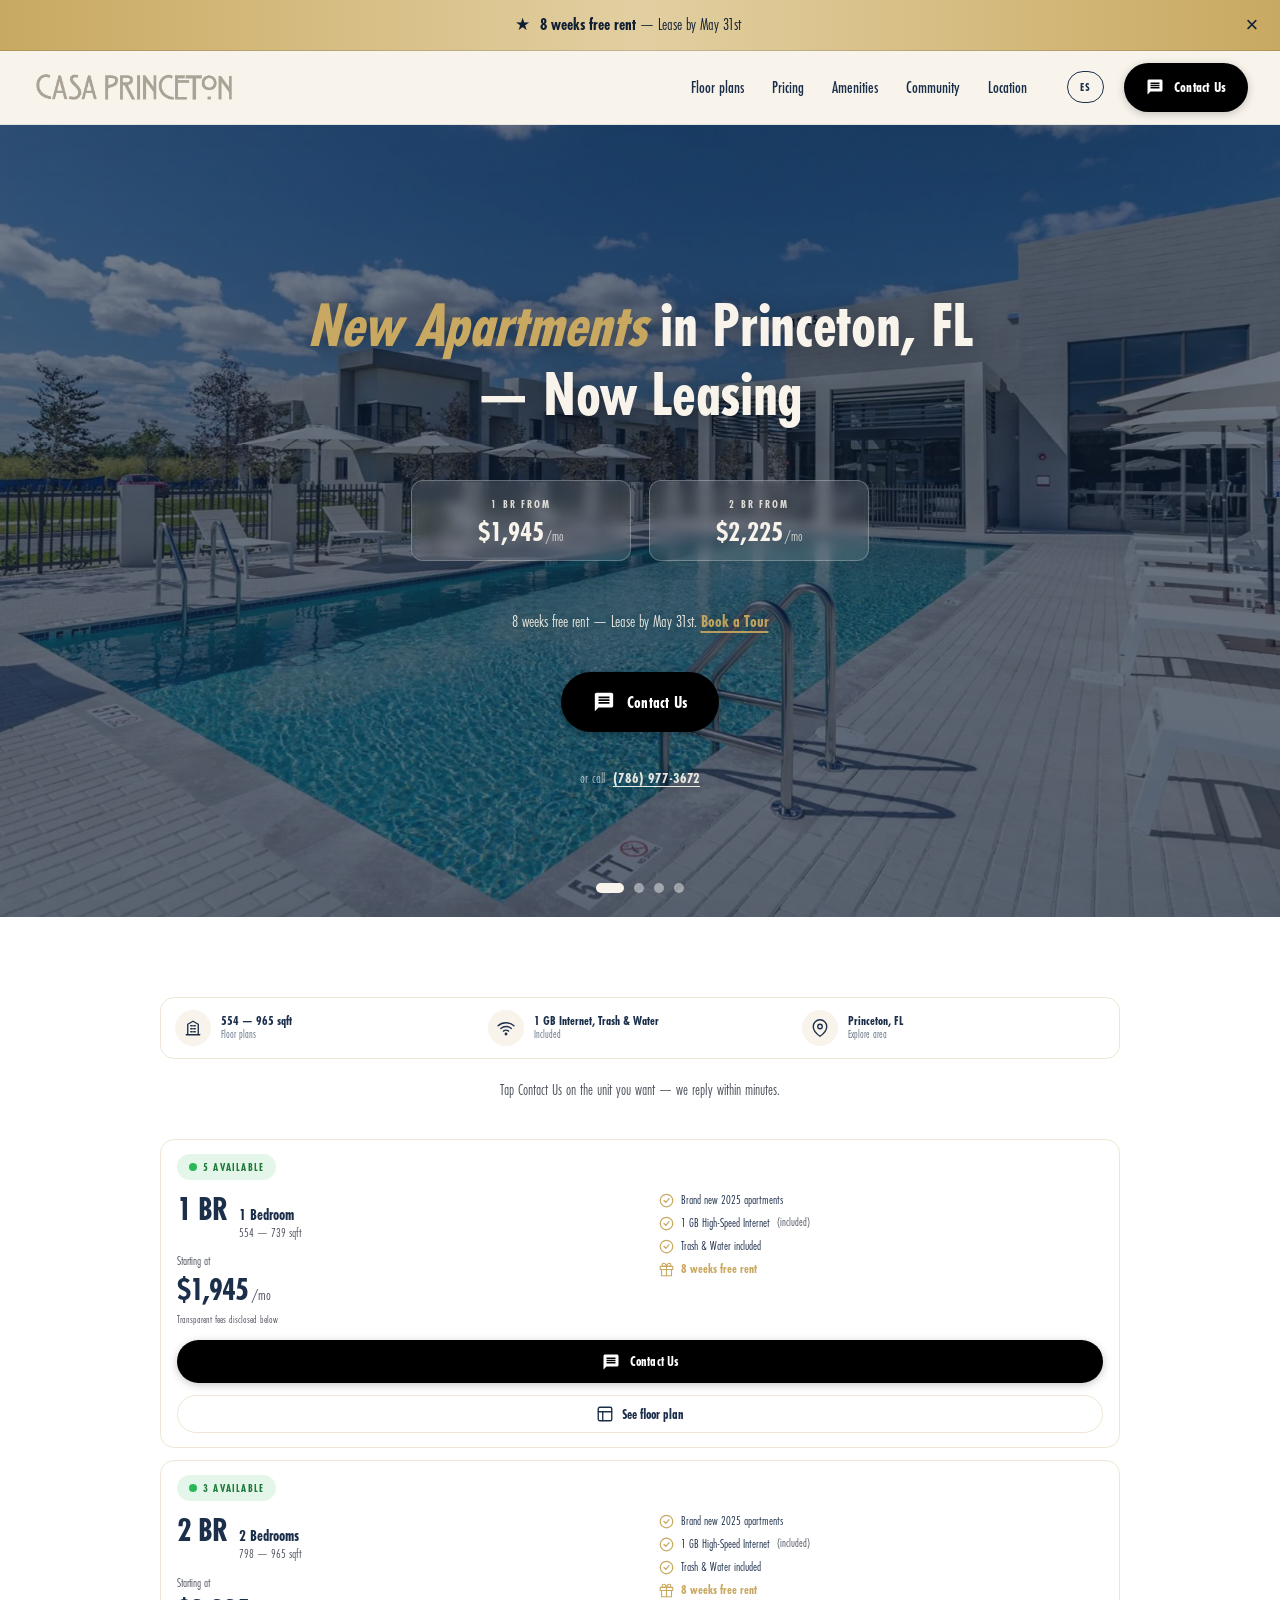
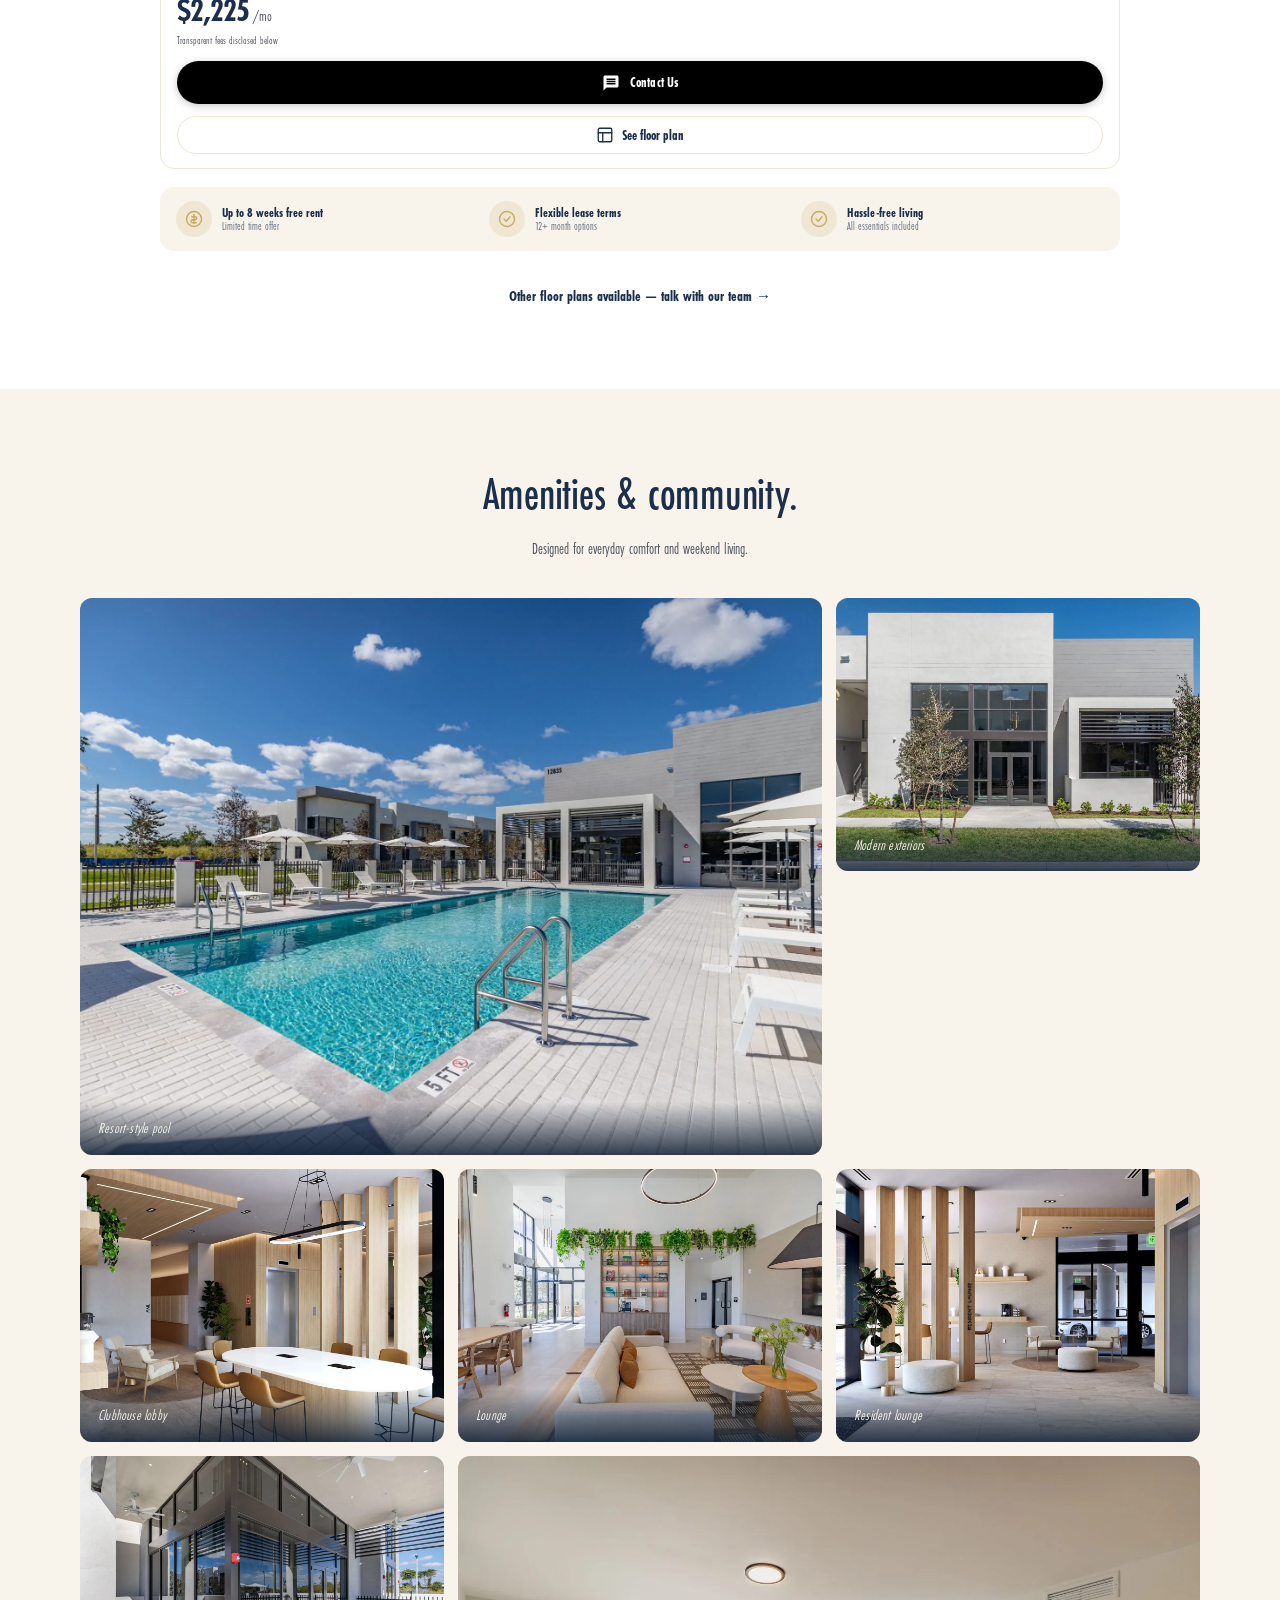
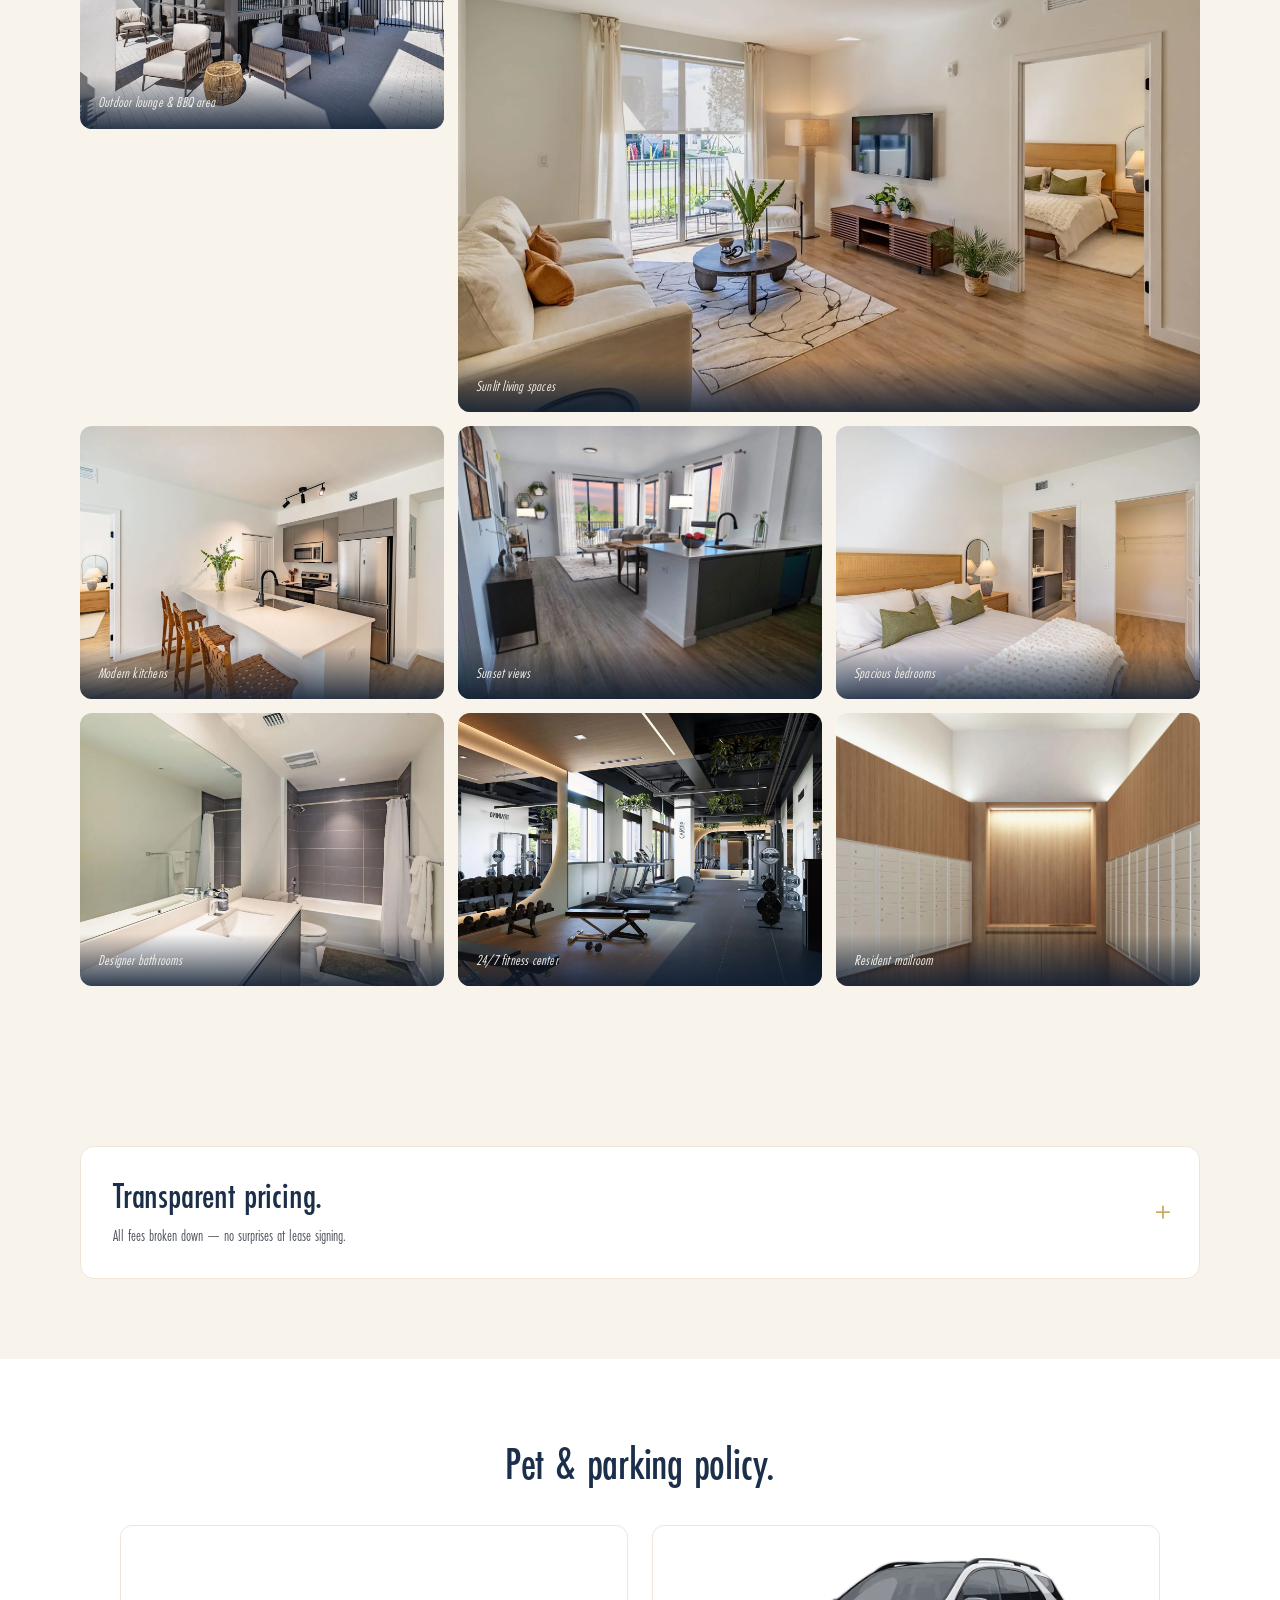
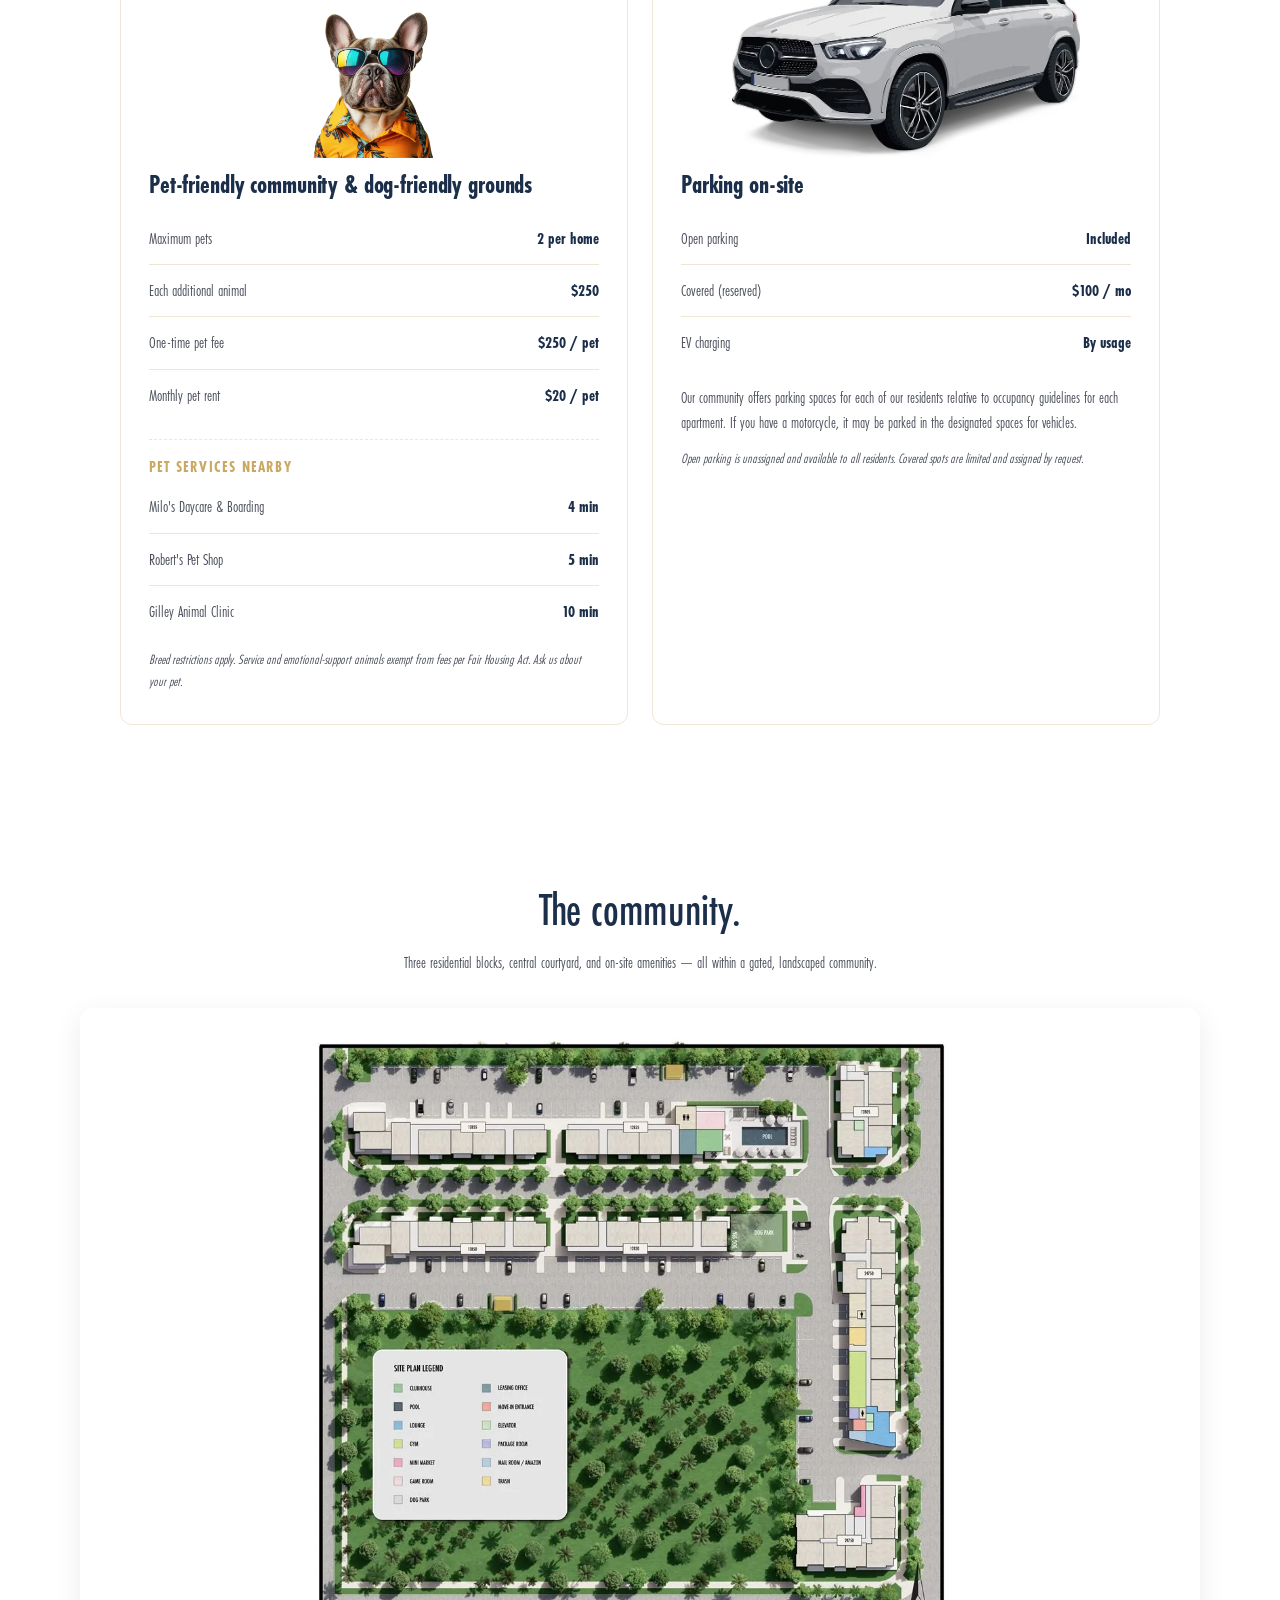
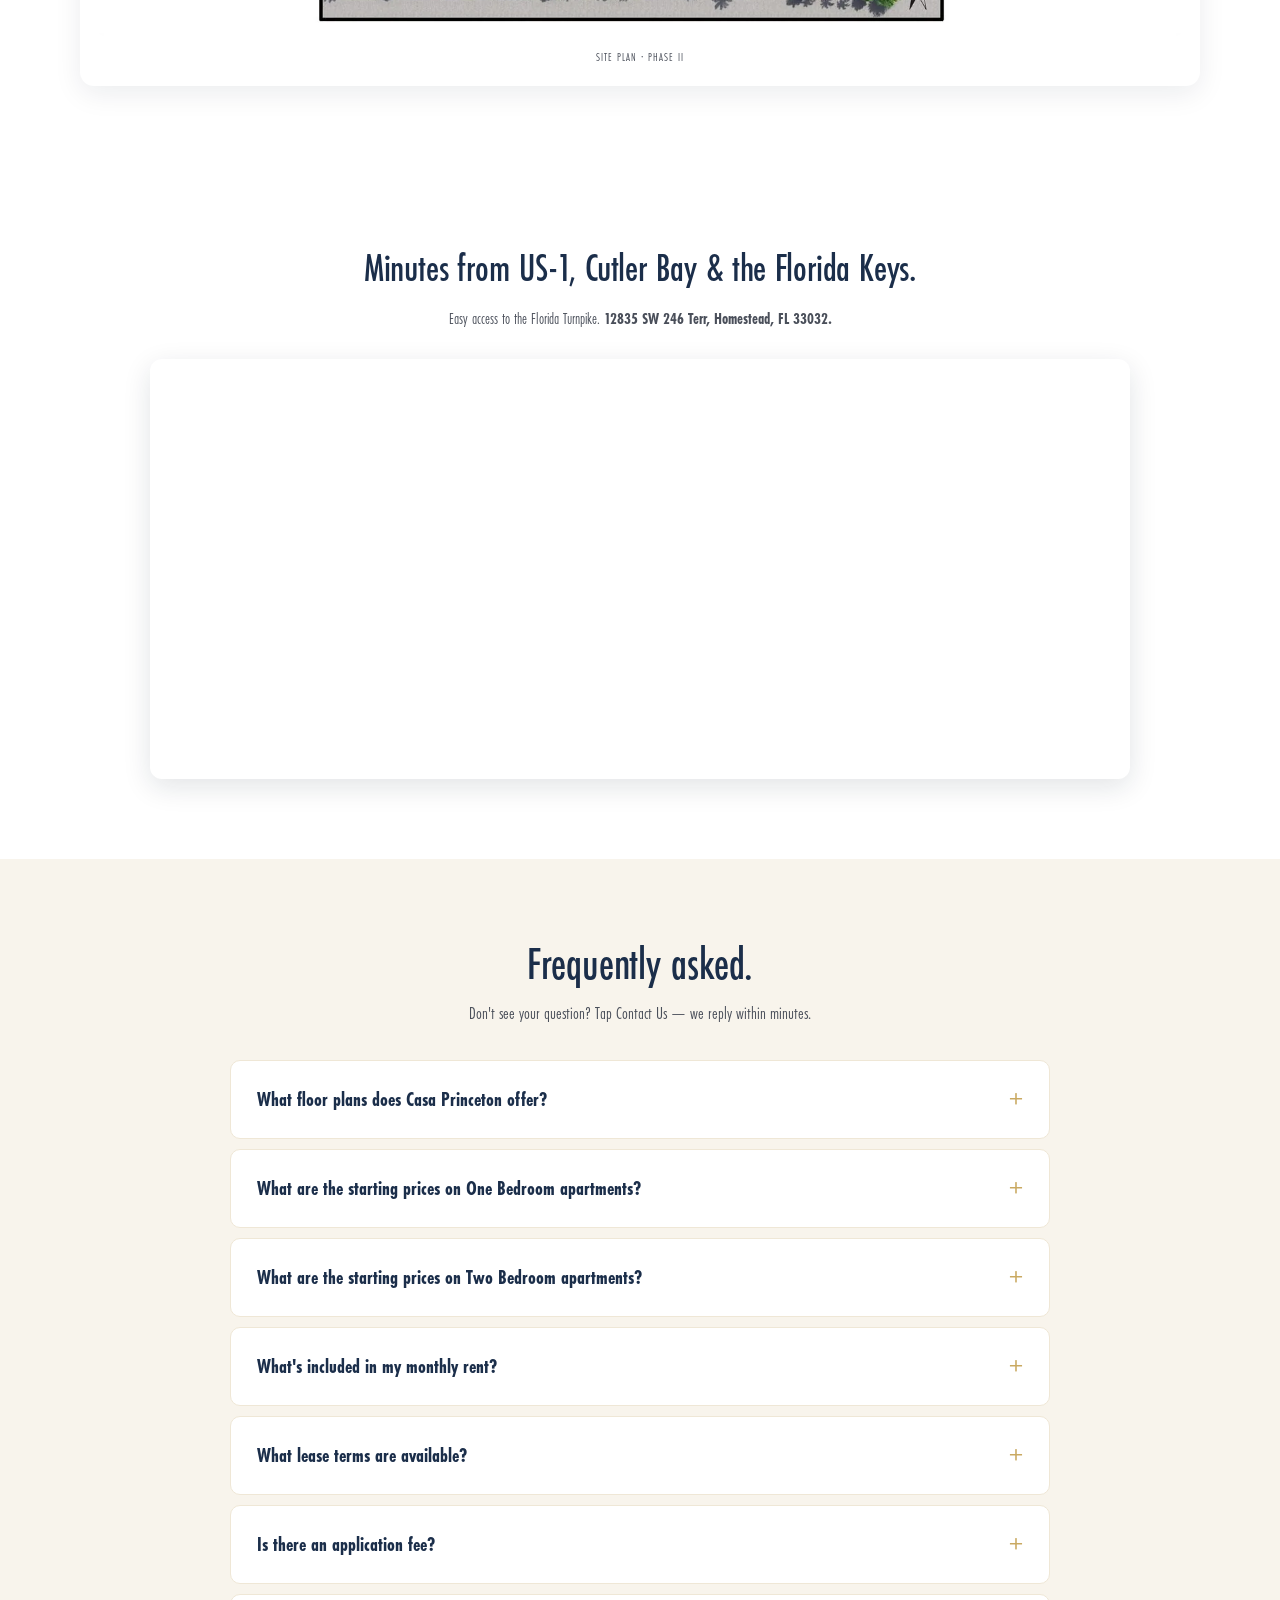
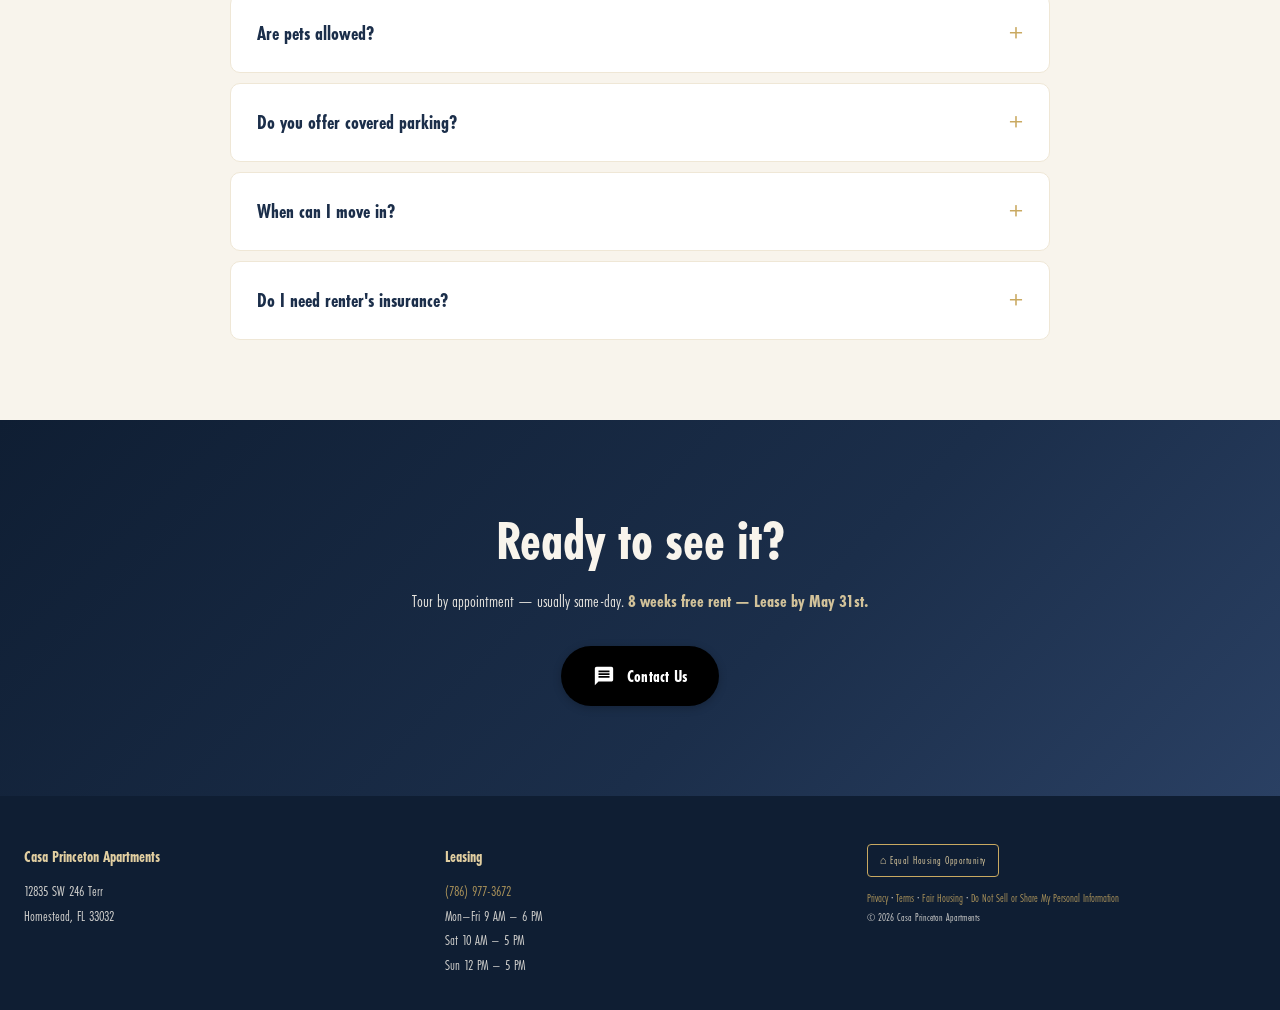
==== index.html @ f2c8d8ce "fix(units): compact layout so both BR cards fit one mobile viewport Goal: trust strip + 1BR card + 2" ====
<!DOCTYPE html>
<html lang="en">
<head>
<meta charset="UTF-8" />
<meta name="viewport" content="width=device-width, initial-scale=1.0" />
<meta name="theme-color" content="#1B2E4A" />

<title>Casa Princeton — New Apartments in Princeton, FL · 8 Weeks Free Rent</title>
<meta name="description" content="Brand-new 1 & 2-bedroom apartments in Princeton, FL. From $1,945/mo — 1 GB internet, trash & water included. 8 weeks free rent — lease by May 31st." />
<meta name="keywords" content="apartments Princeton FL, new apartments Homestead FL, 33032 apartments, 1 bedroom Princeton FL, 2 bedroom Princeton FL, apartments for rent South Miami-Dade, Casa Princeton" />
<meta name="robots" content="index, follow, max-snippet:-1, max-image-preview:large" />
<link rel="canonical" href="https://www.casaprincetonflorida.com/" />

<meta name="geo.region" content="US-FL" />
<meta name="geo.placename" content="Homestead, Florida" />
<meta name="geo.position" content="25.5277;-80.4078" />

<meta property="og:type" content="website" />
<meta property="og:url" content="https://www.casaprincetonflorida.com/" />
<meta property="og:title" content="Casa Princeton — New Apartments · 8 Weeks Free Rent" />
<meta property="og:description" content="1 & 2-bedroom homes from $1,945/mo in Princeton, FL — 1 GB internet, trash & water included. 8 weeks free rent — lease by May 31st." />
<meta property="og:image" content="https://www.casaprincetonflorida.com/assets/img/og/og-default.png" />
<meta property="og:image:width" content="1200" />
<meta property="og:image:height" content="630" />
<meta property="og:image:alt" content="Casa Princeton — New Apartments in Princeton, Florida" />
<meta property="og:locale" content="en_US" />
<meta property="og:site_name" content="Casa Princeton Apartments" />

<meta name="twitter:card" content="summary_large_image" />
<meta name="twitter:title" content="Casa Princeton — New Apartments · 8 Weeks Free Rent" />
<meta name="twitter:description" content="1 & 2-BR from $1,945/mo — internet, trash & water included. 8 weeks free rent — lease by May 31st." />
<meta name="twitter:image" content="https://www.casaprincetonflorida.com/assets/img/og/og-default.png" />

<link rel="icon" type="image/svg+xml" href="favicon.svg" />
<link rel="icon" type="image/png" sizes="32x32" href="favicon-32.png" />
<link rel="apple-touch-icon" href="apple-touch-icon.png" />

<link rel="preload" as="image" href="assets/img/hero.webp" type="image/webp" fetchpriority="high" />
<link rel="preload" as="font" href="assets/fonts/FuturaPTCondBook.otf" type="font/otf" crossorigin="anonymous" />
<link rel="preload" as="font" href="assets/fonts/FuturaPTCondBold.otf" type="font/otf" crossorigin="anonymous" />

<link rel="stylesheet" href="styles.css" />

<!-- TODO[CLIENT]: Replace G-NQ7Q5JWX2P with your Google Analytics 4 Measurement ID -->
<script async src="https://www.googletagmanager.com/gtag/js?id=G-NQ7Q5JWX2P"></script>
<script>
  window.dataLayer = window.dataLayer || [];
  function gtag(){dataLayer.push(arguments);}
  gtag('js', new Date());
  gtag('config', 'G-NQ7Q5JWX2P', { anonymize_ip: true });
</script>

<!-- TODO[CLIENT]: Replace XXXXXXXXXXXXXXX with your Meta Pixel ID -->
<script>
  !function(f,b,e,v,n,t,s){if(f.fbq)return;n=f.fbq=function(){n.callMethod?n.callMethod.apply(n,arguments):n.queue.push(arguments)};if(!f._fbq)f._fbq=n;n.push=n;n.loaded=!0;n.version='2.0';n.queue=[];t=b.createElement(e);t.async=!0;t.src=v;s=b.getElementsByTagName(e)[0];s.parentNode.insertBefore(t,s)}(window,document,'script','https://connect.facebook.net/en_US/fbevents.js');
  fbq('init', 'XXXXXXXXXXXXXXX');
  fbq('track', 'PageView');
</script>
<noscript><img height="1" width="1" style="display:none" alt="" src="https://www.facebook.com/tr?id=XXXXXXXXXXXXXXX&ev=PageView&noscript=1"/></noscript>

<script type="application/ld+json">
{
  "@context": "https://schema.org",
  "@type": "ApartmentComplex",
  "name": "Casa Princeton Apartments",
  "description": "Brand-new 1 & 2-bedroom apartments in Princeton, Florida. From $1,945/month — 1 GB internet, trash and water included. 8 weeks free rent.",
  "url": "https://www.casaprincetonflorida.com/",
  "telephone": "+1-786-977-3672",
  "image": "https://www.casaprincetonflorida.com/assets/img/og/og-default.png",
  "priceRange": "$1,945 - $2,225",
  "address": {
    "@type": "PostalAddress",
    "streetAddress": "12835 SW 246 Terr",
    "addressLocality": "Homestead",
    "addressRegion": "FL",
    "postalCode": "33032",
    "addressCountry": "US"
  },
  "geo": {
    "@type": "GeoCoordinates",
    "latitude": 25.5277,
    "longitude": -80.4078
  },
  "petsAllowed": true
}
</script>

<script type="application/ld+json">
{
  "@context": "https://schema.org",
  "@type": "RealEstateAgent",
  "@id": "https://www.casaprincetonflorida.com/#leasing",
  "name": "Casa Princeton Apartments — Leasing Office",
  "image": "https://www.casaprincetonflorida.com/assets/img/og/og-default.png",
  "url": "https://www.casaprincetonflorida.com/",
  "telephone": "+1-786-977-3672",
  "priceRange": "$1,945 - $2,225",
  "address": {
    "@type": "PostalAddress",
    "streetAddress": "12835 SW 246 Terr",
    "addressLocality": "Homestead",
    "addressRegion": "FL",
    "postalCode": "33032",
    "addressCountry": "US"
  },
  "geo": { "@type": "GeoCoordinates", "latitude": 25.5277, "longitude": -80.4078 },
  "openingHoursSpecification": [
    { "@type": "OpeningHoursSpecification", "dayOfWeek": ["Monday","Tuesday","Wednesday","Thursday","Friday"], "opens": "09:00", "closes": "18:00" },
    { "@type": "OpeningHoursSpecification", "dayOfWeek": "Saturday", "opens": "10:00", "closes": "17:00" },
    { "@type": "OpeningHoursSpecification", "dayOfWeek": "Sunday", "opens": "12:00", "closes": "17:00" }
  ],
  "areaServed": [
    { "@type": "City", "name": "Homestead" },
    { "@type": "City", "name": "Princeton" },
    { "@type": "City", "name": "Cutler Bay" }
  ]
}
</script>

<script type="application/ld+json">
{
  "@context": "https://schema.org",
  "@type": "FAQPage",
  "mainEntity": [
    { "@type": "Question", "name": "What floor plans does Casa Princeton offer?", "acceptedAnswer": { "@type": "Answer", "text": "We currently offer One Bedroom (from $1,945/mo) and Two Bedroom (from $2,225/mo) apartments. Both include 1 GB high-speed internet, trash and water fee." } },
    { "@type": "Question", "name": "What are the starting prices on One Bedroom apartments?", "acceptedAnswer": { "@type": "Answer", "text": "One Bedroom starts at $1,945/month on a 12-month lease, with floor plans from 554 to 739 sqft. Price includes 1 GB high-speed internet, trash and water fee." } },
    { "@type": "Question", "name": "What are the starting prices on Two Bedroom apartments?", "acceptedAnswer": { "@type": "Answer", "text": "Two Bedroom starts at $2,225/month on a 12-month lease, with floor plans from 798 to 965 sqft. Price includes 1 GB high-speed internet, trash and water fee." } },
    { "@type": "Question", "name": "What is included in my monthly rent?", "acceptedAnswer": { "@type": "Answer", "text": "Base rent covers your home. Trash service ($20), water and sewer ($55-$85), and 1 GB fiber internet ($60) are billed monthly in addition. Pet rent applies if you have pets." } },
    { "@type": "Question", "name": "What lease terms are available?", "acceptedAnswer": { "@type": "Answer", "text": "12-month leases qualify for our current 8 weeks free rent promotion (lease by May 31st). Other lease terms may be available." } },
    { "@type": "Question", "name": "Is there an application fee?", "acceptedAnswer": { "@type": "Answer", "text": "$49 per applicant covers credit, background, and identity verification, plus a $275 administrative fee per household." } },
    { "@type": "Question", "name": "Are pets allowed?", "acceptedAnswer": { "@type": "Answer", "text": "Yes — up to 2 pets per home. $250 one-time fee plus $20/mo per pet. Breed restrictions apply. Service and emotional-support animals are exempt from fees." } },
    { "@type": "Question", "name": "Do you offer covered parking?", "acceptedAnswer": { "@type": "Answer", "text": "Open parking is included for all residents. Reserved covered spots are $100/mo (limited availability). EV charging stations are available on-site, billed by usage." } },
    { "@type": "Question", "name": "When can I move in?", "acceptedAnswer": { "@type": "Answer", "text": "Most homes are available within 14-30 days of application approval. Some plans are immediately move-in ready — contact us for current availability." } },
    { "@type": "Question", "name": "Do I need renter's insurance?", "acceptedAnswer": { "@type": "Answer", "text": "Yes. All residents are required to carry minimum liability renter's insurance. Affordable plans are available — we can recommend providers at lease signing." } }
  ]
}
</script>
</head>
<body>

<a href="#hero" class="skip-link">Skip to main content</a>

<!-- ════════ Sticky top: banner + header (wrapped to keep both pinned together on mobile) ════════ -->
<!-- TODO[CLIENT]: Update bundle copy in banner + final CTA + meta descriptions if promotion changes. Current: 8 weeks free rent, deadline May 31st. -->
<div class="sticky-top">
  <div class="concession-banner" id="concessionBanner" role="alert">
    <span class="concession-banner__icon" aria-hidden="true">★</span>
    <span class="concession-banner__text"><strong>8 weeks free rent</strong> — Lease by May 31st</span>
    <button class="concession-banner__close" id="concessionClose" type="button" aria-label="Close offer banner">×</button>
  </div>

  <!-- TODO[CLIENT]: Confirm contact number is +1 786-977-3672 -->
  <header class="landing-header" id="top">
    <a href="#hero" class="landing-header__logo" aria-label="Casa Princeton — top of page">
      <img src="assets/img/logo-casa-princeton.png" alt="Casa Princeton" class="landing-header__logo-img" />
    </a>
    <nav class="landing-header__nav" aria-label="Page sections">
      <a href="#units">Floor plans</a>
      <a href="#fees">Pricing</a>
      <a href="#amenities">Amenities</a>
      <a href="#community">Community</a>
      <a href="#location">Location</a>
    </nav>
    <button class="lang-toggle" id="langToggle" type="button" aria-label="Switch to Spanish">ES</button>
    <a href="sms:+17869773672?body=Hi%2C%20I%27m%20interested%20in%20Casa%20Princeton" class="btn btn--contact" data-wa-source="header">
      <svg viewBox="0 0 24 24" fill="currentColor" aria-hidden="true" class="icon-chat"><path d="M20 2H4c-1.1 0-2 .9-2 2v18l4-4h14c1.1 0 2-.9 2-2V4c0-1.1-.9-2-2-2zm-2 12H6v-2h12v2zm0-3H6V9h12v2zm0-3H6V6h12v2z"/></svg>
      <span>Contact Us</span>
    </a>
  </header>
</div>

<main>

<!-- ════════ 1. Hero ════════ -->
<section class="hero-landing" id="hero">
  <div class="hero-landing__bg" id="heroCarousel" role="region" aria-roledescription="carousel" aria-label="Casa Princeton photo gallery">
    <figure class="hero-landing__slide is-active" aria-roledescription="slide" aria-label="1 of 4">
      <picture>
        <source srcset="assets/img/hero.webp" type="image/webp" />
        <img src="assets/img/hero.jpg" alt="Casa Princeton resort-style pool with the building behind" loading="eager" fetchpriority="high" />
      </picture>
    </figure>
    <figure class="hero-landing__slide" aria-roledescription="slide" aria-label="2 of 4" aria-hidden="true">
      <picture>
        <source srcset="assets/img/gallery/lobby-clubhouse.webp" type="image/webp" />
        <img src="assets/img/gallery/lobby-clubhouse.jpg" alt="Modern clubhouse lobby" loading="lazy" />
      </picture>
    </figure>
    <figure class="hero-landing__slide" aria-roledescription="slide" aria-label="3 of 4" aria-hidden="true">
      <picture>
        <source srcset="assets/img/gallery/apartment-living.webp" type="image/webp" />
        <img src="assets/img/gallery/apartment-living.jpg" alt="Sunlit living area in a Casa Princeton apartment" loading="lazy" />
      </picture>
    </figure>
    <figure class="hero-landing__slide" aria-roledescription="slide" aria-label="4 of 4" aria-hidden="true">
      <picture>
        <source srcset="assets/img/gallery/outdoor-lounge.webp" type="image/webp" />
        <img src="assets/img/gallery/outdoor-lounge.jpg" alt="Outdoor covered lounge with seating" loading="lazy" />
      </picture>
    </figure>
  </div>

  <div class="hero-landing__overlay"></div>

  <div class="hero-landing__inner">
    <h1><em>New Apartments</em><br class="br--mobile"/> in Princeton, FL<br/>— Now Leasing</h1>
    <div class="hero__prices">
      <a href="sms:+17869773672?body=Hi%2C%20I%27m%20interested%20in%20a%201BR%20at%20Casa%20Princeton" class="hero__price-chip" data-wa-source="hero-price-1br" aria-label="Text us about the 1 Bedroom from $1,945 per month">
        <span class="hero__price-label">1 BR from</span>
        <span class="hero__price-value">$1,945<small>/mo</small></span>
      </a>
      <a href="sms:+17869773672?body=Hi%2C%20I%27m%20interested%20in%20a%202BR%20at%20Casa%20Princeton" class="hero__price-chip" data-wa-source="hero-price-2br" aria-label="Text us about the 2 Bedrooms from $2,225 per month">
        <span class="hero__price-label">2 BR from</span>
        <span class="hero__price-value">$2,225<small>/mo</small></span>
      </a>
    </div>
    <p class="hero__sub">8 weeks free rent — Lease by May 31st. <a href="sms:+17869773672?body=Hi%2C%20I%27d%20like%20to%20book%20a%20tour%20at%20Casa%20Princeton" class="hero__sub-link" data-wa-source="hero-sub-tour">Book a Tour</a></p>
    <a href="sms:+17869773672?body=Hi%2C%20I%27m%20interested%20in%20Casa%20Princeton" class="btn btn--contact btn--lg" data-wa-source="hero">
      <svg viewBox="0 0 24 24" fill="currentColor" aria-hidden="true" class="icon-chat"><path d="M20 2H4c-1.1 0-2 .9-2 2v18l4-4h14c1.1 0 2-.9 2-2V4c0-1.1-.9-2-2-2zm-2 12H6v-2h12v2zm0-3H6V9h12v2zm0-3H6V6h12v2z"/></svg>
      <span>Contact Us</span>
    </a>
    <p class="hero__phone-fallback"><span class="hero__phone-or">or call</span> <a href="tel:+17869773672" data-wa-source="hero-tel">(786) 977-3672</a></p>
  </div>

  <div class="hero-landing__dots" role="tablist" aria-label="Choose slide">
    <button type="button" class="hero-landing__dot is-active" data-slide="0" aria-label="Show slide 1" aria-selected="true"></button>
    <button type="button" class="hero-landing__dot" data-slide="1" aria-label="Show slide 2" aria-selected="false"></button>
    <button type="button" class="hero-landing__dot" data-slide="2" aria-label="Show slide 3" aria-selected="false"></button>
    <button type="button" class="hero-landing__dot" data-slide="3" aria-label="Show slide 4" aria-selected="false"></button>
  </div>
</section>

<!-- ════════ 2. Units price ladder ════════ -->
<section class="units-section" id="units">
  <div class="units-section__inner">
    <h2 class="visually-hidden">Find your home.</h2>

    <!-- Top trust strip -->
    <div class="units-trust-strip">
      <div class="units-trust-strip__item">
        <span class="units-trust-strip__icon" aria-hidden="true">
          <svg viewBox="0 0 24 24" fill="none" stroke="currentColor" stroke-width="1.8" stroke-linecap="round" stroke-linejoin="round"><path d="M3 21h18M5 21V7l7-4 7 4v14M9 9h2M13 9h2M9 13h2M13 13h2M9 17h2M13 17h2"/></svg>
        </span>
        <div class="units-trust-strip__text">
          <strong>554 — 965 sqft</strong>
          <span>Floor plans</span>
        </div>
      </div>
      <div class="units-trust-strip__item">
        <span class="units-trust-strip__icon" aria-hidden="true">
          <svg viewBox="0 0 24 24" fill="none" stroke="currentColor" stroke-width="1.8" stroke-linecap="round" stroke-linejoin="round"><path d="M5 12.55a11 11 0 0 1 14.08 0M1.42 9a16 16 0 0 1 21.16 0M8.53 16.11a6 6 0 0 1 6.95 0"/><circle cx="12" cy="20" r="1" fill="currentColor"/></svg>
        </span>
        <div class="units-trust-strip__text">
          <strong>1 GB Internet, Trash &amp; Water</strong>
          <span>Included</span>
        </div>
      </div>
      <div class="units-trust-strip__item">
        <span class="units-trust-strip__icon" aria-hidden="true">
          <svg viewBox="0 0 24 24" fill="none" stroke="currentColor" stroke-width="1.8" stroke-linecap="round" stroke-linejoin="round"><path d="M21 10c0 7-9 13-9 13S3 17 3 10a9 9 0 0 1 18 0z"/><circle cx="12" cy="10" r="3"/></svg>
        </span>
        <div class="units-trust-strip__text">
          <strong>Princeton, FL</strong>
          <span>Explore area</span>
        </div>
      </div>
    </div>

    <p class="units-section__sub">Tap Contact Us on the unit you want — we reply within minutes.</p>

    <!-- TODO[LEASING]: refresh data-updated + count weekly -->
    <ul class="unit-cards">

      <li class="unit-card">
        <div class="unit-card__top">
          <span class="unit-card__avail" data-updated="2026-05-09"><span class="unit-card__avail-dot" aria-hidden="true"></span>5 available</span>
        </div>
        <div class="unit-card__body">
          <div class="unit-card__left">
            <div class="unit-card__head">
              <span class="unit-card__br">1 BR</span>
              <div class="unit-card__name">
                <strong>1 Bedroom</strong>
                <span>554 — 739 sqft</span>
              </div>
            </div>
            <div class="unit-card__price-block">
              <span class="unit-card__price-label">Starting at</span>
              <span class="unit-card__price"><strong>$1,945</strong><small>/mo</small></span>
              <span class="unit-card__price-note">Transparent fees disclosed below</span>
            </div>
          </div>
          <ul class="unit-card__perks">
            <li><svg viewBox="0 0 24 24" fill="none" stroke="currentColor" stroke-width="2" stroke-linecap="round" stroke-linejoin="round" aria-hidden="true"><circle cx="12" cy="12" r="10"/><polyline points="8 12 11 15 16 9"/></svg>Brand new 2025 apartments</li>
            <li><svg viewBox="0 0 24 24" fill="none" stroke="currentColor" stroke-width="2" stroke-linecap="round" stroke-linejoin="round" aria-hidden="true"><circle cx="12" cy="12" r="10"/><polyline points="8 12 11 15 16 9"/></svg>1 GB High-Speed Internet <span class="unit-card__perks-note">(included)</span></li>
            <li><svg viewBox="0 0 24 24" fill="none" stroke="currentColor" stroke-width="2" stroke-linecap="round" stroke-linejoin="round" aria-hidden="true"><circle cx="12" cy="12" r="10"/><polyline points="8 12 11 15 16 9"/></svg>Trash &amp; Water included</li>
            <li class="is-highlight"><svg viewBox="0 0 24 24" fill="none" stroke="currentColor" stroke-width="1.8" stroke-linecap="round" stroke-linejoin="round" aria-hidden="true"><polyline points="20 12 20 22 4 22 4 12"/><rect x="2" y="7" width="20" height="5"/><line x1="12" y1="22" x2="12" y2="7"/><path d="M12 7H7.5a2.5 2.5 0 0 1 0-5C11 2 12 7 12 7zM12 7h4.5a2.5 2.5 0 0 0 0-5C13 2 12 7 12 7z"/></svg>8 weeks free rent</li>
          </ul>
        </div>
        <a href="sms:+17869773672?body=Hi%2C%20I%27m%20interested%20in%20a%201BR%20at%20Casa%20Princeton" class="btn btn--contact unit-card__cta" data-wa-source="unit-1br">
          <svg viewBox="0 0 24 24" fill="currentColor" aria-hidden="true" class="icon-chat"><path d="M20 2H4c-1.1 0-2 .9-2 2v18l4-4h14c1.1 0 2-.9 2-2V4c0-1.1-.9-2-2-2zm-2 12H6v-2h12v2zm0-3H6V9h12v2zm0-3H6V6h12v2z"/></svg>
          Contact Us
        </a>
        <button type="button" class="unit-card__plan-btn" data-floorplan="cypress-1br" data-unit-name="1 Bedroom — Floor plan" aria-label="See 1 Bedroom floor plan">
          <svg viewBox="0 0 24 24" fill="none" stroke="currentColor" stroke-width="1.8" stroke-linecap="round" stroke-linejoin="round" aria-hidden="true"><rect x="3" y="3" width="18" height="18" rx="2"/><line x1="3" y1="9" x2="21" y2="9"/><line x1="9" y1="21" x2="9" y2="9"/></svg>
          See floor plan
        </button>
      </li>

      <li class="unit-card">
        <div class="unit-card__top">
          <span class="unit-card__avail" data-updated="2026-05-09"><span class="unit-card__avail-dot" aria-hidden="true"></span>3 available</span>
        </div>
        <div class="unit-card__body">
          <div class="unit-card__left">
            <div class="unit-card__head">
              <span class="unit-card__br">2 BR</span>
              <div class="unit-card__name">
                <strong>2 Bedrooms</strong>
                <span>798 — 965 sqft</span>
              </div>
            </div>
            <div class="unit-card__price-block">
              <span class="unit-card__price-label">Starting at</span>
              <span class="unit-card__price"><strong>$2,225</strong><small>/mo</small></span>
              <span class="unit-card__price-note">Transparent fees disclosed below</span>
            </div>
          </div>
          <ul class="unit-card__perks">
            <li><svg viewBox="0 0 24 24" fill="none" stroke="currentColor" stroke-width="2" stroke-linecap="round" stroke-linejoin="round" aria-hidden="true"><circle cx="12" cy="12" r="10"/><polyline points="8 12 11 15 16 9"/></svg>Brand new 2025 apartments</li>
            <li><svg viewBox="0 0 24 24" fill="none" stroke="currentColor" stroke-width="2" stroke-linecap="round" stroke-linejoin="round" aria-hidden="true"><circle cx="12" cy="12" r="10"/><polyline points="8 12 11 15 16 9"/></svg>1 GB High-Speed Internet <span class="unit-card__perks-note">(included)</span></li>
            <li><svg viewBox="0 0 24 24" fill="none" stroke="currentColor" stroke-width="2" stroke-linecap="round" stroke-linejoin="round" aria-hidden="true"><circle cx="12" cy="12" r="10"/><polyline points="8 12 11 15 16 9"/></svg>Trash &amp; Water included</li>
            <li class="is-highlight"><svg viewBox="0 0 24 24" fill="none" stroke="currentColor" stroke-width="1.8" stroke-linecap="round" stroke-linejoin="round" aria-hidden="true"><polyline points="20 12 20 22 4 22 4 12"/><rect x="2" y="7" width="20" height="5"/><line x1="12" y1="22" x2="12" y2="7"/><path d="M12 7H7.5a2.5 2.5 0 0 1 0-5C11 2 12 7 12 7zM12 7h4.5a2.5 2.5 0 0 0 0-5C13 2 12 7 12 7z"/></svg>8 weeks free rent</li>
          </ul>
        </div>
        <a href="sms:+17869773672?body=Hi%2C%20I%27m%20interested%20in%20a%202BR%20at%20Casa%20Princeton" class="btn btn--contact unit-card__cta" data-wa-source="unit-2br">
          <svg viewBox="0 0 24 24" fill="currentColor" aria-hidden="true" class="icon-chat"><path d="M20 2H4c-1.1 0-2 .9-2 2v18l4-4h14c1.1 0 2-.9 2-2V4c0-1.1-.9-2-2-2zm-2 12H6v-2h12v2zm0-3H6V9h12v2zm0-3H6V6h12v2z"/></svg>
          Contact Us
        </a>
        <button type="button" class="unit-card__plan-btn" data-floorplan="magnolia-2br" data-unit-name="2 Bedrooms — Floor plan" aria-label="See 2 Bedroom floor plan">
          <svg viewBox="0 0 24 24" fill="none" stroke="currentColor" stroke-width="1.8" stroke-linecap="round" stroke-linejoin="round" aria-hidden="true"><rect x="3" y="3" width="18" height="18" rx="2"/><line x1="3" y1="9" x2="21" y2="9"/><line x1="9" y1="21" x2="9" y2="9"/></svg>
          See floor plan
        </button>
      </li>

    </ul>

    <!-- Bottom perks strip -->
    <div class="units-perks-strip">
      <div class="units-perks-strip__item">
        <span class="units-perks-strip__icon" aria-hidden="true">
          <svg viewBox="0 0 24 24" fill="none" stroke="currentColor" stroke-width="1.8" stroke-linecap="round" stroke-linejoin="round"><circle cx="12" cy="12" r="10"/><path d="M12 6v12M9 9h4.5a2 2 0 0 1 0 4H10a2 2 0 0 0 0 4h5"/></svg>
        </span>
        <div class="units-perks-strip__text">
          <strong>Up to 8 weeks free rent</strong>
          <span>Limited time offer</span>
        </div>
      </div>
      <div class="units-perks-strip__item">
        <span class="units-perks-strip__icon" aria-hidden="true">
          <svg viewBox="0 0 24 24" fill="none" stroke="currentColor" stroke-width="1.8" stroke-linecap="round" stroke-linejoin="round"><circle cx="12" cy="12" r="10"/><polyline points="8 12 11 15 16 9"/></svg>
        </span>
        <div class="units-perks-strip__text">
          <strong>Flexible lease terms</strong>
          <span>12+ month options</span>
        </div>
      </div>
      <div class="units-perks-strip__item">
        <span class="units-perks-strip__icon" aria-hidden="true">
          <svg viewBox="0 0 24 24" fill="none" stroke="currentColor" stroke-width="1.8" stroke-linecap="round" stroke-linejoin="round"><circle cx="12" cy="12" r="10"/><polyline points="8 12 11 15 16 9"/></svg>
        </span>
        <div class="units-perks-strip__text">
          <strong>Hassle-free living</strong>
          <span>All essentials included</span>
        </div>
      </div>
    </div>

    <p class="units-section__more">
      <a href="sms:+17869773672?body=Hi%2C%20I%27d%20like%20to%20see%20other%20floor%20plans%20at%20Casa%20Princeton" class="units-section__more-link" data-wa-source="other-plans">
        Other floor plans available — talk with our team →
      </a>
    </p>
  </div>
</section>

<!-- ════════ 3. Amenities & community — real photo gallery ════════ -->
<section class="amenities-landing" id="amenities">
  <div class="amenities-landing__inner">
    <h2>Amenities &amp; community.</h2>
    <p class="amenities-landing__sub">Designed for everyday comfort and weekend living.</p>
    <div class="gallery-grid">
      <figure class="gallery-item gallery-item--wide">
        <picture>
          <source srcset="assets/img/hero.webp" type="image/webp" />
          <img src="assets/img/hero.jpg" alt="Resort-style pool with cabanas" loading="lazy" />
        </picture>
        <figcaption>Resort-style pool</figcaption>
      </figure>
      <figure class="gallery-item">
        <picture>
          <source srcset="assets/img/gallery/exterior-day.webp" type="image/webp" />
          <img src="assets/img/gallery/exterior-day.jpg" alt="Casa Princeton building exterior" loading="lazy" />
        </picture>
        <figcaption>Modern exteriors</figcaption>
      </figure>
      <figure class="gallery-item">
        <picture>
          <source srcset="assets/img/gallery/lobby-clubhouse.webp" type="image/webp" />
          <img src="assets/img/gallery/lobby-clubhouse.jpg" alt="Lobby clubhouse" loading="lazy" />
        </picture>
        <figcaption>Clubhouse lobby</figcaption>
      </figure>
      <figure class="gallery-item">
        <picture>
          <source srcset="assets/img/gallery/lobby-lounge.webp" type="image/webp" />
          <img src="assets/img/gallery/lobby-lounge.jpg" alt="Lounge area" loading="lazy" />
        </picture>
        <figcaption>Lounge</figcaption>
      </figure>
      <figure class="gallery-item">
        <picture>
          <source srcset="assets/img/gallery/resident-lounge.webp" type="image/webp" />
          <img src="assets/img/gallery/resident-lounge.jpg" alt="Resident lounge" loading="lazy" />
        </picture>
        <figcaption>Resident lounge</figcaption>
      </figure>
      <figure class="gallery-item">
        <picture>
          <source srcset="assets/img/gallery/outdoor-lounge.webp" type="image/webp" />
          <img src="assets/img/gallery/outdoor-lounge.jpg" alt="Outdoor covered lounge" loading="lazy" />
        </picture>
        <figcaption>Outdoor lounge & BBQ area</figcaption>
      </figure>
      <figure class="gallery-item gallery-item--wide">
        <picture>
          <source srcset="assets/img/gallery/apartment-living.webp" type="image/webp" />
          <img src="assets/img/gallery/apartment-living.jpg" alt="Apartment living area" loading="lazy" />
        </picture>
        <figcaption>Sunlit living spaces</figcaption>
      </figure>
      <figure class="gallery-item">
        <picture>
          <source srcset="assets/img/gallery/kitchen-modern.webp" type="image/webp" />
          <img src="assets/img/gallery/kitchen-modern.jpg" alt="Modern kitchen" loading="lazy" />
        </picture>
        <figcaption>Modern kitchens</figcaption>
      </figure>
      <figure class="gallery-item">
        <picture>
          <source srcset="assets/img/gallery/kitchen-sunset.webp" type="image/webp" />
          <img src="assets/img/gallery/kitchen-sunset.jpg" alt="Kitchen with sunset view" loading="lazy" />
        </picture>
        <figcaption>Sunset views</figcaption>
      </figure>
      <figure class="gallery-item">
        <picture>
          <source srcset="assets/img/gallery/bedroom-master.webp" type="image/webp" />
          <img src="assets/img/gallery/bedroom-master.jpg" alt="Master bedroom" loading="lazy" />
        </picture>
        <figcaption>Spacious bedrooms</figcaption>
      </figure>
      <figure class="gallery-item">
        <picture>
          <source srcset="assets/img/gallery/bathroom.webp" type="image/webp" />
          <img src="assets/img/gallery/bathroom.jpg" alt="Modern bathroom" loading="lazy" />
        </picture>
        <figcaption>Designer bathrooms</figcaption>
      </figure>
      <figure class="gallery-item">
        <picture>
          <source srcset="assets/img/gallery/gym-training.webp" type="image/webp" />
          <img src="assets/img/gallery/gym-training.jpg" alt="24/7 fitness center" loading="lazy" />
        </picture>
        <figcaption>24/7 fitness center</figcaption>
      </figure>
      <figure class="gallery-item">
        <picture>
          <source srcset="assets/img/gallery/mailroom.webp" type="image/webp" />
          <img src="assets/img/gallery/mailroom.jpg" alt="Resident mailroom" loading="lazy" />
        </picture>
        <figcaption>Resident mailroom</figcaption>
      </figure>
    </div>
  </div>
</section>

<!-- ════════ 4. Fees & Pricing — collapsed accordion ════════ -->
<section class="fees-section" id="fees">
  <div class="fees-section__inner">
    <details class="fees-accordion">
      <summary>
        <h2>Transparent pricing.</h2>
        <span class="fees-accordion__sub">All fees broken down — no surprises at lease signing.</span>
      </summary>

      <div class="fees-accordion__body">
        <div class="fees-grid">

          <div class="fees-card">
            <h3>Move-In Basics</h3>
            <p class="fees-card__sub">One-time · Mandatory</p>
            <ul class="fees-list">
              <li><span>Application fee</span><strong>$49 / applicant</strong></li>
              <li><span>Administrative fee</span><strong>$275</strong></li>
              <li><span>Security deposit</span><strong>$800 or higher</strong></li>
            </ul>
          </div>

          <div class="fees-card">
            <h3>Essentials</h3>
            <p class="fees-card__sub">Monthly · Mandatory</p>
            <ul class="fees-list">
              <li><span>Trash fee</span><strong>$20</strong></li>
              <li><span>Water &amp; sewer</span><strong>$55–$85</strong></li>
              <li><span>1 GB high-speed internet</span><strong>$60</strong></li>
            </ul>
            <p class="fees-card__note">Water/sewer: $55 (1/1) · $65 (2/2) · $85 (3/2)</p>
          </div>

          <div class="fees-card">
            <h3>Personalized Add-Ons</h3>
            <p class="fees-card__sub">Optional</p>
            <ul class="fees-list">
              <li><span>Parking (2nd vehicle)</span><strong>$50 / mo</strong></li>
              <li><span>Pet fee (one-time, max 2 pets)</span><strong>$250 / pet</strong></li>
              <li><span>Pet rent</span><strong>$20 / pet</strong></li>
              <li><span>Covered parking</span><strong>$100 / mo</strong></li>
              <li><span>Rent Plus (enrolled residents)</span><strong>$8.95–$14.95 / mo</strong></li>
              <li><span>Security deposit waiver</span><strong>$22 / mo</strong></li>
            </ul>
          </div>

        </div>

        <details class="fees-extra">
          <summary>View situational fees</summary>
          <ul class="fees-list fees-list--situational">
            <li><span>Late fee</span><strong>$200 / occurrence</strong></li>
            <li><span>Returned payment / bank fee</span><strong>$150 / occurrence</strong></li>
            <li><span>Transfer fee</span><strong>$1,000 / occurrence</strong></li>
            <li><span>Early lease agreement</span><strong>Varies (may be $0 based on option)</strong></li>
            <li><span>Legal / eviction fee</span><strong>Varies</strong></li>
          </ul>
        </details>

        <p class="fees-section__note">Please note that fees may change at any time and may not be applicable to all residents.</p>
      </div>
    </details>
  </div>
</section>

<!-- ════════ 3.6. Pet & Parking policy ════════ -->
<section class="policies-section" id="policies">
  <div class="policies-section__inner">
    <h2>Pet &amp; parking policy.</h2>

    <div class="policies-grid">

      <!-- Pet card -->
      <article class="policy-card policy-card--pet">
        <img src="assets/img/dog-mascot.png" alt="Casa Princeton mascot — French Bulldog with sunglasses" class="policy-card__mascot" loading="lazy" />
        <h3>Pet-friendly community & dog-friendly grounds</h3>
        <ul class="policy-card__list">
          <li><span>Maximum pets</span><strong>2 per home</strong></li>
          <li><span>Each additional animal</span><strong>$250</strong></li>
          <li><span>One-time pet fee</span><strong>$250 / pet</strong></li>
          <li><span>Monthly pet rent</span><strong>$20 / pet</strong></li>
        </ul>

        <div class="policy-card__nearby">
          <h4>Pet services nearby</h4>
          <ul class="policy-card__list policy-card__list--nearby">
            <li><span>Milo's Daycare &amp; Boarding</span><strong>4 min</strong></li>
            <li><span>Robert's Pet Shop</span><strong>5 min</strong></li>
            <li><span>Gilley Animal Clinic</span><strong>10 min</strong></li>
          </ul>
        </div>

        <p class="policy-card__note">Breed restrictions apply. Service and emotional-support animals exempt from fees per Fair Housing Act. Ask us about your pet.</p>
      </article>

      <!-- Parking card -->
      <article class="policy-card policy-card--parking">
        <img src="assets/img/car-mascot.png" alt="White SUV illustration" class="policy-card__mascot policy-card__mascot--vehicle" loading="lazy" />
        <h3>Parking on-site</h3>
        <ul class="policy-card__list">
          <li><span>Open parking</span><strong>Included</strong></li>
          <li><span>Covered (reserved)</span><strong>$100 / mo</strong></li>
          <li><span>EV charging</span><strong>By usage</strong></li>
        </ul>
        <p class="policy-card__intro">Our community offers parking spaces for each of our residents relative to occupancy guidelines for each apartment. If you have a motorcycle, it may be parked in the designated spaces for vehicles.</p>
        <p class="policy-card__note">Open parking is unassigned and available to all residents. Covered spots are limited and assigned by request.</p>
      </article>

    </div>
  </div>
</section>

<!-- ════════ 5.5. The community (site plan) ════════ -->
<section class="community-section" id="community">
  <div class="community-section__inner">
    <h2>The community.</h2>
    <p class="community-section__sub">Three residential blocks, central courtyard, and on-site amenities — all within a gated, landscaped community.</p>
    <figure class="community-section__figure">
      <picture>
        <source srcset="assets/img/site-plan.webp" type="image/webp" />
        <img src="assets/img/site-plan.jpg" alt="Casa Princeton site plan — Phase II layout showing residential blocks, courtyard, parking, and amenities" loading="lazy" />
      </picture>
      <figcaption>Site plan · Phase II</figcaption>
    </figure>
  </div>
</section>

<!-- ════════ 5. Location ════════ -->
<section class="location-landing" id="location">
  <div class="location-landing__inner">
    <h2>Minutes from US-1, Cutler Bay &amp; the Florida Keys.</h2>
    <p>Easy access to the Florida Turnpike. <strong>12835 SW 246 Terr, Homestead, FL 33032.</strong></p>
    <iframe
      src="https://www.google.com/maps/embed?pb=!1m18!1m12!1m3!1d3599.9843991211005!2d-80.38750652482462!3d25.538896577492654!2m3!1f0!2f0!3f0!3m2!1i1024!2i768!4f13.1!3m3!1m2!1s0x88d9c34bae94134f%3A0x6eb9f6a93d2fc4d2!2s12835%20SW%20246%20Terrace%2C%20Homestead%2C%20FL%2033032%2C%20EE.%20UU.!5e0!3m2!1ses!2ses!4v1777834802974!5m2!1ses!2ses"
      title="Casa Princeton — 12835 SW 246 Terr, Homestead, FL 33032"
      width="100%"
      height="420"
      style="aspect-ratio:16/10;border:0;display:block;"
      allowfullscreen=""
      loading="lazy"
      referrerpolicy="no-referrer-when-downgrade"></iframe>
  </div>
</section>

<!-- ════════ 5.5. FAQs ════════ -->
<section class="faqs-section" id="faqs">
  <div class="faqs-section__inner">
    <h2>Frequently asked.</h2>
    <p class="faqs-section__sub">Don't see your question? Tap Contact Us — we reply within minutes.</p>

    <div class="faqs-list">
      <details class="faq">
        <summary>What floor plans does Casa Princeton offer?</summary>
        <p>We currently offer One Bedroom (from $1,945/mo) and Two Bedroom (from $2,225/mo) apartments. Both include 1 GB high-speed internet, trash and water fee. Click <a href="#units">here</a> to view floor plans.</p>
      </details>

      <details class="faq">
        <summary>What are the starting prices on One Bedroom apartments?</summary>
        <p>Our One Bedroom starts at <strong>$1,945</strong>/month on a 12-month lease, with floor plans from 554 to 739 sqft. Price includes 1 GB high-speed internet, trash and water fee.</p>
      </details>

      <details class="faq">
        <summary>What are the starting prices on Two Bedroom apartments?</summary>
        <p>Our Two Bedroom starts at <strong>$2,225</strong>/month on a 12-month lease, with floor plans from 798 to 965 sqft. Price includes 1 GB high-speed internet, trash and water fee.</p>
      </details>

      <details class="faq">
        <summary>What's included in my monthly rent?</summary>
        <p>Your monthly rent includes 1 GB high-speed internet, trash service and water &amp; sewer fee. Pet rent applies if you have pets and is billed separately.</p>
      </details>

      <details class="faq">
        <summary>What lease terms are available?</summary>
        <p>12-month leases qualify for our current <strong>8 weeks free rent</strong> promotion (lease by May 31st). Other lease terms may be available — ask our leasing team.</p>
      </details>

      <details class="faq">
        <summary>Is there an application fee?</summary>
        <p>$49 per applicant covers credit, background, and identity verification, plus a $275 administrative fee per household.</p>
      </details>

      <details class="faq">
        <summary>Are pets allowed?</summary>
        <p>Yes — up to 2 pets per home. $250 one-time fee plus $20/mo per pet. Breed restrictions apply. Service and emotional-support animals are exempt from fees.</p>
      </details>

      <details class="faq">
        <summary>Do you offer covered parking?</summary>
        <p>Open parking is included for all residents. Reserved covered spots are $100/mo (limited availability). EV charging stations are available on-site, billed by usage.</p>
      </details>

      <details class="faq">
        <summary>When can I move in?</summary>
        <p>Most homes are available within 14–30 days of application approval. Some plans are immediately move-in ready — contact us for current availability.</p>
      </details>

      <details class="faq">
        <summary>Do I need renter's insurance?</summary>
        <p>Yes. All residents are required to carry minimum liability renter's insurance. Affordable plans are available — we can recommend providers at lease signing.</p>
      </details>
    </div>
  </div>
</section>

<!-- ════════ 9. Final CTA ════════ -->
<section class="final-cta">
  <div class="final-cta__inner">
    <h2>Ready to see it?</h2>
    <p>Tour by appointment — usually same-day. <strong>8 weeks free rent — Lease by May 31st.</strong></p>
    <a href="sms:+17869773672?body=Hi%2C%20I%27d%20like%20to%20schedule%20a%20tour%20at%20Casa%20Princeton" class="btn btn--contact btn--lg" data-wa-source="final-cta">
      <svg viewBox="0 0 24 24" fill="currentColor" aria-hidden="true" class="icon-chat"><path d="M20 2H4c-1.1 0-2 .9-2 2v18l4-4h14c1.1 0 2-.9 2-2V4c0-1.1-.9-2-2-2zm-2 12H6v-2h12v2zm0-3H6V9h12v2zm0-3H6V6h12v2z"/></svg>
      <span>Contact Us</span>
    </a>
  </div>
</section>

</main>

<!-- ════════ Footer ════════ -->
<footer class="landing-footer">
  <div class="landing-footer__col">
    <strong>Casa Princeton Apartments</strong>
    <p>12835 SW 246 Terr<br/>Homestead, FL 33032</p>
  </div>
  <div class="landing-footer__col">
    <strong>Leasing</strong>
    <p><a href="tel:+17869773672">(786) 977-3672</a><br/>Mon–Fri 9 AM – 6 PM<br/>Sat 10 AM – 5 PM<br/>Sun 12 PM – 5 PM</p>
  </div>
  <div class="landing-footer__col">
    <span class="eho-badge" aria-label="Equal Housing Opportunity">⌂ Equal Housing Opportunity</span>
    <p class="landing-footer__legal">
      <a href="privacy.html">Privacy</a> · <a href="terms.html">Terms</a> · <a href="fair-housing.html">Fair Housing</a> · <a href="do-not-sell.html">Do Not Sell or Share My Personal Information</a>
    </p>
    <p class="landing-footer__copy">© <span id="year"></span> Casa Princeton Apartments</p>
  </div>
</footer>

<!-- ════════ Floating Contact FAB ════════ -->
<a href="sms:+17869773672?body=Hi%2C%20I%27m%20interested%20in%20Casa%20Princeton" class="fab-contact" aria-label="Contact Us" data-wa-source="fab">
  <svg viewBox="0 0 24 24" fill="currentColor" aria-hidden="true" class="fab-contact__icon"><path d="M20 2H4c-1.1 0-2 .9-2 2v18l4-4h14c1.1 0 2-.9 2-2V4c0-1.1-.9-2-2-2zm-2 12H6v-2h12v2zm0-3H6V9h12v2zm0-3H6V6h12v2z"/></svg>
  <span class="fab-contact__text">Contact Us</span>
</a>

<!-- ════════ Floor plan modal (shared) ════════ -->
<div class="floorplan-modal" id="floorplanModal" role="dialog" aria-modal="true" aria-labelledby="floorplanTitle" hidden>
  <div class="floorplan-modal__backdrop" data-close></div>
  <div class="floorplan-modal__panel">
    <button type="button" class="floorplan-modal__close" data-close aria-label="Close floor plan">×</button>
    <h3 id="floorplanTitle" class="floorplan-modal__title">Floor plan</h3>
    <img id="floorplanImage" src="" alt="" />
    <p class="floorplan-modal__note">Renderings — actual finishes and dimensions may vary.</p>
  </div>
</div>

<script src="script.js"></script>
</body>
</html>
---- styles.css ----
/* ─────────────────────────────────────────
   Casa Princeton — Luxury Apartments FL
   Palette: navy + sand + cream · Type: Futura PT Cond (brand)
   ───────────────────────────────────────── */

@font-face {
  font-family: 'Futura PT Cond';
  src: url('assets/fonts/FuturaPTCondBook.otf') format('opentype');
  font-weight: 400;
  font-style: normal;
  font-display: swap;
}
@font-face {
  font-family: 'Futura PT Cond';
  src: url('assets/fonts/FuturaPTCondMedium.otf') format('opentype');
  font-weight: 500;
  font-style: normal;
  font-display: swap;
}
@font-face {
  font-family: 'Futura PT Cond';
  src: url('assets/fonts/FuturaPTCondBold.otf') format('opentype');
  font-weight: 700;
  font-style: normal;
  font-display: swap;
}
@font-face {
  font-family: 'Futura PT Cond';
  src: url('assets/fonts/FuturaPTCondExtraBold.otf') format('opentype');
  font-weight: 800;
  font-style: normal;
  font-display: swap;
}

:root {
  --navy:       #1B2E4A;
  --navy-deep:  #0F1E33;
  --navy-soft:  #2A4063;
  --sand:       #C9A961;
  --sand-soft:  #E2CFA1;
  --cream:      #F8F4EC;
  --cream-deep: #EFE7D6;
  --paper:      #FFFFFF;
  --ink:        #14141A;
  --ink-soft:   #4A4F5A;
  --line:       rgba(20, 20, 26, 0.10);
  --shadow-sm:  0 2px 12px rgba(15, 30, 51, 0.06);
  --shadow-md:  0 16px 40px rgba(15, 30, 51, 0.10);
  --shadow-lg:  0 28px 70px rgba(15, 30, 51, 0.16);
  --serif:      'Futura PT Cond', 'Helvetica Neue', Arial, sans-serif;
  --sans:       'Futura PT Cond', 'Helvetica Neue', Arial, sans-serif;
  --container:  1280px;
  --r:          6px;
}

* { box-sizing: border-box; margin: 0; padding: 0; }
picture { display: contents; }
html { scroll-behavior: smooth; }
body {
  font-family: var(--sans);
  color: var(--ink);
  background: var(--paper);
  font-size: 17px;
  line-height: 1.65;
  -webkit-font-smoothing: antialiased;
  font-weight: 400;
  overflow-x: hidden;
}
img { max-width: 100%; display: block; }
a { color: inherit; text-decoration: none; }

.container { max-width: var(--container); margin: 0 auto; padding: 0 32px; }

.eyebrow {
  display: inline-block;
  font-size: 12px;
  letter-spacing: 0.32em;
  text-transform: uppercase;
  color: var(--sand);
  font-weight: 600;
  margin-bottom: 18px;
}

h1, h2, h3, h4 { font-family: var(--serif); font-weight: 500; line-height: 1.1; letter-spacing: -0.005em; color: var(--navy); }
h1 em, h2 em, h3 em { font-style: italic; color: var(--sand); }

/* ───── Skip link (accessibility) ───── */
.skip-link {
  position: absolute;
  top: -100px;
  left: 0;
  background: var(--navy);
  color: var(--cream);
  padding: 12px 20px;
  z-index: 200;
  font-weight: 600;
  border-radius: 0 0 6px 0;
  transition: top 0.2s;
}
.skip-link:focus { top: 0; outline: 2px solid var(--sand); }

/* ───── CRO: Urgency bar ───── */
.urgency-bar {
  background: linear-gradient(90deg, #8B1A26 0%, #6B0F1A 50%, #8B1A26 100%);
  background-size: 200% 100%;
  animation: urgencyShine 6s linear infinite;
  color: #FCE5C9;
  font-size: 14px;
  font-weight: 500;
  position: relative;
  z-index: 60;
}
@keyframes urgencyShine {
  0% { background-position: 0% 50%; }
  100% { background-position: 200% 50%; }
}
.urgency-bar__inner {
  display: flex;
  align-items: center;
  justify-content: center;
  gap: 14px;
  padding: 11px 32px;
  flex-wrap: wrap;
  text-align: center;
}
.urgency-bar strong { color: #FFE9A8; font-weight: 700; letter-spacing: 0.02em; }
.urgency-bar em { color: #FFE9A8; font-style: normal; font-weight: 700; padding: 1px 6px; background: rgba(255,255,255,0.12); border-radius: 3px; }
.urgency-bar a {
  color: #FCE5C9;
  text-decoration: underline;
  text-underline-offset: 3px;
  font-weight: 600;
  transition: color 0.3s;
}
.urgency-bar a:hover { color: #FFFFFF; }
.urgency-bar__pulse {
  width: 9px;
  height: 9px;
  background: #FFE9A8;
  border-radius: 50%;
  animation: pulseDot 1.4s ease-in-out infinite;
  flex-shrink: 0;
}
@keyframes pulseDot {
  0%, 100% { transform: scale(1); box-shadow: 0 0 0 0 rgba(255,233,168,0.7); }
  50% { transform: scale(1.2); box-shadow: 0 0 0 8px rgba(255,233,168,0); }
}

/* ───── Top utility bar ───── */
.topbar {
  background: var(--navy-deep);
  color: rgba(255,255,255,0.78);
  font-size: 12.5px;
  letter-spacing: 0.02em;
}
.topbar__inner {
  display: flex;
  justify-content: space-between;
  align-items: center;
  padding: 10px 32px;
}
.topbar a {
  color: rgba(255,255,255,0.78);
  display: inline-flex;
  align-items: center;
  gap: 8px;
  transition: color 0.3s;
}
.topbar a:hover { color: var(--sand-soft); }
.topbar svg { width: 14px; height: 14px; }
.topbar__sep { margin: 0 14px; opacity: 0.3; }
.topbar__lang { background: none; border: 1px solid rgba(255,255,255,0.20); color: inherit; padding: 4px 10px; border-radius: 3px; font-size: 11px; cursor: pointer; letter-spacing: 0.1em; font-family: inherit; transition: background 0.2s; }
.topbar__lang:hover { background: rgba(255,255,255,0.10); }
.topbar__lang:focus-visible { outline: 1px solid var(--sand); outline-offset: 2px; }

/* ───── Navigation ───── */
.nav {
  position: sticky;
  top: 0;
  z-index: 50;
  background: rgba(255, 255, 255, 0.94);
  backdrop-filter: blur(14px);
  border-bottom: 1px solid var(--line);
}
.nav__inner {
  display: flex;
  align-items: center;
  justify-content: space-between;
  padding: 18px 32px;
  gap: 32px;
}
.nav__logo {
  display: flex;
  align-items: center;
  gap: 12px;
}
.nav__logo-mark {
  width: 44px;
  height: 44px;
  border-radius: 50%;
  background: var(--navy);
  color: var(--cream);
  display: flex;
  align-items: center;
  justify-content: center;
  font-family: var(--serif);
  font-size: 17px;
  font-weight: 600;
  letter-spacing: 0.04em;
  border: 2px solid var(--sand);
}
.nav__logo-text { display: flex; flex-direction: column; line-height: 1.1; }
.nav__logo-text strong {
  font-family: var(--serif);
  font-size: 22px;
  font-weight: 600;
  color: var(--navy);
}
.nav__logo-text small {
  font-size: 10px;
  letter-spacing: 0.22em;
  text-transform: uppercase;
  color: var(--sand);
  font-weight: 600;
}
.nav__logo--light .nav__logo-text strong { color: var(--cream); }
.nav__logo--light .nav__logo-mark { background: var(--cream); color: var(--navy); }

.nav__links {
  display: flex;
  gap: 32px;
  font-size: 14.5px;
  font-weight: 500;
}
.nav__links a {
  color: var(--ink);
  position: relative;
  padding: 6px 0;
  transition: color 0.3s;
}
.nav__links a::after {
  content: '';
  position: absolute;
  left: 0; bottom: 0;
  width: 0;
  height: 2px;
  background: var(--sand);
  transition: width 0.3s;
}
.nav__links a:hover { color: var(--navy); }
.nav__links a:hover::after { width: 100%; }
.nav__cta {
  background: var(--navy);
  color: var(--cream);
  padding: 12px 24px;
  border-radius: var(--r);
  font-size: 14px;
  font-weight: 600;
  letter-spacing: 0.04em;
  transition: all 0.3s;
}
.nav__cta:hover { background: var(--navy-deep); transform: translateY(-1px); box-shadow: var(--shadow-md); }
.nav__toggle { display: none; background: none; border: none; flex-direction: column; gap: 5px; cursor: pointer; padding: 8px; }
.nav__toggle span { width: 22px; height: 2px; background: var(--navy); border-radius: 2px; }

/* ───── Buttons ───── */
.btn {
  display: inline-flex;
  align-items: center;
  justify-content: center;
  gap: 10px;
  padding: 16px 30px;
  font-size: 14.5px;
  font-weight: 600;
  letter-spacing: 0.04em;
  border-radius: var(--r);
  cursor: pointer;
  border: 1.5px solid transparent;
  transition: all 0.3s ease;
  font-family: inherit;
}
.btn--primary { background: var(--navy); color: var(--cream); }
.btn--primary:hover { background: var(--navy-deep); transform: translateY(-2px); box-shadow: var(--shadow-md); }
.btn--ghost { background: transparent; color: var(--cream); border-color: rgba(255,255,255,0.5); }
.btn--ghost:hover { background: rgba(255,255,255,0.1); border-color: var(--cream); }
.btn--outline { background: transparent; color: var(--navy); border-color: var(--navy); }
.btn--outline:hover { background: var(--navy); color: var(--cream); }
.btn--sm { padding: 10px 20px; font-size: 12px; }
.btn--block { width: 100%; padding: 18px; }

.link-arrow {
  display: inline-flex;
  align-items: center;
  gap: 8px;
  color: var(--navy);
  font-weight: 600;
  font-size: 15px;
  border-bottom: 1px solid var(--sand);
  padding-bottom: 4px;
  transition: gap 0.3s;
}
.link-arrow:hover { gap: 14px; }
.link-arrow span { color: var(--sand); }

/* ───── Hero ───── */
.hero {
  position: relative;
  min-height: 92vh;
  display: flex;
  align-items: center;
  color: var(--cream);
  overflow: hidden;
  padding: 100px 0 80px;
}
.hero__media {
  position: absolute;
  inset: 0;
  background: linear-gradient(180deg, #4A6B8A 0%, #2A4063 60%, #1B2E4A 100%);
}
.hero__sky {
  position: absolute;
  inset: 0;
  background:
    radial-gradient(ellipse at 70% 0%, rgba(226, 207, 161, 0.35), transparent 50%),
    radial-gradient(ellipse at 20% 30%, rgba(120, 165, 200, 0.4), transparent 50%);
}
.hero__building {
  position: absolute;
  bottom: 0;
  right: 5%;
  width: 45%;
  height: 70%;
  background:
    linear-gradient(180deg, transparent 0%, rgba(15, 30, 51, 0.5) 100%),
    repeating-linear-gradient(90deg, var(--navy-deep) 0 60px, var(--navy-soft) 60px 62px),
    repeating-linear-gradient(0deg, var(--navy-deep) 0 50px, var(--navy-soft) 50px 52px);
  clip-path: polygon(0 30%, 30% 30%, 30% 0, 70% 0, 70% 15%, 100% 15%, 100% 100%, 0 100%);
  opacity: 0.55;
}
.hero__pool {
  position: absolute;
  bottom: 0;
  left: 0;
  width: 100%;
  height: 35%;
  background:
    linear-gradient(180deg, rgba(80, 130, 170, 0.6) 0%, rgba(40, 80, 120, 0.85) 100%);
}
.hero__pool::before {
  content: '';
  position: absolute;
  top: -2px;
  left: 0; right: 0;
  height: 4px;
  background: var(--sand-soft);
  opacity: 0.4;
}
.hero__palms {
  position: absolute;
  bottom: 25%;
  left: 5%;
  width: 240px;
  height: 280px;
  background:
    radial-gradient(ellipse at 50% 20%, var(--navy-deep) 0%, transparent 35%),
    radial-gradient(ellipse at 30% 30%, var(--navy-deep) 0%, transparent 25%),
    radial-gradient(ellipse at 70% 35%, var(--navy-deep) 0%, transparent 25%);
  opacity: 0.6;
}
.hero__overlay {
  position: absolute;
  inset: 0;
  z-index: 1;
  background:
    linear-gradient(180deg, rgba(15, 30, 51, 0.55) 0%, rgba(15, 30, 51, 0.55) 55%, rgba(15, 30, 51, 0.35) 100%),
    linear-gradient(105deg, rgba(15, 30, 51, 0.45) 0%, rgba(15, 30, 51, 0.20) 100%);
}
.hero__content {
  position: relative;
  z-index: 2;
  max-width: 760px;
}
.hero__eyebrow {
  display: inline-block;
  background: rgba(201, 169, 97, 0.20);
  border: 1px solid rgba(226, 207, 161, 0.45);
  color: var(--sand-soft);
  padding: 8px 18px;
  border-radius: 100px;
  font-size: 11px;
  letter-spacing: 0.22em;
  text-transform: uppercase;
  font-weight: 600;
  margin-bottom: 28px;
}
.hero h1 {
  font-size: clamp(48px, 7vw, 92px);
  line-height: 1.0;
  color: var(--cream);
  margin-bottom: 28px;
  letter-spacing: -0.015em;
}
.hero h1 em { color: var(--sand-soft); font-style: italic; }
.hero__sub {
  font-size: clamp(16px, 1.4vw, 19px);
  color: rgba(248, 244, 236, 0.85);
  max-width: 560px;
  margin-bottom: 40px;
  line-height: 1.65;
}
.hero__cta {
  display: flex;
  gap: 14px;
  flex-wrap: wrap;
  margin-bottom: 60px;
}
.hero__stats {
  display: grid;
  grid-template-columns: repeat(4, 1fr);
  gap: 24px;
  max-width: 700px;
  padding-top: 32px;
  border-top: 1px solid rgba(226, 207, 161, 0.30);
}
.hero__stats div { display: flex; flex-direction: column; }
.hero__stats strong {
  font-family: var(--serif);
  font-size: clamp(28px, 3vw, 38px);
  font-weight: 600;
  color: var(--sand-soft);
  line-height: 1;
  margin-bottom: 6px;
}
.hero__stats span {
  font-size: 11px;
  letter-spacing: 0.22em;
  text-transform: uppercase;
  color: rgba(248, 244, 236, 0.65);
  font-weight: 600;
}

/* ───── CRO: Social Proof bar ───── */
.social-proof {
  background: var(--cream);
  padding: 36px 0;
  border-bottom: 1px solid var(--line);
}
.social-proof__grid {
  display: grid;
  grid-template-columns: repeat(4, 1fr);
  gap: 24px;
  text-align: center;
}
.social-proof__item {
  display: flex;
  flex-direction: column;
  gap: 4px;
  position: relative;
}
.social-proof__item + .social-proof__item::before {
  content: '';
  position: absolute;
  left: 0; top: 20%;
  width: 1px; height: 60%;
  background: rgba(27, 46, 74, 0.18);
}
.social-proof__item strong {
  font-family: var(--serif);
  font-size: clamp(28px, 3vw, 34px);
  color: var(--navy);
  font-weight: 600;
  letter-spacing: -0.01em;
  line-height: 1;
}
.social-proof__item span {
  font-size: 12.5px;
  color: var(--ink-soft);
  font-weight: 500;
}

/* ───── CRO: Testimonials ───── */
.testimonials { background: var(--paper); }
.testimonials__grid {
  display: grid;
  grid-template-columns: repeat(3, 1fr);
  gap: 28px;
  margin-bottom: 48px;
}
.testimonial {
  background: var(--cream);
  padding: 36px 32px;
  border-radius: var(--r);
  border: 1px solid var(--line);
  display: flex;
  flex-direction: column;
  gap: 20px;
  transition: all 0.4s cubic-bezier(0.2, 0.8, 0.2, 1);
}
.testimonial:hover {
  transform: translateY(-6px);
  border-color: var(--sand);
  box-shadow: var(--shadow-md);
}
.testimonial__stars {
  color: var(--sand);
  font-size: 18px;
  letter-spacing: 0.08em;
}
.testimonial blockquote {
  font-family: var(--serif);
  font-size: 19px;
  line-height: 1.5;
  color: var(--navy);
  font-weight: 500;
  font-style: italic;
  flex: 1;
}
.testimonial footer {
  display: flex;
  align-items: center;
  gap: 14px;
  padding-top: 18px;
  border-top: 1px solid var(--line);
}
.testimonial__avatar {
  width: 44px;
  height: 44px;
  background: var(--navy);
  color: var(--cream);
  border-radius: 50%;
  display: flex;
  align-items: center;
  justify-content: center;
  font-family: var(--serif);
  font-weight: 600;
  font-size: 15px;
  border: 2px solid var(--sand);
}
.testimonial footer strong {
  display: block;
  font-family: var(--sans);
  font-size: 15px;
  color: var(--navy);
  font-weight: 600;
}
.testimonial footer span {
  font-size: 12px;
  color: var(--ink-soft);
  letter-spacing: 0.02em;
}
.testimonials__cta { text-align: center; }

/* ───── Sections ───── */
.section { padding: 130px 0; position: relative; }
.section--cream { background: var(--cream); }
.section__head {
  max-width: 760px;
  margin: 0 auto 72px;
  text-align: center;
}
.section__head h2 {
  font-size: clamp(38px, 5vw, 60px);
  margin-bottom: 18px;
}
.section__head p {
  font-size: 17px;
  color: var(--ink-soft);
  line-height: 1.7;
}

/* ───── Intro ───── */
.intro { padding: 130px 0; background: var(--paper); }
.intro__grid {
  display: grid;
  grid-template-columns: 1fr 1fr;
  gap: 80px;
  align-items: center;
}
.intro__copy h2 {
  font-size: clamp(36px, 4.5vw, 56px);
  margin: 18px 0 24px;
  line-height: 1.05;
}
.intro__copy p {
  font-size: 16.5px;
  color: var(--ink-soft);
  margin-bottom: 18px;
  line-height: 1.75;
  max-width: 480px;
}
.intro__visuals {
  display: grid;
  grid-template-columns: repeat(2, 1fr);
  gap: 20px;
}
.intro__card {
  padding: 32px 28px;
  border-radius: var(--r);
  background: var(--cream);
  border: 1px solid var(--line);
  transition: all 0.4s;
}
.intro__card:hover { transform: translateY(-4px); box-shadow: var(--shadow-md); border-color: var(--sand); }
.intro__card--a { grid-column: span 2; background: var(--navy); color: var(--cream); border-color: var(--navy); }
.intro__card--a h4 { color: var(--cream); }
.intro__card--a p { color: rgba(248,244,236,0.72); }
.intro__card--a .intro__num { color: var(--sand-soft); }
.intro__num {
  display: block;
  font-family: var(--serif);
  font-size: 28px;
  font-style: italic;
  color: var(--sand);
  margin-bottom: 12px;
}
.intro__card h4 {
  font-size: 21px;
  margin-bottom: 10px;
}
.intro__card p {
  font-size: 15px;
  color: var(--ink-soft);
  line-height: 1.6;
}

/* ───── Plan tabs ───── */
.plan-tabs {
  display: flex;
  justify-content: center;
  gap: 8px;
  margin-bottom: 56px;
  flex-wrap: wrap;
}
.plan-tab {
  background: var(--paper);
  border: 1px solid var(--line);
  color: var(--ink-soft);
  padding: 10px 22px;
  border-radius: 100px;
  font-size: 14px;
  font-weight: 500;
  letter-spacing: 0.02em;
  cursor: pointer;
  transition: all 0.3s;
  font-family: inherit;
}
.plan-tab:hover { color: var(--navy); border-color: var(--navy); }
.plan-tab.is-active { background: var(--navy); color: var(--cream); border-color: var(--navy); }

/* ───── Plans grid ───── */
.plans {
  display: grid;
  grid-template-columns: repeat(4, 1fr);
  gap: 24px;
}
.plan {
  background: var(--paper);
  border: 1px solid var(--line);
  border-radius: var(--r);
  overflow: hidden;
  transition: all 0.5s cubic-bezier(0.2, 0.8, 0.2, 1);
  display: flex;
  flex-direction: column;
}
.plan:hover { transform: translateY(-6px); box-shadow: var(--shadow-lg); border-color: var(--sand); }
.plan.is-hidden { display: none; }
.plan__visual {
  background: linear-gradient(135deg, var(--cream-deep) 0%, var(--cream) 100%);
  aspect-ratio: 4/3;
  display: flex;
  align-items: center;
  justify-content: center;
  position: relative;
  color: var(--navy);
  padding: 24px;
}
.plan__svg { width: 80%; height: 80%; }
.plan__badge {
  position: absolute;
  top: 16px;
  left: 16px;
  background: var(--navy);
  color: var(--cream);
  font-size: 10px;
  letter-spacing: 0.16em;
  text-transform: uppercase;
  font-weight: 600;
  padding: 6px 12px;
  border-radius: 3px;
}
.plan__badge--gold { background: var(--sand); color: var(--navy-deep); }
.plan__body { padding: 24px 24px 28px; flex: 1; display: flex; flex-direction: column; }
.plan__body h3 {
  font-size: 26px;
  margin-bottom: 14px;
}
.plan__specs {
  list-style: none;
  display: flex;
  gap: 18px;
  margin-bottom: 20px;
  padding-bottom: 18px;
  border-bottom: 1px solid var(--line);
}
.plan__specs li {
  font-size: 12px;
  color: var(--ink-soft);
  text-transform: uppercase;
  letter-spacing: 0.06em;
  font-weight: 500;
}
.plan__specs strong {
  display: block;
  font-family: var(--serif);
  font-size: 22px;
  color: var(--navy);
  font-weight: 600;
  margin-bottom: 2px;
  letter-spacing: 0;
  text-transform: none;
}
.plan__price {
  font-family: var(--serif);
  font-size: 30px;
  color: var(--navy);
  font-weight: 600;
  margin-bottom: 20px;
}
.plan__price span {
  font-family: var(--sans);
  font-size: 12px;
  color: var(--ink-soft);
  letter-spacing: 0.16em;
  text-transform: uppercase;
  font-weight: 500;
  margin-right: 8px;
}
.plan__price small {
  font-family: var(--sans);
  font-size: 14px;
  color: var(--ink-soft);
  font-weight: 400;
}
.plan--feature .plan__visual { background: linear-gradient(135deg, var(--navy) 0%, var(--navy-soft) 100%); color: var(--sand-soft); }

/* ───── Amenities ───── */
.amenities__grid {
  display: grid;
  grid-template-columns: 1fr 1fr;
  gap: 32px;
  margin-bottom: 60px;
}
.amenities__col {
  background: var(--paper);
  padding: 56px 48px;
  border-radius: var(--r);
  border: 1px solid var(--line);
}
.amenities__col--accent { background: var(--navy); color: var(--cream); border-color: var(--navy); }
.amenities__col--accent h3 { color: var(--cream); }
.amenities__col--accent .amenities__list li { border-color: rgba(248,244,236,0.12); color: rgba(248,244,236,0.85); }
.amenities__col--accent .amenities__list span { color: var(--sand-soft); }
.amenities__col h3 {
  font-size: 30px;
  margin-bottom: 32px;
  padding-bottom: 18px;
  border-bottom: 2px solid var(--sand);
  display: inline-block;
}
.amenities__list { list-style: none; }
.amenities__list li {
  display: flex;
  gap: 16px;
  padding: 16px 0;
  font-size: 16px;
  color: var(--ink);
  border-bottom: 1px solid var(--line);
}
.amenities__list li:last-child { border-bottom: none; }
.amenities__list span {
  font-family: var(--serif);
  font-size: 15px;
  color: var(--sand);
  font-weight: 600;
  font-style: italic;
  min-width: 24px;
}
.amenities__cta {
  text-align: center;
  padding: 40px;
  background: var(--cream);
  border-radius: var(--r);
}
.amenities__cta p {
  font-family: var(--serif);
  font-size: 22px;
  font-style: italic;
  color: var(--navy);
  margin-bottom: 20px;
}

/* ───── Gallery ───── */
.gallery {
  display: grid;
  grid-template-columns: repeat(3, 1fr);
  grid-auto-rows: 240px;
  gap: 16px;
}
.gallery__item {
  position: relative;
  border-radius: var(--r);
  overflow: hidden;
  cursor: pointer;
}
.gallery__item--a { grid-row: span 2; }
.gallery__item--c { grid-column: span 2; }
.gallery__placeholder {
  width: 100%;
  height: 100%;
  background: var(--navy);
  position: relative;
  transition: transform 0.6s;
}
.gallery__item:hover .gallery__placeholder { transform: scale(1.05); }
.gallery__placeholder[data-art="kitchen"] { background: linear-gradient(135deg, #B5A88E 0%, #8B7B5E 100%); }
.gallery__placeholder[data-art="kitchen"]::after { content: ''; position: absolute; inset: 20% 30%; background: linear-gradient(180deg, rgba(255,255,255,0.4) 0%, transparent 60%); border-radius: 4px; }
.gallery__placeholder[data-art="pool"] { background: linear-gradient(180deg, #6FA0C8 0%, #2D5980 100%); }
.gallery__placeholder[data-art="pool"]::after { content: ''; position: absolute; inset: 60% 0 0 0; background: repeating-linear-gradient(45deg, rgba(255,255,255,0.1) 0 10px, transparent 10px 20px); }
.gallery__placeholder[data-art="bedroom"] { background: linear-gradient(135deg, #D8C9AC 0%, #A38B68 100%); }
.gallery__placeholder[data-art="bedroom"]::after { content: ''; position: absolute; inset: 40% 25% 10% 25%; background: rgba(255,255,255,0.3); border-radius: 4px; }
.gallery__placeholder[data-art="lounge"] { background: linear-gradient(135deg, #2A4063 0%, #1B2E4A 100%); }
.gallery__placeholder[data-art="lounge"]::after { content: ''; position: absolute; inset: 30% 20%; border: 1px solid rgba(226,207,161,0.4); border-radius: 4px; }
.gallery__placeholder[data-art="exterior"] { background: linear-gradient(180deg, #8AABC8 0%, #2A4063 100%); }
.gallery__placeholder[data-art="exterior"]::after { content: ''; position: absolute; inset: 30% 0 0 0; background: linear-gradient(90deg, rgba(15,30,51,0.6) 0%, rgba(15,30,51,0.4) 100%); }
.gallery__placeholder[data-art="gym"] { background: linear-gradient(135deg, #3A3A42 0%, #1A1A20 100%); }
.gallery__item figcaption {
  position: absolute;
  bottom: 0;
  left: 0;
  right: 0;
  padding: 24px;
  background: linear-gradient(180deg, transparent 0%, rgba(15, 30, 51, 0.85) 100%);
  color: var(--cream);
  font-family: var(--serif);
  font-size: 22px;
  font-weight: 500;
  font-style: italic;
}

/* ───── Neighborhood ───── */
.neighborhood__grid {
  display: grid;
  grid-template-columns: 1fr 1fr;
  gap: 80px;
  align-items: center;
}
.neighborhood__copy h2 {
  font-size: clamp(36px, 4.5vw, 56px);
  margin: 18px 0 24px;
}
.neighborhood__copy > p {
  font-size: 16.5px;
  color: var(--ink-soft);
  margin-bottom: 36px;
  max-width: 500px;
  line-height: 1.75;
}
.neighborhood__perks {
  list-style: none;
  display: grid;
  grid-template-columns: 1fr 1fr;
  gap: 28px 24px;
}
.neighborhood__perks li {
  border-left: 2px solid var(--sand);
  padding-left: 18px;
}
.neighborhood__perks h4 {
  font-size: 19px;
  margin-bottom: 6px;
}
.neighborhood__perks p {
  font-size: 15px;
  color: var(--ink-soft);
  line-height: 1.6;
}
.neighborhood__map { position: relative; }
.map {
  position: relative;
  aspect-ratio: 1;
  background: linear-gradient(135deg, var(--cream) 0%, var(--cream-deep) 100%);
  border-radius: 50%;
  overflow: hidden;
  border: 1px solid var(--line);
  box-shadow: var(--shadow-lg);
}
.map__roads { position: absolute; inset: 0; width: 100%; height: 100%; }
.map__pin--home {
  position: absolute;
  top: 50%; left: 50%;
  transform: translate(-50%, -50%);
  display: flex;
  flex-direction: column;
  align-items: center;
  z-index: 3;
}
.map__pin--home span {
  width: 60px; height: 60px;
  background: var(--navy);
  color: var(--cream);
  border-radius: 50%;
  display: flex;
  align-items: center;
  justify-content: center;
  font-family: var(--serif);
  font-weight: 600;
  font-size: 18px;
  border: 3px solid var(--sand);
  box-shadow: 0 8px 20px rgba(15, 30, 51, 0.30);
}
.map__pin--home small {
  margin-top: 8px;
  font-size: 11px;
  letter-spacing: 0.18em;
  text-transform: uppercase;
  color: var(--navy);
  font-weight: 600;
  background: var(--cream);
  padding: 4px 10px;
  border-radius: 3px;
  white-space: nowrap;
}
.map__poi {
  position: absolute;
  display: flex;
  flex-direction: column;
  align-items: center;
  gap: 4px;
}
.map__poi i {
  width: 14px; height: 14px;
  background: var(--sand);
  border-radius: 50%;
  border: 2px solid var(--paper);
  box-shadow: var(--shadow-sm);
  animation: ping 3s ease-out infinite;
}
.map__poi span {
  font-size: 10px;
  letter-spacing: 0.14em;
  text-transform: uppercase;
  color: var(--ink-soft);
  font-weight: 600;
}
@keyframes ping {
  0%, 100% { transform: scale(1); box-shadow: 0 0 0 0 rgba(201, 169, 97, 0.5); }
  50% { transform: scale(1.15); box-shadow: 0 0 0 8px rgba(201, 169, 97, 0); }
}

/* ───── Pet ───── */
.pet { padding: 100px 0; background: var(--navy); color: var(--cream); }
.pet__grid {
  display: grid;
  grid-template-columns: auto 1fr auto;
  gap: 56px;
  align-items: center;
}
.pet__icon { color: var(--sand); width: 100px; height: 100px; }
.pet__icon svg { width: 100%; height: 100%; }
.pet__copy h3 { color: var(--cream); font-size: 32px; margin: 12px 0 14px; }
.pet__copy p { color: rgba(248,244,236,0.78); font-size: 16px; max-width: 540px; margin-bottom: 16px; }
.pet__copy .link-arrow { color: var(--sand-soft); border-color: var(--sand); }
.pet__copy .eyebrow { color: var(--sand-soft); }

/* ───── FAQ ───── */
.faq__layout {
  display: grid;
  grid-template-columns: 1fr 1.4fr;
  gap: 80px;
  align-items: start;
}
.faq__head { position: sticky; top: 100px; }
.faq__head h2 {
  font-size: clamp(36px, 4.5vw, 52px);
  margin: 18px 0 16px;
}
.faq__head p { color: var(--ink-soft); }
.faq__head a { color: var(--navy); border-bottom: 1px solid var(--sand); }
.faq__list details {
  border-bottom: 1px solid var(--line);
  padding: 24px 0;
}
.faq__list summary {
  cursor: pointer;
  font-family: var(--serif);
  font-size: 22px;
  color: var(--navy);
  font-weight: 500;
  list-style: none;
  display: flex;
  justify-content: space-between;
  align-items: center;
  gap: 16px;
}
.faq__list summary::-webkit-details-marker { display: none; }
.faq__list summary::after {
  content: '+';
  font-family: var(--sans);
  font-size: 24px;
  color: var(--sand);
  font-weight: 300;
  transition: transform 0.3s;
}
.faq__list details[open] summary::after { content: '–'; transform: rotate(180deg); }
.faq__list details p {
  margin-top: 14px;
  font-size: 16px;
  color: var(--ink-soft);
  line-height: 1.7;
  max-width: 580px;
}

/* ───── Contact ───── */
.contact { background: var(--navy-deep); color: var(--cream); }
.contact__grid {
  display: grid;
  grid-template-columns: 1fr 1fr;
  gap: 80px;
  align-items: start;
}
.contact__copy h2 { color: var(--cream); font-size: clamp(36px, 4.5vw, 52px); margin: 18px 0 18px; }
.contact__copy > p { color: rgba(248,244,236,0.78); font-size: 16px; margin-bottom: 36px; max-width: 480px; }
.contact__copy .eyebrow { color: var(--sand-soft); }
.contact__info { list-style: none; display: grid; gap: 24px; }
.contact__info li {
  display: flex;
  flex-direction: column;
  gap: 4px;
  padding-left: 20px;
  border-left: 2px solid var(--sand);
  font-size: 14.5px;
  color: rgba(248,244,236,0.88);
  line-height: 1.6;
}
.contact__info strong {
  font-family: var(--serif);
  font-size: 14px;
  letter-spacing: 0.18em;
  text-transform: uppercase;
  color: var(--sand-soft);
  font-weight: 600;
  margin-bottom: 4px;
}
.contact__info a { color: var(--cream); transition: color 0.3s; }
.contact__info a:hover { color: var(--sand-soft); }

.contact__form {
  background: var(--cream);
  color: var(--ink);
  padding: 48px 44px;
  border-radius: var(--r);
  display: grid;
  grid-template-columns: 1fr 1fr;
  gap: 18px;
  box-shadow: var(--shadow-lg);
}
.contact__form h3 {
  grid-column: span 2;
  font-size: 28px;
  color: var(--navy);
  margin-bottom: 8px;
}
.field { display: flex; flex-direction: column; gap: 6px; }
.field--full { grid-column: span 2; }
.field label {
  font-size: 11.5px;
  letter-spacing: 0.16em;
  text-transform: uppercase;
  color: var(--ink-soft);
  font-weight: 600;
}
.field input, .field select, .field textarea {
  background: var(--paper);
  border: 1px solid var(--line);
  border-radius: var(--r);
  padding: 12px 14px;
  font-size: 15px;
  color: var(--ink);
  font-family: inherit;
  transition: border-color 0.3s, box-shadow 0.3s;
}
.field input:focus, .field select:focus, .field textarea:focus {
  outline: none;
  border-color: var(--navy);
  box-shadow: 0 0 0 3px rgba(27, 46, 74, 0.10);
}
.field textarea { resize: vertical; min-height: 80px; }
.contact__form .btn { grid-column: span 2; }
.contact__small {
  grid-column: span 2;
  font-size: 11.5px;
  color: var(--ink-soft);
  text-align: center;
  line-height: 1.5;
}

/* ───── Footer ───── */
.footer {
  background: var(--navy-deep);
  color: rgba(248,244,236,0.7);
  padding: 80px 0 0;
  border-top: 1px solid rgba(248,244,236,0.08);
}
.footer__top {
  display: grid;
  grid-template-columns: 2fr 1fr 1fr 1fr;
  gap: 56px;
  padding-bottom: 56px;
  border-bottom: 1px solid rgba(248,244,236,0.10);
}
.footer__brand p {
  margin-top: 24px;
  font-size: 15px;
  max-width: 360px;
  line-height: 1.7;
  color: rgba(248,244,236,0.65);
}
.footer__col h5 {
  color: var(--sand-soft);
  font-family: var(--sans);
  font-size: 11.5px;
  letter-spacing: 0.22em;
  text-transform: uppercase;
  font-weight: 600;
  margin-bottom: 24px;
}
.footer__col a, .footer__col p {
  display: block;
  font-size: 15px;
  color: rgba(248,244,236,0.72);
  margin-bottom: 10px;
  transition: color 0.3s;
}
.footer__col a:hover { color: var(--sand-soft); }
.footer__bottom {
  display: flex;
  justify-content: space-between;
  align-items: center;
  padding: 28px 0;
  font-size: 12.5px;
  color: rgba(248,244,236,0.50);
}
.footer__legal { display: flex; gap: 20px; }
.footer__legal a { color: rgba(248,244,236,0.50); transition: color 0.3s; }
.footer__legal a:hover { color: var(--sand-soft); }

/* ───── Floating CTA ───── */
.float-cta {
  position: fixed;
  bottom: 28px;
  right: 28px;
  background: var(--navy);
  color: var(--cream);
  padding: 14px 22px;
  border-radius: 100px;
  display: inline-flex;
  align-items: center;
  gap: 10px;
  font-size: 14.5px;
  font-weight: 600;
  box-shadow: 0 12px 30px rgba(15, 30, 51, 0.30);
  z-index: 100;
  transition: all 0.3s;
  border: 2px solid var(--sand);
}
.float-cta:hover { transform: translateY(-3px); box-shadow: 0 16px 40px rgba(15, 30, 51, 0.40); background: var(--navy-deep); }
.float-cta svg { width: 18px; height: 18px; color: var(--sand-soft); }

/* ───── CRO: Mobile sticky CTA bar ───── */
.mobile-cta {
  display: none;
  position: fixed;
  bottom: 0; left: 0; right: 0;
  background: var(--paper);
  border-top: 1px solid var(--line);
  padding: 10px 14px;
  gap: 10px;
  z-index: 90;
  box-shadow: 0 -8px 24px rgba(15,30,51,0.10);
}
.mobile-cta__btn {
  flex: 1;
  display: inline-flex;
  align-items: center;
  justify-content: center;
  gap: 8px;
  padding: 14px 16px;
  border-radius: var(--r);
  font-size: 15px;
  font-weight: 600;
  letter-spacing: 0.02em;
  transition: all 0.3s;
}
.mobile-cta__btn svg { width: 16px; height: 16px; }
.mobile-cta__btn--primary { background: var(--navy); color: var(--cream); flex: 1.5; border: 2px solid var(--sand); }
.mobile-cta__btn--primary:hover { background: var(--navy-deep); }
.mobile-cta__btn--alt { background: var(--cream); color: var(--navy); border: 1px solid var(--line); }
.mobile-cta__btn--alt:hover { background: var(--cream-deep); }

/* ───── CRO: Exit-intent modal ───── */
.exit-modal {
  position: fixed;
  inset: 0;
  z-index: 200;
  display: flex;
  align-items: center;
  justify-content: center;
  padding: 24px;
  animation: fadeIn 0.3s ease;
}
@keyframes fadeIn { from { opacity: 0; } to { opacity: 1; } }
.exit-modal[hidden] { display: none; }
.exit-modal__backdrop {
  position: absolute;
  inset: 0;
  background: rgba(15, 30, 51, 0.78);
  backdrop-filter: blur(6px);
}
.exit-modal__panel {
  position: relative;
  background: var(--paper);
  max-width: 460px;
  width: 100%;
  padding: 48px 40px 36px;
  border-radius: 8px;
  border: 1px solid var(--sand);
  box-shadow: var(--shadow-lg);
  text-align: center;
  animation: modalIn 0.4s cubic-bezier(0.2, 0.8, 0.2, 1);
}
@keyframes modalIn {
  from { transform: translateY(20px) scale(0.96); opacity: 0; }
  to { transform: translateY(0) scale(1); opacity: 1; }
}
.exit-modal__close {
  position: absolute;
  top: 12px; right: 16px;
  width: 36px; height: 36px;
  border-radius: 50%;
  background: var(--cream);
  border: none;
  font-size: 22px;
  color: var(--navy);
  cursor: pointer;
  display: flex;
  align-items: center;
  justify-content: center;
  transition: all 0.3s;
}
.exit-modal__close:hover { background: var(--cream-deep); transform: rotate(90deg); }
.exit-modal__eyebrow {
  display: inline-block;
  font-size: 11px;
  letter-spacing: 0.32em;
  text-transform: uppercase;
  color: var(--sand);
  font-weight: 600;
  margin-bottom: 14px;
}
.exit-modal__panel h3 {
  font-family: var(--serif);
  font-size: 32px;
  color: var(--navy);
  margin-bottom: 14px;
}
.exit-modal__panel p {
  font-size: 16px;
  color: var(--ink-soft);
  line-height: 1.6;
  margin-bottom: 24px;
}
.exit-modal__panel strong { color: var(--navy); }
.exit-modal__form {
  display: flex;
  flex-direction: column;
  gap: 10px;
  margin-bottom: 14px;
}
.exit-modal__form input {
  padding: 14px 16px;
  border: 1px solid var(--line);
  border-radius: var(--r);
  font-size: 15px;
  font-family: inherit;
  transition: border-color 0.3s;
}
.exit-modal__form input:focus {
  outline: none;
  border-color: var(--navy);
  box-shadow: 0 0 0 3px rgba(27, 46, 74, 0.1);
}
.exit-modal__panel small {
  font-size: 11.5px;
  color: var(--ink-soft);
}

/* ───── Reveal ───── */
.reveal { opacity: 0; transform: translateY(28px); transition: opacity 0.9s ease, transform 0.9s cubic-bezier(0.2,0.8,0.2,1); }
.reveal.is-visible { opacity: 1; transform: translateY(0); }

/* ───── Responsive ───── */
@media (max-width: 1100px) {
  .plans { grid-template-columns: repeat(2, 1fr); }
  .footer__top { grid-template-columns: 1fr 1fr; gap: 40px; }
}
@media (max-width: 900px) {
  .urgency-bar__inner { font-size: 12px; padding: 9px 20px; gap: 8px; }
  .urgency-bar a { display: block; width: 100%; }
  .social-proof__grid { grid-template-columns: repeat(2, 1fr); gap: 24px; }
  .social-proof__item:nth-child(3)::before, .social-proof__item:nth-child(2)::before { display: none; }
  .testimonials__grid { grid-template-columns: 1fr; gap: 20px; }
  .float-cta { display: none; }
  .mobile-cta { display: flex; }
  body { padding-bottom: 80px; }
  .topbar__inner { flex-direction: column; gap: 6px; padding: 8px 20px; font-size: 11.5px; }
  .nav__links, .nav__cta { display: none; }
  .nav__toggle { display: flex; }
  .nav__links.is-open {
    display: flex;
    position: absolute;
    top: 100%;
    left: 0; right: 0;
    flex-direction: column;
    background: var(--paper);
    padding: 24px;
    gap: 18px;
    border-bottom: 1px solid var(--line);
    box-shadow: var(--shadow-md);
  }
  .intro__grid, .neighborhood__grid, .faq__layout, .contact__grid, .amenities__grid {
    grid-template-columns: 1fr;
    gap: 40px;
  }
  .neighborhood__perks { grid-template-columns: 1fr; }
  .gallery { grid-template-columns: repeat(2, 1fr); grid-auto-rows: 200px; }
  .gallery__item--c { grid-column: span 2; }
  .pet__grid { grid-template-columns: 1fr; gap: 24px; text-align: center; }
  .pet__icon { margin: 0 auto; }
  .container { padding: 0 20px; }
}
@media (max-width: 640px) {
  .exit-modal__panel { padding: 36px 24px 28px; }
  .exit-modal__panel h3 { font-size: 26px; }
  .nav__links a { font-size: 16px; }
  .section { padding: 80px 0; }
  .intro { padding: 80px 0; }
  .hero { padding: 80px 0 60px; min-height: auto; }
  .hero__cta { flex-direction: column; align-items: stretch; }
  .hero__stats { grid-template-columns: repeat(2, 1fr); gap: 20px; }
  .plans { grid-template-columns: 1fr; }
  .footer__top { grid-template-columns: 1fr; gap: 36px; }
  .footer__bottom { flex-direction: column; gap: 14px; text-align: center; }
  .gallery { grid-template-columns: 1fr; }
  .gallery__item--c, .gallery__item--a { grid-column: auto; grid-row: auto; }
  .contact__form { padding: 32px 24px; grid-template-columns: 1fr; }
  .contact__form h3, .field--full, .contact__form .btn, .contact__small { grid-column: auto; }
  .field { grid-column: auto !important; }
  .amenities__col { padding: 36px 28px; }
  .float-cta span { display: none; }
  .float-cta { padding: 14px; }
}

/* ═══════════════════════════════════════════════════════════════
   MULTI-PAGE COMPONENTS — added in v2 redesign
   ═══════════════════════════════════════════════════════════════ */

/* ───── Page hero (sub-pages) ───── */
.page-hero {
  background: linear-gradient(135deg, var(--navy-deep) 0%, var(--navy) 60%, var(--navy-soft) 100%);
  color: var(--cream);
  padding: 100px 0 80px;
  position: relative;
  overflow: hidden;
}
.page-hero::before {
  content: '';
  position: absolute;
  inset: 0;
  background:
    radial-gradient(ellipse at 80% 20%, rgba(201, 169, 97, 0.18), transparent 50%),
    radial-gradient(ellipse at 10% 80%, rgba(120, 165, 200, 0.15), transparent 50%);
  pointer-events: none;
}
.page-hero__inner {
  position: relative;
  z-index: 2;
  max-width: 760px;
}
.page-hero h1 {
  font-size: clamp(40px, 6vw, 76px);
  color: var(--cream);
  margin: 12px 0 18px;
  line-height: 1.05;
}
.page-hero h1 em { color: var(--sand-soft); font-style: italic; }
.page-hero p {
  font-size: clamp(15px, 1.4vw, 18px);
  color: rgba(248, 244, 236, 0.85);
  max-width: 560px;
  line-height: 1.7;
}

/* ───── Breadcrumbs ───── */
.breadcrumb {
  display: flex;
  align-items: center;
  gap: 10px;
  font-size: 12px;
  letter-spacing: 0.18em;
  text-transform: uppercase;
  font-weight: 500;
  margin-bottom: 18px;
  color: var(--sand-soft);
}
.breadcrumb a { color: var(--sand-soft); transition: color 0.3s; }
.breadcrumb a:hover { color: var(--cream); }
.breadcrumb__sep { color: rgba(226, 207, 161, 0.4); }
.breadcrumb__current { color: rgba(248, 244, 236, 0.6); }

/* ───── Plan card (improved for floorplans page) ───── */
.plan-grid {
  display: grid;
  grid-template-columns: repeat(2, 1fr);
  gap: 32px;
}
.plan-card {
  background: var(--paper);
  border: 1px solid var(--line);
  border-radius: var(--r);
  overflow: hidden;
  transition: all 0.5s cubic-bezier(0.2, 0.8, 0.2, 1);
  display: flex;
  flex-direction: column;
}
.plan-card:hover {
  transform: translateY(-6px);
  box-shadow: var(--shadow-lg);
  border-color: var(--sand);
}
.plan-card__visual {
  background: linear-gradient(135deg, var(--cream-deep) 0%, var(--cream) 100%);
  aspect-ratio: 16/10;
  display: flex;
  align-items: center;
  justify-content: center;
  position: relative;
  color: var(--navy);
  padding: 24px;
}
.plan-card__visual svg { width: 80%; height: 80%; max-height: 220px; }
.plan-card__chips {
  position: absolute;
  top: 16px;
  left: 16px;
  right: 16px;
  display: flex;
  justify-content: space-between;
  gap: 8px;
}
.plan-card__chip {
  background: var(--navy);
  color: var(--cream);
  font-size: 10px;
  letter-spacing: 0.16em;
  text-transform: uppercase;
  font-weight: 600;
  padding: 6px 12px;
  border-radius: 3px;
}
.plan-card__chip--gold { background: var(--sand); color: var(--navy-deep); }
.plan-card__chip--alert { background: #8B1A26; color: var(--cream-light, #FAF5ED); animation: pulseChip 2s ease-in-out infinite; }
@keyframes pulseChip { 0%, 100% { opacity: 1; } 50% { opacity: 0.7; } }
.plan-card__body { padding: 28px 28px 32px; flex: 1; display: flex; flex-direction: column; }
.plan-card__title-row {
  display: flex;
  justify-content: space-between;
  align-items: baseline;
  gap: 16px;
  margin-bottom: 16px;
}
.plan-card__title-row h3 {
  font-size: 28px;
  margin: 0;
}
.plan-card__id {
  font-family: var(--sans);
  font-size: 11px;
  letter-spacing: 0.22em;
  color: var(--sand);
  font-weight: 600;
  text-transform: uppercase;
}
.plan-card__specs {
  list-style: none;
  display: flex;
  gap: 24px;
  padding: 16px 0;
  margin: 0 0 18px;
  border-top: 1px solid var(--line);
  border-bottom: 1px solid var(--line);
}
.plan-card__specs li {
  font-size: 11px;
  letter-spacing: 0.14em;
  text-transform: uppercase;
  color: var(--ink-soft);
  font-weight: 500;
}
.plan-card__specs strong {
  display: block;
  font-family: var(--serif);
  font-size: 22px;
  color: var(--navy);
  font-weight: 600;
  margin-bottom: 2px;
  letter-spacing: 0;
  text-transform: none;
}
.plan-card__price-row {
  display: flex;
  justify-content: space-between;
  align-items: baseline;
  margin-bottom: 22px;
}
.plan-card__price {
  font-family: var(--serif);
  font-size: 30px;
  color: var(--navy);
  font-weight: 600;
}
.plan-card__price small { font-family: var(--sans); font-size: 14px; color: var(--ink-soft); font-weight: 400; }
.plan-card__included {
  font-size: 11.5px;
  color: var(--ink-soft);
  letter-spacing: 0.04em;
}
.plan-card__included svg { width: 12px; height: 12px; vertical-align: -1px; color: var(--sand); margin-right: 2px; }
.plan-card__actions {
  display: flex;
  gap: 10px;
  margin-top: auto;
  flex-wrap: wrap;
}
.plan-card__actions .btn { flex: 1; min-width: 130px; }
.plan-card__compare {
  display: flex;
  align-items: center;
  gap: 8px;
  font-size: 12px;
  color: var(--ink-soft);
  cursor: pointer;
  margin-top: 12px;
  letter-spacing: 0.04em;
}
.plan-card__compare input { accent-color: var(--navy); }

/* ───── Cost calculator widget ───── */
.calculator {
  background: var(--cream);
  border: 1px solid var(--line);
  border-radius: var(--r);
  padding: 36px;
  display: grid;
  grid-template-columns: 1.4fr 1fr;
  gap: 40px;
  align-items: start;
}
.calculator__inputs { display: flex; flex-direction: column; gap: 22px; }
.calculator__row { display: flex; flex-direction: column; gap: 10px; }
.calculator__row label {
  display: flex;
  justify-content: space-between;
  font-size: 14px;
  font-weight: 600;
  color: var(--navy);
  letter-spacing: 0.02em;
}
.calculator__row label span {
  font-family: var(--serif);
  font-size: 18px;
  color: var(--sand);
  font-weight: 600;
  font-style: italic;
}
.calculator__row input[type="range"] {
  -webkit-appearance: none;
  width: 100%;
  height: 4px;
  background: var(--line);
  border-radius: 2px;
  outline: none;
}
.calculator__row input[type="range"]::-webkit-slider-thumb {
  -webkit-appearance: none;
  width: 22px;
  height: 22px;
  background: var(--navy);
  border: 3px solid var(--sand);
  border-radius: 50%;
  cursor: pointer;
  transition: transform 0.2s;
}
.calculator__row input[type="range"]::-webkit-slider-thumb:hover { transform: scale(1.1); }
.calculator__toggle {
  display: flex;
  align-items: center;
  gap: 10px;
  font-size: 15px;
  color: var(--navy);
  cursor: pointer;
}
.calculator__toggle input { accent-color: var(--navy); }
.calculator__output {
  background: var(--navy);
  color: var(--cream);
  padding: 32px;
  border-radius: var(--r);
  border: 1px solid var(--sand);
  text-align: center;
}
.calculator__label {
  font-size: 11px;
  letter-spacing: 0.22em;
  text-transform: uppercase;
  color: var(--sand-soft);
  font-weight: 600;
  margin-bottom: 12px;
  display: block;
}
.calculator__total {
  font-family: var(--serif);
  font-size: 48px;
  color: var(--cream);
  font-weight: 600;
  letter-spacing: -0.01em;
  line-height: 1;
  margin-bottom: 6px;
}
.calculator__breakdown {
  margin-top: 20px;
  font-size: 12.5px;
  color: rgba(248, 244, 236, 0.75);
  text-align: left;
  padding-top: 16px;
  border-top: 1px solid rgba(226, 207, 161, 0.25);
}
.calculator__breakdown li {
  display: flex;
  justify-content: space-between;
  padding: 4px 0;
  list-style: none;
}
.calculator__breakdown li strong { color: var(--cream); font-weight: 600; }

/* ───── Compare drawer ───── */
.compare-drawer {
  position: fixed;
  bottom: -200px;
  left: 0; right: 0;
  background: var(--navy-deep);
  color: var(--cream);
  padding: 18px 24px;
  z-index: 80;
  border-top: 2px solid var(--sand);
  display: flex;
  align-items: center;
  gap: 16px;
  box-shadow: 0 -12px 40px rgba(15, 30, 51, 0.4);
  transition: bottom 0.4s cubic-bezier(0.2, 0.8, 0.2, 1);
}
.compare-drawer.is-open { bottom: 0; }
.compare-drawer__items {
  display: flex;
  gap: 10px;
  flex: 1;
  flex-wrap: wrap;
}
.compare-drawer__chip {
  background: rgba(255, 255, 255, 0.08);
  border: 1px solid rgba(226, 207, 161, 0.3);
  padding: 6px 12px;
  border-radius: 100px;
  font-size: 12px;
  display: flex;
  align-items: center;
  gap: 8px;
}
.compare-drawer__chip button { background: none; border: none; color: var(--sand-soft); cursor: pointer; font-size: 16px; line-height: 1; }
.compare-drawer__label {
  font-size: 11px;
  letter-spacing: 0.18em;
  text-transform: uppercase;
  color: var(--sand-soft);
  font-weight: 600;
}

/* ───── Comparator modal ───── */
.compare-modal { position: fixed; inset: 0; z-index: 200; display: none; }
.compare-modal.is-open { display: block; }
.compare-modal__panel {
  position: absolute;
  inset: 0;
  background: var(--paper);
  overflow-y: auto;
  padding: 32px;
}
.compare-modal__close {
  position: absolute;
  top: 24px; right: 24px;
  width: 44px; height: 44px;
  border-radius: 50%;
  background: var(--navy);
  color: var(--cream);
  border: none;
  font-size: 22px;
  cursor: pointer;
  z-index: 10;
}
.compare-grid {
  display: grid;
  gap: 24px;
  max-width: 1200px;
  margin: 64px auto 0;
}
.compare-grid h2 {
  font-size: clamp(28px, 4vw, 44px);
  text-align: center;
  margin-bottom: 12px;
}
.compare-grid p { text-align: center; color: var(--ink-soft); margin-bottom: 32px; }
.compare-table {
  width: 100%;
  border-collapse: collapse;
}
.compare-table th, .compare-table td {
  padding: 16px;
  text-align: left;
  border-bottom: 1px solid var(--line);
  font-size: 15px;
}
.compare-table th {
  background: var(--cream);
  font-family: var(--serif);
  font-size: 18px;
  font-weight: 600;
  color: var(--navy);
}
.compare-table .compare-row-label {
  font-size: 11px;
  letter-spacing: 0.16em;
  text-transform: uppercase;
  color: var(--ink-soft);
  font-weight: 600;
  background: var(--cream);
}

/* ───── Amenity icon grid ───── */
.amenity-grid {
  display: grid;
  grid-template-columns: repeat(4, 1fr);
  gap: 16px;
}
.amenity {
  background: var(--paper);
  border: 1px solid var(--line);
  border-radius: var(--r);
  padding: 28px 22px;
  text-align: center;
  transition: all 0.4s;
}
.amenity:hover {
  transform: translateY(-4px);
  border-color: var(--sand);
  box-shadow: var(--shadow-md);
}
.amenity__icon {
  width: 48px;
  height: 48px;
  margin: 0 auto 14px;
  color: var(--navy);
  stroke-linecap: round;
  stroke-linejoin: round;
}
.amenity__icon svg { width: 100%; height: 100%; }
.amenity h4 {
  font-size: 16px;
  font-family: var(--sans);
  color: var(--navy);
  font-weight: 600;
  margin: 0 0 4px;
  letter-spacing: 0.02em;
}
.amenity p {
  font-size: 12.5px;
  color: var(--ink-soft);
  line-height: 1.5;
}
.amenity-section + .amenity-section { margin-top: 60px; }
.amenity-section h3 {
  font-size: 32px;
  margin-bottom: 32px;
  display: inline-block;
  padding-bottom: 12px;
  border-bottom: 2px solid var(--sand);
}

/* ───── Pet breed list ───── */
.breed-list {
  display: grid;
  grid-template-columns: repeat(3, 1fr);
  gap: 8px 24px;
  list-style: none;
  padding: 0;
}
.breed-list li {
  font-size: 15px;
  color: var(--ink-soft);
  padding: 8px 0;
  border-bottom: 1px solid var(--line);
  display: flex;
  align-items: center;
  gap: 10px;
}
.breed-list li::before {
  content: '×';
  color: #8B1A26;
  font-weight: 700;
  font-size: 16px;
}
.pet-fees {
  display: grid;
  grid-template-columns: repeat(2, 1fr);
  gap: 24px;
  margin-bottom: 40px;
}
.pet-fee-card {
  background: var(--cream);
  border: 1px solid var(--line);
  border-left: 3px solid var(--sand);
  padding: 28px;
  border-radius: var(--r);
}
.pet-fee-card h4 {
  font-size: 15px;
  font-family: var(--sans);
  letter-spacing: 0.18em;
  text-transform: uppercase;
  color: var(--ink-soft);
  font-weight: 600;
  margin-bottom: 8px;
}
.pet-fee-card .pet-fee-amount {
  font-family: var(--serif);
  font-size: 36px;
  color: var(--navy);
  font-weight: 600;
  margin-bottom: 4px;
}
.pet-fee-card p { font-size: 14px; color: var(--ink-soft); }

/* ───── Fee table ───── */
.fee-table {
  width: 100%;
  border-collapse: collapse;
  margin-bottom: 40px;
  background: var(--paper);
  border: 1px solid var(--line);
  border-radius: var(--r);
  overflow: hidden;
}
.fee-table thead {
  background: var(--navy);
  color: var(--cream);
}
.fee-table th {
  padding: 18px 24px;
  text-align: left;
  font-size: 12px;
  letter-spacing: 0.16em;
  text-transform: uppercase;
  font-weight: 600;
}
.fee-table td {
  padding: 16px 24px;
  font-size: 15px;
  border-bottom: 1px solid var(--line);
}
.fee-table tbody tr:nth-child(even) { background: var(--cream); }
.fee-table tbody tr:hover { background: var(--cream-deep); }
.fee-table .fee-amount {
  font-family: var(--serif);
  font-size: 17px;
  color: var(--navy);
  font-weight: 600;
  text-align: right;
}
.fee-section-row td {
  background: var(--navy-deep) !important;
  color: var(--sand-soft);
  font-size: 11.5px;
  letter-spacing: 0.20em;
  text-transform: uppercase;
  font-weight: 600;
  padding: 12px 24px;
}

/* ───── Lightbox ───── */
.lightbox { position: fixed; inset: 0; background: rgba(15, 30, 51, 0.92); z-index: 200; display: none; align-items: center; justify-content: center; padding: 40px; }
.lightbox.is-open { display: flex; animation: fadeIn 0.3s ease; }
.lightbox__img { max-width: 100%; max-height: 90vh; border-radius: var(--r); box-shadow: var(--shadow-lg); }
.lightbox__close, .lightbox__nav { position: absolute; background: var(--cream); color: var(--navy); border: none; width: 48px; height: 48px; border-radius: 50%; font-size: 22px; cursor: pointer; transition: all 0.3s; }
.lightbox__close:hover, .lightbox__nav:hover { background: var(--sand); }
.lightbox__close { top: 24px; right: 24px; }
.lightbox__nav--prev { left: 24px; top: 50%; transform: translateY(-50%); }
.lightbox__nav--next { right: 24px; top: 50%; transform: translateY(-50%); }
.lightbox__caption { position: absolute; bottom: 24px; left: 50%; transform: translateX(-50%); color: var(--cream); font-family: var(--serif); font-size: 18px; font-style: italic; }

/* ───── Gallery filter tabs ───── */
.gallery-filter {
  display: flex;
  justify-content: center;
  gap: 8px;
  margin-bottom: 40px;
  flex-wrap: wrap;
}
.gallery-tab {
  background: var(--paper);
  border: 1px solid var(--line);
  color: var(--ink-soft);
  padding: 10px 22px;
  border-radius: 100px;
  font-size: 14px;
  font-weight: 500;
  cursor: pointer;
  transition: all 0.3s;
  font-family: inherit;
}
.gallery-tab:hover { color: var(--navy); border-color: var(--navy); }
.gallery-tab.is-active { background: var(--navy); color: var(--cream); border-color: var(--navy); }

/* ───── Map filters ───── */
.map-controls {
  display: flex;
  flex-wrap: wrap;
  gap: 8px;
  margin-bottom: 32px;
  justify-content: center;
}
.map-chip {
  background: var(--paper);
  border: 1px solid var(--line);
  padding: 8px 16px;
  border-radius: 100px;
  font-size: 12px;
  cursor: pointer;
  display: inline-flex;
  align-items: center;
  gap: 6px;
  font-family: inherit;
  color: var(--ink);
  transition: all 0.3s;
}
.map-chip:hover { border-color: var(--sand); }
.map-chip.is-active { background: var(--navy); color: var(--cream); border-color: var(--navy); }
.map-chip__dot { width: 8px; height: 8px; border-radius: 50%; }

/* ───── Staff directory ───── */
.staff-grid {
  display: grid;
  grid-template-columns: repeat(2, 1fr);
  gap: 32px;
}
.staff-card {
  display: flex;
  gap: 20px;
  padding: 28px;
  background: var(--cream);
  border-radius: var(--r);
  border: 1px solid var(--line);
}
.staff-card__avatar {
  width: 80px;
  height: 80px;
  border-radius: 50%;
  background: var(--navy);
  color: var(--cream);
  display: flex;
  align-items: center;
  justify-content: center;
  font-family: var(--serif);
  font-size: 26px;
  font-weight: 600;
  border: 3px solid var(--sand);
  flex-shrink: 0;
}
.staff-card h4 { font-size: 22px; margin: 0 0 4px; }
.staff-card .staff-role { font-size: 12px; letter-spacing: 0.18em; text-transform: uppercase; color: var(--sand); font-weight: 600; margin-bottom: 12px; display: block; }
.staff-card a { font-size: 15px; color: var(--navy); display: block; margin-bottom: 4px; }
.staff-card a:hover { color: var(--sand); }

/* ───── 404 page ───── */
.error-page {
  min-height: calc(100vh - 200px);
  display: flex;
  align-items: center;
  justify-content: center;
  text-align: center;
  background: linear-gradient(135deg, var(--cream) 0%, var(--cream-deep) 100%);
  padding: 80px 24px;
}
.error-page__inner { max-width: 560px; }
.error-page__num {
  font-family: var(--serif);
  font-size: clamp(120px, 22vw, 220px);
  color: var(--navy);
  font-weight: 600;
  line-height: 1;
  margin-bottom: 24px;
  letter-spacing: -0.04em;
}
.error-page__num em { color: var(--sand); font-style: italic; }
.error-page h1 { font-size: clamp(28px, 4vw, 42px); margin-bottom: 16px; }
.error-page p { font-size: 16px; color: var(--ink-soft); margin-bottom: 32px; }

/* ───── Newsletter (footer) ───── */
.newsletter {
  display: flex;
  gap: 8px;
  margin-top: 16px;
}
.newsletter input {
  flex: 1;
  background: rgba(255, 255, 255, 0.08);
  border: 1px solid rgba(226, 207, 161, 0.25);
  color: var(--cream);
  padding: 10px 14px;
  border-radius: var(--r);
  font-size: 14px;
  font-family: inherit;
}
.newsletter input::placeholder { color: rgba(248, 244, 236, 0.45); }
.newsletter input:focus { outline: none; border-color: var(--sand); }
.newsletter button {
  background: var(--sand);
  color: var(--navy-deep);
  border: none;
  padding: 10px 18px;
  border-radius: var(--r);
  font-size: 14px;
  font-weight: 600;
  cursor: pointer;
  font-family: inherit;
  transition: background 0.3s;
}
.newsletter button:hover { background: var(--sand-soft); }

/* ───── Focus ring (a11y polish) ───── */
.btn:focus-visible,
.nav__cta:focus-visible,
.plan-tab:focus-visible,
.gallery-tab:focus-visible,
.map-chip:focus-visible,
button:focus-visible,
a:focus-visible {
  outline: 2px solid var(--sand);
  outline-offset: 3px;
  border-radius: var(--r);
}

/* ───── Responsive overrides for new components ───── */
@media (max-width: 900px) {
  .plan-grid { grid-template-columns: 1fr; }
  .calculator { grid-template-columns: 1fr; padding: 28px; }
  .amenity-grid { grid-template-columns: repeat(2, 1fr); }
  .breed-list { grid-template-columns: repeat(2, 1fr); }
  .pet-fees { grid-template-columns: 1fr; }
  .staff-grid { grid-template-columns: 1fr; }
  .page-hero { padding: 70px 0 60px; }
}
@media (max-width: 640px) {
  .amenity-grid { grid-template-columns: 1fr; }
  .breed-list { grid-template-columns: 1fr; }
  .plan-card__actions { flex-direction: column; }
  .plan-card__actions .btn { flex: none; }
  .fee-table th, .fee-table td { padding: 12px 14px; font-size: 12.5px; }
  .calculator__total { font-size: 36px; }
  .compare-drawer { flex-direction: column; align-items: stretch; }
}

/* ════════════════════════════════════════════════════════════════════
   PHOTO DROP-IN HOOKS
   When a real <img> is added inside these containers, the synthetic
   CSS-art / SVG / placeholder is hidden automatically. No HTML rewrite
   needed — just uncomment the <picture> block.
   ════════════════════════════════════════════════════════════════════ */

/* Hero — real photo replaces CSS-art */
.hero__media > picture,
.hero__media > img {
  position: absolute;
  inset: 0;
  width: 100%;
  height: 100%;
  z-index: 1;
}
.hero__media > picture img,
.hero__media > img {
  width: 100%;
  height: 100%;
  object-fit: cover;
  object-position: center;
}
.hero__media:has(img) > .hero__sky,
.hero__media:has(img) > .hero__building,
.hero__media:has(img) > .hero__pool,
.hero__media:has(img) > .hero__palms { display: none; }

/* Gallery — real photo replaces gradient placeholder */
.gallery__placeholder > picture,
.gallery__placeholder > img {
  position: absolute;
  inset: 0;
  width: 100%;
  height: 100%;
  z-index: 2;
}
.gallery__placeholder > picture img,
.gallery__placeholder > img {
  width: 100%;
  height: 100%;
  object-fit: cover;
}
.gallery__placeholder:has(img)::before,
.gallery__placeholder:has(img)::after { display: none; }

/* Floor plans — real plan PNG replaces inline SVG */
.plan__visual > picture,
.plan__visual > img,
.plan-card__visual > picture,
.plan-card__visual > img {
  width: 100%;
  height: 100%;
  object-fit: contain;
  object-position: center;
}
.plan__visual:has(img) > .plan__svg,
.plan-card__visual:has(img) > .plan__svg,
.plan-card__visual:has(img) > svg { display: none; }

/* Staff avatars (contact.html) — real headshot replaces CSS circle */
.staff-card__avatar > img {
  width: 100%;
  height: 100%;
  object-fit: cover;
  border-radius: inherit;
}
.staff-card__avatar:has(img) { background: none !important; }
.staff-card__avatar:has(img) > span { display: none; }

/* Testimonial avatars — same drop-in pattern */
.testimonial__avatar > img {
  width: 100%;
  height: 100%;
  object-fit: cover;
  border-radius: inherit;
}
.testimonial__avatar:has(img) { background: none !important; }

/* ════════════════════════════════════════════════════════════════════
   LANDING PAGE — Google Ads single-page layout
   Sticky header · hero · trust bar · unit ladder · amenities grid
   · location · final CTA · footer · floating WhatsApp FAB
   ════════════════════════════════════════════════════════════════════ */

/* Sticky-top wrapper: keeps banner + header pinned together (fixes mobile sticky bug) */
.sticky-top {
  position: sticky;
  top: 0;
  z-index: 100;
}

/* Header */
.landing-header {
  background: rgba(248, 244, 236, 0.96);
  backdrop-filter: blur(8px);
  -webkit-backdrop-filter: blur(8px);
  border-bottom: 1px solid rgba(15, 30, 51, 0.08);
  display: flex; align-items: center; justify-content: space-between;
  padding: 12px 32px;
  gap: 16px;
}
.landing-header__logo {
  display: flex; align-items: center;
  text-decoration: none; color: var(--navy);
}
.landing-header__logo-img {
  height: 34px;
  width: auto;
  display: block;
}
@media (max-width: 520px) {
  .landing-header__logo-img { height: 26px; }
}

.landing-header__nav {
  display: flex;
  gap: 28px;
  margin-left: auto;
  margin-right: 24px;
}
.landing-header__nav a {
  color: var(--navy);
  font-size: 17px;
  font-weight: 500;
  text-decoration: none;
  padding: 6px 0;
  border-bottom: 1px solid transparent;
  transition: border-color 0.2s, color 0.2s;
}
.landing-header__nav a:hover { border-bottom-color: var(--sand); color: var(--navy-deep); }

@media (max-width: 880px) {
  .landing-header__nav { display: none; }
}
@media (max-width: 520px) {
  .landing-header { padding: 10px 16px; }
}

/* Contact button — brand black */
.btn--contact {
  background: #000;
  color: #fff !important;
  display: inline-flex; align-items: center; gap: 10px;
  padding: 12px 22px;
  font-weight: 600; font-size: 15px;
  border-radius: 50px;
  text-transform: none; letter-spacing: 0.2px;
  border: none;
  transition: background 0.2s, transform 0.15s, box-shadow 0.2s;
  text-decoration: none;
  box-shadow: 0 2px 8px rgba(0, 0, 0, 0.22);
}
.btn--contact:hover {
  background: #1f1f1f;
  transform: translateY(-1px);
  box-shadow: 0 6px 18px rgba(0, 0, 0, 0.35);
  color: #fff !important;
}
.btn--contact svg { width: 18px; height: 18px; flex-shrink: 0; }
.btn--lg { font-size: 17px; padding: 16px 32px; gap: 12px; }
.btn--lg svg { width: 22px; height: 22px; }
.btn--sm { font-size: 14px; padding: 8px 16px; gap: 6px; }
.btn--sm svg { width: 14px; height: 14px; }

/* Hero (full viewport landing) — background photo carousel + centered text */
.hero-landing {
  position: relative;
  color: var(--cream);
  padding: 130px 24px 90px;
  min-height: 88vh;
  display: flex;
  align-items: center;
  justify-content: center;
  text-align: center;
  overflow: hidden;
  isolation: isolate;
}
.hero-landing__bg {
  position: absolute;
  inset: 0;
  z-index: 0;
}
.hero-landing__slide {
  position: absolute;
  inset: 0;
  margin: 0;
  opacity: 0;
  transition: opacity 1.4s ease-in-out;
}
.hero-landing__slide.is-active { opacity: 1; }
.hero-landing__slide img {
  width: 100%;
  height: 100%;
  object-fit: cover;
  object-position: center;
  display: block;
  transform: scale(1.05);
  transition: transform 0s;
}
/* Ken Burns: when slide becomes active, slowly zoom + drift for ~7s */
.hero-landing__slide.is-active img {
  animation: kenBurns 7.5s ease-out forwards;
}
@keyframes kenBurns {
  0%   { transform: scale(1.05) translate(0, 0); }
  100% { transform: scale(1.18) translate(-1.5%, -1%); }
}
/* Alternate direction per slide so motion doesn't feel repetitive */
.hero-landing__slide:nth-child(2).is-active img { animation-name: kenBurnsAlt1; }
.hero-landing__slide:nth-child(3).is-active img { animation-name: kenBurnsAlt2; }
.hero-landing__slide:nth-child(4).is-active img { animation-name: kenBurnsAlt3; }
@keyframes kenBurnsAlt1 {
  0%   { transform: scale(1.18) translate(-1.5%, -1%); }
  100% { transform: scale(1.05) translate(1%, 1%); }
}
@keyframes kenBurnsAlt2 {
  0%   { transform: scale(1.05) translate(1.5%, 0); }
  100% { transform: scale(1.18) translate(-1%, -1.5%); }
}
@keyframes kenBurnsAlt3 {
  0%   { transform: scale(1.18) translate(0, 1%); }
  100% { transform: scale(1.05) translate(-1.5%, -1%); }
}
@media (prefers-reduced-motion: reduce) {
  .hero-landing__slide.is-active img,
  .hero-landing__slide:nth-child(n).is-active img { animation: none; transform: scale(1); }
}
.hero-landing__overlay {
  position: absolute;
  inset: 0;
  z-index: 1;
  background: linear-gradient(180deg, rgba(15, 30, 51, 0.55) 0%, rgba(15, 30, 51, 0.65) 100%);
}
.hero-landing__inner {
  position: relative;
  z-index: 2;
  max-width: 880px;
  width: 100%;
  margin: 0 auto;
  display: flex;
  flex-direction: column;
  align-items: center;
  gap: 20px;
}
.hero-landing__inner h1 {
  font-size: clamp(34px, 5.4vw, 64px);
  line-height: 1.08;
  margin: 0 0 6px;
  font-weight: 700;
  color: var(--cream);
  text-shadow: 0 2px 24px rgba(0, 0, 0, 0.35);
}
.hero-landing__inner h1 em {
  color: var(--sand);
  font-style: italic;
}
.hero-landing__dots {
  position: absolute;
  bottom: 24px;
  left: 0; right: 0;
  z-index: 3;
  display: flex;
  gap: 10px;
  justify-content: center;
}
.hero-landing__dot {
  width: 10px; height: 10px;
  border-radius: 50%;
  background: rgba(255, 255, 255, 0.45);
  border: 0;
  padding: 0;
  cursor: pointer;
  transition: background 0.2s, width 0.3s;
}
.hero-landing__dot:hover { background: rgba(255, 255, 255, 0.75); }
.hero-landing__dot.is-active {
  background: var(--cream);
  width: 28px;
  border-radius: 6px;
}
.hero-landing__dot:focus-visible {
  outline: 2px solid var(--sand);
  outline-offset: 3px;
}
.br--mobile { display: none; }
@media (max-width: 720px) {
  .hero-landing { padding: 50px 18px 50px; min-height: auto; align-items: flex-start; }
  .hero-landing__inner { gap: 12px; }
  .hero-landing__inner h1 { font-size: clamp(26px, 6.5vw, 36px); margin: 0 0 6px; line-height: 1.15; }
  .hero-landing__dot { width: 8px; height: 8px; }
  .hero-landing__dot.is-active { width: 22px; }
  .br--mobile { display: inline; }
}

/* Icon for Contact CTAs (generic chat bubble — replaces WhatsApp logo) */
.icon-chat { width: 18px; height: 18px; flex-shrink: 0; }

/* Units price ladder */
.units-section {
  padding: 80px 24px;
  background: var(--paper);
}
@media (max-width: 720px) {
  .units-section { padding: 18px 16px 22px; }
  .units-section__sub { font-size: 13px; margin: 0 0 12px; }
}
.units-section__inner {
  max-width: 960px;
  margin: 0 auto;
}
.units-section h2 {
  font-family: var(--serif);
  font-size: clamp(32px, 4vw, 46px);
  color: var(--navy);
  margin: 0 0 8px;
  text-align: center;
}
.units-section__sub {
  text-align: center;
  color: var(--ink-soft);
  font-size: 16px;
  margin: 0 0 36px;
}
.units-section__more {
  text-align: center;
  margin: 30px 0 0;
}
@media (max-width: 720px) {
  .units-section__more { margin: 18px 0 0; font-size: 14px; }
}
.units-section__more-link {
  color: var(--navy);
  font-weight: 600;
  font-size: 15px;
  text-decoration: none;
  border-bottom: 1px solid transparent;
  padding-bottom: 2px;
  transition: border-color 0.2s, color 0.2s;
}
.units-section__more-link:hover {
  border-bottom-color: var(--sand);
  color: var(--navy-deep);
}
.unit-ladder {
  list-style: none; padding: 0; margin: 0;
  display: grid; gap: 16px;
}
.unit-row {
  display: grid;
  grid-template-columns: 60px 1fr 100px 160px auto auto;
  align-items: center;
  gap: 20px;
  padding: 22px 26px;
  background: #fff;
  border-radius: 12px;
  border: 1px solid var(--cream-deep);
  position: relative;
  transition: border-color 0.2s, transform 0.2s, box-shadow 0.2s;
}
.unit-row:hover {
  border-color: var(--sand);
  transform: translateY(-2px);
  box-shadow: 0 10px 28px rgba(15, 30, 51, 0.08);
}
.unit-row--featured {
  border: 2px solid var(--sand);
  background: linear-gradient(180deg, #FFFCF5 0%, #FFFFFF 100%);
  box-shadow: 0 8px 24px rgba(201, 169, 97, 0.12);
}
.unit-row__badge {
  position: absolute;
  top: -11px; left: 26px;
  background: var(--sand);
  color: var(--navy-deep);
  padding: 4px 12px;
  border-radius: 4px;
  font-size: 10px; font-weight: 700;
  letter-spacing: 1.5px;
}
.unit-row__br {
  font-weight: 700;
  color: var(--navy);
  font-size: 16px;
}
.unit-row__name {
  font-family: var(--serif);
  font-size: 20px;
  color: var(--navy);
}
.unit-row__name small {
  font-size: 14px; color: var(--ink-soft); font-family: var(--sans, 'Inter', sans-serif); font-style: normal;
}
.unit-row__sqft {
  color: var(--ink-soft);
  font-size: 15px;
}
.unit-row__price {
  font-size: 16px;
  color: var(--ink-soft);
}
.unit-row__price strong {
  font-size: 19px;
  color: var(--navy);
}
.unit-row__plan-link {
  font-size: 12px;
  color: var(--ink-soft);
  text-decoration: underline;
  text-underline-offset: 3px;
  white-space: nowrap;
  background: none;
  border: 0;
  padding: 4px 0;
  cursor: pointer;
  font-family: inherit;
}
.unit-row__plan-link:hover { color: var(--navy); }

/* ═════ Floor plan modal ═════ */
.floorplan-modal {
  position: fixed; inset: 0; z-index: 200;
  display: flex; align-items: center; justify-content: center;
  padding: 24px;
}
.floorplan-modal[hidden] { display: none; }
.floorplan-modal__backdrop {
  position: absolute; inset: 0;
  background: rgba(15, 30, 51, 0.72);
  backdrop-filter: blur(4px);
  -webkit-backdrop-filter: blur(4px);
}
.floorplan-modal__panel {
  position: relative;
  background: #fff;
  border-radius: 14px;
  padding: 36px 28px 22px;
  max-width: 920px;
  width: 100%;
  max-height: 92vh;
  overflow-y: auto;
  box-shadow: 0 24px 60px rgba(15, 30, 51, 0.4);
  text-align: center;
}
.floorplan-modal__close {
  position: absolute; top: 12px; right: 14px;
  width: 36px; height: 36px;
  background: transparent;
  border: 0;
  font-size: 28px; line-height: 1;
  color: var(--ink-soft);
  cursor: pointer;
  border-radius: 50%;
  transition: background 0.15s, color 0.15s;
}
.floorplan-modal__close:hover { background: var(--cream); color: var(--navy); }
.floorplan-modal__title {
  font-family: var(--serif);
  font-size: 22px;
  color: var(--navy);
  margin: 0 0 16px;
}
.floorplan-modal__panel img {
  max-width: 100%;
  height: auto;
  display: block;
  margin: 0 auto;
  border-radius: 6px;
}
.floorplan-modal__note {
  margin: 16px 0 0;
  font-size: 12px;
  color: var(--ink-soft);
  letter-spacing: 0.3px;
}
@media (max-width: 600px) {
  .floorplan-modal__panel { padding: 30px 16px 16px; }
  .floorplan-modal__title { font-size: 18px; }
}

@media (max-width: 820px) {
  .unit-row {
    grid-template-columns: auto 1fr auto;
    gap: 8px 16px;
    padding: 20px 22px;
  }
  .unit-row__avail { grid-column: 1 / -1; grid-row: 1; justify-self: start; }
  .unit-row__br { grid-column: 1; grid-row: 2; }
  .unit-row__name { grid-column: 2 / -1; grid-row: 2; }
  .unit-row__sqft { grid-column: 1 / 3; grid-row: 3; }
  .unit-row__price { grid-column: 3; grid-row: 3; text-align: right; }
  .unit-row .btn--contact { grid-column: 1 / -1; grid-row: 4; justify-content: center; margin-top: 8px; }
  .unit-row__plan-link { grid-column: 1 / -1; grid-row: 5; text-align: center; }
  .unit-row__includes { grid-column: 1 / -1; grid-row: 6; }
  .unit-row__badge { position: static; align-self: start; margin-bottom: 8px; grid-column: 1 / -1; grid-row: 0; width: max-content; }
}

/* Amenities grid */
.amenities-landing {
  padding: 80px 24px;
  background: var(--cream);
}
@media (max-width: 720px) {
  .amenities-landing { padding: 40px 18px 48px; }
}
.amenities-landing__inner {
  max-width: 1120px;
  margin: 0 auto;
}
.amenities-landing h2 {
  font-family: var(--serif);
  font-size: clamp(32px, 4vw, 46px);
  color: var(--navy);
  margin: 0 0 32px;
  text-align: center;
}
.amenities-landing__sub {
  text-align: center;
  margin: -16px auto 36px;
  max-width: 620px;
  color: var(--ink-soft);
  font-size: 16px;
}
/* Real photo gallery grid (replaces icon cards) */
.gallery-grid {
  display: grid;
  grid-template-columns: repeat(3, 1fr);
  gap: 14px;
}
.gallery-item {
  position: relative;
  margin: 0;
  border-radius: 12px;
  overflow: hidden;
  aspect-ratio: 4 / 3;
  background: var(--cream);
}
.gallery-item--wide { grid-column: span 2; }
.gallery-item img {
  width: 100%;
  height: 100%;
  object-fit: cover;
  display: block;
  transition: transform 0.5s ease;
}
.gallery-item:hover img { transform: scale(1.04); }
.gallery-item figcaption {
  position: absolute;
  bottom: 0; left: 0; right: 0;
  padding: 14px 18px;
  background: linear-gradient(180deg, transparent 0%, rgba(15, 30, 51, 0.85) 100%);
  color: var(--cream);
  font-family: var(--serif);
  font-size: 15px;
  font-style: italic;
  letter-spacing: 0.2px;
}
@media (max-width: 880px) {
  .gallery-grid { grid-template-columns: repeat(2, 1fr); gap: 10px; }
  .gallery-item--wide { grid-column: span 2; }
  .gallery-item figcaption { font-size: 14px; padding: 10px 14px; }
}
@media (max-width: 540px) {
  .gallery-grid { grid-template-columns: 1fr; }
  .gallery-item--wide { grid-column: span 1; }
}

/* Community / site plan */
.community-section {
  padding: 80px 24px;
  background: var(--paper);
}
.community-section__inner {
  max-width: 1120px;
  margin: 0 auto;
  text-align: center;
}
.community-section h2 {
  font-family: var(--serif);
  font-size: clamp(32px, 4vw, 46px);
  color: var(--navy);
  margin: 0 0 14px;
}
.community-section__sub {
  max-width: 680px;
  margin: 0 auto 32px;
  color: var(--ink-soft);
  font-size: 16px;
}
.community-section__figure {
  margin: 0;
  background: #fff;
  border-radius: 14px;
  padding: 18px;
  box-shadow: 0 8px 28px rgba(15, 30, 51, 0.08);
}
.community-section__figure img {
  display: block;
  width: 100%;
  height: auto;
  border-radius: 8px;
}
.community-section__figure figcaption {
  margin-top: 12px;
  font-size: 12px;
  letter-spacing: 1px;
  text-transform: uppercase;
  color: var(--ink-soft);
}

/* Location */
.location-landing {
  padding: 80px 24px;
  background: var(--paper);
}
.location-landing__inner {
  max-width: 980px;
  margin: 0 auto;
  text-align: center;
}
.location-landing h2 {
  font-family: var(--serif);
  font-size: clamp(28px, 3.5vw, 40px);
  color: var(--navy);
  margin: 0 0 16px;
}
.location-landing > .location-landing__inner > p {
  color: var(--ink-soft);
  font-size: 16px;
  margin: 0 0 28px;
  line-height: 1.6;
}
.location-landing iframe {
  width: 100%;
  height: 420px;
  border: 0;
  border-radius: 12px;
  box-shadow: 0 8px 28px rgba(15, 30, 51, 0.12);
  display: block;
}
@media (max-width: 720px) { .location-landing iframe { height: 320px; } }

/* Final CTA */
.final-cta {
  background: linear-gradient(135deg, var(--navy-deep) 0%, var(--navy) 60%, #2A4063 100%);
  color: var(--cream);
  text-align: center;
  padding: 90px 24px;
}
.final-cta__inner { max-width: 720px; margin: 0 auto; }
.final-cta h2 {
  color: var(--cream);
  font-family: var(--serif);
  font-size: clamp(36px, 5vw, 56px);
  margin: 0 0 16px;
  font-weight: 600;
}
.final-cta p {
  font-size: 18px;
  opacity: 0.92;
  margin: 0 0 32px;
  line-height: 1.5;
}
.final-cta strong { color: var(--sand-soft); }

/* Landing footer (minimal) */
.landing-footer {
  background: var(--navy-deep);
  color: var(--cream);
  padding: 48px 24px 32px;
  display: grid;
  grid-template-columns: repeat(3, 1fr);
  gap: 32px;
  font-size: 15px;
  line-height: 1.65;
}
.landing-footer__col strong {
  display: block;
  color: var(--sand-soft);
  font-family: var(--serif);
  font-size: 16px;
  margin-bottom: 8px;
  font-weight: 600;
}
.landing-footer__col p { margin: 0; opacity: 0.85; }
.landing-footer a { color: var(--sand); text-decoration: none; }
.landing-footer a:hover { color: var(--sand-soft); text-decoration: underline; }
.eho-badge {
  display: inline-block;
  padding: 6px 12px;
  border: 1px solid var(--sand);
  border-radius: 4px;
  margin-bottom: 12px;
  font-size: 11px;
  letter-spacing: 0.5px;
  color: var(--sand-soft);
}
.landing-footer__legal { margin: 8px 0; font-size: 12px; opacity: 0.85; }
.landing-footer__copy { font-size: 11px; opacity: 0.6; margin: 12px 0 0; }
@media (max-width: 720px) {
  .landing-footer { grid-template-columns: 1fr; gap: 24px; padding: 36px 20px 24px; }
}

/* Floating Contact FAB — pill with icon + label, brand black */
.fab-contact {
  position: fixed;
  bottom: 22px; right: 22px;
  background: #000;
  color: #fff;
  border-radius: 50px;
  display: inline-flex;
  align-items: center;
  gap: 10px;
  padding: 14px 22px 14px 18px;
  box-shadow: 0 8px 28px rgba(0, 0, 0, 0.4), 0 2px 8px rgba(0, 0, 0, 0.2);
  z-index: 99;
  transition: transform 0.2s ease, opacity 0.3s ease, box-shadow 0.2s, background 0.2s;
  opacity: 0;
  pointer-events: none;
  transform: translateY(20px);
  text-decoration: none;
  font-weight: 600;
  font-size: 16px;
  letter-spacing: 0.2px;
}
.fab-contact.is-visible {
  opacity: 1;
  pointer-events: auto;
  transform: translateY(0);
}
.fab-contact:hover {
  background: #1f1f1f;
  transform: translateY(-2px);
  box-shadow: 0 12px 36px rgba(0, 0, 0, 0.55);
  color: #fff;
}
.fab-contact__icon { width: 22px; height: 22px; flex-shrink: 0; color: #fff; }
.fab-contact__text { white-space: nowrap; }
@media (max-width: 520px) {
  .fab-contact { bottom: 18px; right: 18px; padding: 12px 18px 12px 14px; font-size: 15px; }
  .fab-contact__icon { width: 20px; height: 20px; }
}

/* ════════════════════════════════════════════════════════════════════
   ITERATION v2 — Concession banner, hero prices, fees, lang toggle
   ════════════════════════════════════════════════════════════════════ */

/* Concession banner (sits inside .sticky-top wrapper) */
.concession-banner {
  position: relative;
  background: linear-gradient(90deg, #C9A961 0%, #E2CFA1 50%, #C9A961 100%);
  color: var(--navy-deep);
  padding: 13px 48px 13px 24px;
  text-align: center;
  font-size: 17px;
  line-height: 1.4;
  display: flex;
  align-items: center;
  justify-content: center;
  gap: 10px;
  border-bottom: 1px solid rgba(15, 30, 51, 0.15);
  box-shadow: 0 1px 4px rgba(15, 30, 51, 0.08);
  transition: opacity 0.3s ease, transform 0.3s ease, max-height 0.4s ease, padding 0.4s ease;
  max-height: 80px;
  overflow: hidden;
}
.concession-banner.is-dismissed {
  opacity: 0;
  transform: translateY(-100%);
  max-height: 0;
  padding-top: 0;
  padding-bottom: 0;
  pointer-events: none;
}
.concession-banner__icon {
  font-size: 17px;
  color: var(--navy-deep);
  flex-shrink: 0;
}
.concession-banner__text strong { font-weight: 700; }
.concession-banner__close {
  position: absolute;
  right: 14px;
  top: 50%;
  transform: translateY(-50%);
  background: transparent;
  border: 0;
  color: var(--navy-deep);
  font-size: 22px;
  line-height: 1;
  cursor: pointer;
  width: 28px;
  height: 28px;
  border-radius: 50%;
  display: flex;
  align-items: center;
  justify-content: center;
  transition: background 0.2s;
}
.concession-banner__close:hover { background: rgba(15, 30, 51, 0.12); }
.concession-banner__close:focus-visible { outline: 2px solid var(--navy); outline-offset: 2px; }
@media (max-width: 520px) {
  .concession-banner { padding: 11px 40px 11px 14px; font-size: 14.5px; gap: 6px; }
  .concession-banner__close { right: 8px; width: 26px; height: 26px; font-size: 20px; }
}

/* Hero prices (replaces hero badge + single-price line) */
.hero__prices {
  display: grid;
  grid-template-columns: repeat(2, minmax(0, 220px));
  gap: 18px;
  margin: 26px 0 18px;
  max-width: 480px;
}
.hero__price-chip {
  background: rgba(255, 255, 255, 0.12);
  backdrop-filter: blur(6px);
  -webkit-backdrop-filter: blur(6px);
  border: 1px solid rgba(255, 255, 255, 0.25);
  padding: 14px 22px;
  border-radius: 12px;
  text-align: center;
  display: flex;
  flex-direction: column;
  align-items: center;
  justify-content: center;
  transition: transform 0.2s, border-color 0.2s, background 0.2s;
}
.hero__price-chip:hover {
  transform: translateY(-2px);
  border-color: var(--sand);
  background: rgba(255, 255, 255, 0.18);
}
.hero__price-label {
  display: block;
  font-size: 11px;
  letter-spacing: 1.8px;
  text-transform: uppercase;
  color: var(--cream);
  opacity: 0.85;
  font-weight: 600;
  margin-bottom: 4px;
  white-space: nowrap;
}
.hero__price-value {
  display: block;
  font-family: var(--serif);
  font-size: 28px;
  color: var(--cream);
  font-weight: 700;
  line-height: 1;
  white-space: nowrap;
}
.hero__price-value small {
  font-size: 14px;
  font-weight: 400;
  color: var(--cream);
  opacity: 0.8;
  margin-left: 2px;
}
.hero__sub {
  font-size: clamp(15px, 1.6vw, 17px);
  margin: 10px 0 18px;
  color: var(--cream);
  opacity: 0.92;
  line-height: 1.5;
  max-width: 560px;
  text-shadow: 0 1px 8px rgba(0, 0, 0, 0.3);
}
.hero__sub-link {
  color: var(--sand);
  font-weight: 700;
  text-decoration: underline;
  text-underline-offset: 4px;
  text-decoration-thickness: 2px;
  white-space: nowrap;
  transition: color 0.2s;
}
.hero__sub-link:hover { color: #fff; }
@media (max-width: 960px) {
  .hero__prices { justify-content: center; margin-left: auto; margin-right: auto; }
  .hero__sub { margin-left: auto; margin-right: auto; }
}
@media (max-width: 720px) {
  .hero__prices { margin: 12px auto 8px; gap: 10px; }
  .hero__price-chip { padding: 10px 18px; }
  .hero__price-value { font-size: 24px; }
  .hero__price-label { font-size: 10px; margin-bottom: 2px; letter-spacing: 1.4px; }
  .hero__sub { margin: 4px auto 14px; font-size: 14.5px; line-height: 1.4; }
}
@media (max-width: 520px) {
  .hero__prices {
    grid-template-columns: 1fr;
    gap: 8px;
    max-width: 260px;
    margin: 10px auto 8px;
  }
  .hero__price-chip { padding: 8px 18px; }
  .hero__price-value { font-size: 22px; }
}

/* Fees section */
.fees-section {
  padding: 80px 24px;
  background: var(--cream);
}
@media (max-width: 720px) {
  .fees-section { padding: 32px 18px 40px; }
}
.fees-section__inner {
  max-width: 1120px;
  margin: 0 auto;
}
/* Top-level accordion wrapping the whole Fees section */
.fees-accordion {
  border: 1px solid var(--cream-deep);
  border-radius: 14px;
  background: #fff;
  overflow: hidden;
  transition: border-color 0.2s, box-shadow 0.2s;
}
.fees-accordion[open] {
  border-color: var(--sand);
  box-shadow: 0 8px 28px rgba(15, 30, 51, 0.07);
}
.fees-accordion > summary {
  padding: 28px 64px 28px 32px;
  cursor: pointer;
  list-style: none;
  display: flex;
  flex-direction: column;
  gap: 6px;
  position: relative;
  transition: background 0.15s;
}
.fees-accordion > summary::-webkit-details-marker { display: none; }
.fees-accordion > summary::after {
  content: '+';
  position: absolute;
  right: 28px; top: 50%;
  transform: translateY(-50%);
  font-size: 32px;
  line-height: 1;
  color: var(--sand);
  font-weight: 300;
  transition: transform 0.2s;
}
.fees-accordion[open] > summary::after { content: '−'; }
.fees-accordion > summary h2 {
  font-family: var(--serif);
  font-size: clamp(26px, 3.4vw, 38px);
  color: var(--navy);
  margin: 0;
  text-align: left;
}
.fees-accordion__sub {
  font-size: 16px;
  color: var(--ink-soft);
  text-align: left;
}
.fees-accordion > summary:focus-visible {
  outline: 2px solid var(--sand);
  outline-offset: -2px;
}
.fees-accordion__body {
  padding: 8px 32px 32px;
}
@media (max-width: 600px) {
  .fees-accordion > summary { padding: 22px 52px 22px 22px; }
  .fees-accordion > summary::after { right: 20px; }
  .fees-accordion__body { padding: 8px 22px 22px; }
}
.fees-grid {
  display: grid;
  grid-template-columns: repeat(3, 1fr);
  gap: 20px;
}
.fees-card {
  background: #fff;
  border-radius: 12px;
  border: 1px solid var(--cream-deep);
  padding: 26px 26px 22px;
  transition: border-color 0.2s, transform 0.2s, box-shadow 0.2s;
}
.fees-card:hover {
  border-color: var(--sand);
  transform: translateY(-2px);
  box-shadow: 0 10px 28px rgba(15, 30, 51, 0.07);
}
.fees-card h3 {
  font-family: var(--serif);
  font-size: 20px;
  color: var(--navy);
  margin: 0 0 4px;
  font-weight: 600;
}
.fees-card__sub {
  font-size: 12px;
  color: var(--ink-soft);
  margin: 0 0 14px;
  font-style: italic;
}
.fees-list {
  list-style: none;
  padding: 0;
  margin: 14px 0 0;
}
.fees-list li {
  display: flex;
  justify-content: space-between;
  align-items: baseline;
  padding: 10px 0;
  border-bottom: 1px solid var(--cream-deep);
  font-size: 15px;
  gap: 14px;
}
.fees-list li:last-child { border-bottom: none; }
.fees-list span { color: var(--ink-soft); }
.fees-list strong { color: var(--navy); font-weight: 700; white-space: nowrap; }
.fees-section__note {
  text-align: center;
  font-size: 12.5px;
  color: var(--ink-soft);
  font-style: italic;
  margin: 24px 0 0;
}
.fees-card__note {
  font-size: 11.5px;
  color: var(--ink-soft);
  font-style: italic;
  margin: 12px 0 0;
  line-height: 1.5;
}

/* Collapsible situational fees */
.fees-extra {
  max-width: 720px;
  margin: 28px auto 0;
  background: #fff;
  border: 1px solid var(--cream-deep);
  border-radius: 10px;
  transition: border-color 0.2s, box-shadow 0.2s;
}
.fees-extra[open] {
  border-color: var(--sand);
  box-shadow: 0 4px 18px rgba(15, 30, 51, 0.05);
}
.fees-extra summary {
  cursor: pointer;
  padding: 16px 22px;
  font-family: var(--serif);
  font-size: 16px;
  font-weight: 600;
  color: var(--navy);
  list-style: none;
  display: flex;
  justify-content: space-between;
  align-items: center;
  gap: 14px;
}
.fees-extra summary::-webkit-details-marker { display: none; }
.fees-extra summary::after {
  content: '+';
  flex-shrink: 0;
  color: var(--sand);
  font-size: 22px;
  font-weight: 400;
  line-height: 1;
}
.fees-extra[open] summary::after { content: '–'; }
.fees-extra summary:focus-visible { outline: 2px solid var(--sand); outline-offset: 2px; border-radius: 10px; }
.fees-list--situational {
  padding: 4px 22px 18px;
  margin: 0;
}

@media (max-width: 880px) { .fees-grid { grid-template-columns: 1fr; gap: 16px; } }

/* Pet & parking policy section */
.policies-section {
  padding: 80px 24px;
  background: var(--paper);
}
@media (max-width: 720px) {
  .policies-section { padding: 40px 18px 48px; }
  .policies-section h2 { margin-bottom: 22px; font-size: clamp(26px, 6vw, 32px); }
}
.policies-section__inner {
  max-width: 1040px;
  margin: 0 auto;
}
.policies-section h2 {
  font-family: var(--serif);
  font-size: clamp(32px, 4vw, 46px);
  color: var(--navy);
  margin: 0 0 36px;
  text-align: center;
}
.policies-grid {
  display: grid;
  grid-template-columns: 1fr 1fr;
  gap: 24px;
}
.policy-card {
  background: #fff;
  border: 1px solid var(--cream-deep);
  border-radius: 12px;
  padding: 32px 28px;
  transition: border-color 0.2s, transform 0.2s, box-shadow 0.2s;
}
.policy-card:hover {
  border-color: var(--sand);
  transform: translateY(-2px);
  box-shadow: 0 10px 28px rgba(15, 30, 51, 0.07);
}
.policy-card__icon {
  width: 52px;
  height: 52px;
  border-radius: 50%;
  background: var(--cream);
  color: var(--navy);
  display: flex;
  align-items: center;
  justify-content: center;
  margin-bottom: 18px;
}
.policy-card__icon svg { width: 28px; height: 28px; }
.policy-card h3 {
  font-family: var(--serif);
  font-size: 26px;
  color: var(--navy);
  margin: 0 0 14px;
  font-weight: 600;
}
.policy-card__list {
  list-style: none;
  padding: 0;
  margin: 0 0 16px;
}
.policy-card__list li {
  display: flex;
  justify-content: space-between;
  align-items: baseline;
  padding: 12px 0;
  border-bottom: 1px solid var(--cream-deep);
  font-size: 16.5px;
  gap: 14px;
}
.policy-card__list li:last-child { border-bottom: none; }
.policy-card__list span { color: var(--ink-soft); }
.policy-card__list strong { color: var(--navy); font-weight: 700; white-space: nowrap; }
.policy-card__note {
  font-size: 14px;
  color: var(--ink-soft);
  font-style: italic;
  line-height: 1.55;
  margin: 12px 0 0;
}
/* Mascot images (pet, vehicle) — centered at the top of each policy card */
.policy-card--pet,
.policy-card--parking { position: relative; }
.policy-card__mascot {
  display: block;
  height: 200px;
  width: auto;
  max-width: 100%;
  object-fit: contain;
  margin: 0 auto 12px;
}
.policy-card__mascot--vehicle {
  /* Same vertical footprint as the pet mascot for visual balance */
  height: 200px;
}
.policy-card__intro {
  font-size: 16px;
  color: var(--ink-soft);
  line-height: 1.6;
  margin: 14px 0 0;
}
@media (max-width: 720px) {
  .policy-card__mascot { height: 160px; }
}
/* Nearby pet services sub-block */
.policy-card__nearby {
  margin-top: 18px;
  padding-top: 18px;
  border-top: 1px dashed var(--cream-deep);
}
.policy-card__nearby h4 {
  font-family: var(--serif);
  font-size: 16px;
  letter-spacing: 1.2px;
  text-transform: uppercase;
  color: var(--sand);
  margin: 0 0 6px;
  font-weight: 700;
}
.policy-card__list--nearby { margin: 0; }
@media (max-width: 720px) {
  .policies-grid { grid-template-columns: 1fr; gap: 16px; }
  .policy-card__mascot { width: 110px; }
}

/* FAQs section */
.faqs-section {
  padding: 80px 24px;
  background: var(--cream);
}
.faqs-section__inner {
  max-width: 820px;
  margin: 0 auto;
}
.faqs-section h2 {
  font-family: var(--serif);
  font-size: clamp(32px, 4vw, 46px);
  color: var(--navy);
  margin: 0 0 8px;
  text-align: center;
}
.faqs-section__sub {
  text-align: center;
  color: var(--ink-soft);
  font-size: 18px;
  margin: 0 0 32px;
}
.faqs-list {
  display: grid;
  gap: 10px;
}
.faq {
  background: #fff;
  border: 1px solid var(--cream-deep);
  border-radius: 10px;
  padding: 0;
  transition: border-color 0.2s, box-shadow 0.2s;
}
.faq[open] {
  border-color: var(--sand);
  box-shadow: 0 4px 18px rgba(15, 30, 51, 0.05);
}
.faq summary {
  cursor: pointer;
  padding: 22px 26px;
  font-family: var(--serif);
  font-size: 20px;
  font-weight: 600;
  color: var(--navy);
  list-style: none;
  display: flex;
  justify-content: space-between;
  align-items: center;
  gap: 14px;
}
.faq summary::-webkit-details-marker { display: none; }
.faq summary::after {
  content: '+';
  flex-shrink: 0;
  color: var(--sand);
  font-size: 28px;
  font-weight: 400;
  line-height: 1;
  transition: transform 0.2s;
}
.faq[open] summary::after {
  content: '–';
  transform: rotate(0deg);
}
.faq summary:hover { color: var(--navy-deep); }
.faq summary:focus-visible { outline: 2px solid var(--sand); outline-offset: 2px; border-radius: 10px; }
.faq p {
  padding: 0 26px 22px;
  margin: 0;
  font-size: 16.5px;
  line-height: 1.7;
  color: var(--ink-soft);
}

/* Language toggle button (header) */
.lang-toggle {
  background: transparent;
  border: 1.5px solid var(--navy);
  color: var(--navy);
  font-family: inherit;
  font-size: 12px;
  font-weight: 700;
  letter-spacing: 1px;
  padding: 7px 12px;
  border-radius: 50px;
  cursor: pointer;
  transition: background 0.2s, color 0.2s, border-color 0.2s;
  margin-right: 4px;
  flex-shrink: 0;
}
.lang-toggle:hover {
  background: var(--navy);
  color: var(--cream);
}
.lang-toggle:focus-visible { outline: 2px solid var(--sand); outline-offset: 2px; }
@media (max-width: 520px) {
  .lang-toggle { padding: 6px 10px; font-size: 11px; }
}

/* H2: availability chip on unit-row */
.unit-row__avail {
  font-size: 14px;
  font-weight: 600;
  color: #1F7A3A;
  display: inline-flex;
  align-items: center;
  gap: 6px;
}
.unit-row__avail-dot {
  width: 8px;
  height: 8px;
  border-radius: 50%;
  background: #2BB85A;
  box-shadow: 0 0 0 4px rgba(43, 184, 90, 0.18);
  flex-shrink: 0;
}

/* "Including: 1 GB internet, trash & water fee" — ZRS-style ribbon */
.unit-row__includes {
  background: var(--navy);
  color: #fff;
  font-size: 11px;
  font-weight: 700;
  letter-spacing: 1.4px;
  text-transform: uppercase;
  padding: 8px 14px;
  border-radius: 6px;
  text-align: center;
  line-height: 1.3;
  grid-column: 1 / -1;
  margin-top: 4px;
}

/* H14: hero tap-to-call fallback */
.hero__phone-fallback {
  margin-top: 14px;
  font-size: 15px;
  color: var(--cream);
  opacity: 0.92;
}
.hero__phone-fallback a {
  color: var(--cream);
  font-weight: 600;
  text-decoration: underline;
  text-underline-offset: 3px;
}
.hero__phone-or {
  opacity: 0.75;
  margin-right: 4px;
}

/* ════════════════════════════════════════════════════════
   Mobile readability bump — keeps body copy comfortably
   sized on phones without changing component layouts.
   ════════════════════════════════════════════════════════ */
@media (max-width: 720px) {
  body { font-size: 22px; }

  /* Top banner */
  .concession-banner { font-size: 22px !important; padding: 17px 48px 17px 18px; line-height: 1.3; }
  .concession-banner__icon { font-size: 24px; }

  /* Header / lang toggle / Contact CTA in header */
  .lang-toggle { font-size: 14px !important; padding: 8px 14px !important; }

  /* Hero — much bigger headline + sub on mobile */
  .hero-landing__inner h1 { font-size: clamp(36px, 9.5vw, 52px) !important; line-height: 1.1; }
  .hero__sub { font-size: 19px !important; max-width: 100%; }
  .hero__price-label { font-size: 14px; letter-spacing: 1.4px; }
  .hero__price-value { font-size: 30px; }
  .hero__price-value small { font-size: 15px; }

  /* Section subtitles + section copy */
  .amenities-landing__sub,
  .fees-accordion__sub,
  .fees-section__note,
  .units-section__more-link { font-size: 21px; }

  /* Section h2 floors (clamp lower bound) */
  .units-section h2,
  .amenities-landing h2,
  .policies-section h2,
  .faqs-section h2 { font-size: clamp(30px, 7vw, 38px); }

  /* Unit cards */
  .unit-row__br { font-size: 15px; }
  .unit-row__name { font-size: 23px; }
  .unit-row__sqft { font-size: 20px; }
  .unit-row__price { font-size: 22px; }
  .unit-row__plan-link { font-size: 20px; }

  /* Fees */
  .fees-card h3 { font-size: 26px; }
  .fees-card__sub { font-size: 19px; }
  .fees-list li { font-size: 22px; }
  .fees-card__note { font-size: 19px; }
  .fees-extra summary { font-size: 20px; }

  /* Pet / Parking */
  .policy-card h3 { font-size: 30px; }
  .policy-card__list li { font-size: 22px; }
  .policy-card__note { font-size: 19px; }
  .policy-card__intro { font-size: 21px; line-height: 1.55; }
  .policy-card__nearby h4 { font-size: 19px; }

  /* FAQs */
  .faqs-section__sub { font-size: 21px; }
  .faq summary { font-size: 24px; padding: 24px 24px; }
  .faq p { font-size: 21px; padding: 0 24px 24px; line-height: 1.65; }

  /* Amenities gallery */
  .gallery-item figcaption { font-size: 19px; }

  /* Final CTA */
  .final-cta p,
  .final-cta__sub { font-size: 22px; }

  /* Buttons */
  .btn--lg { font-size: 19px; padding: 18px 28px; }
  .btn--sm { font-size: 18px; padding: 12px 22px; }
  .btn--contact { font-size: 19px; }
  /* Header Contact Us must stay compact so it fits on one line on phones */
  .landing-header .btn--contact { font-size: 14px; padding: 9px 16px; gap: 6px; white-space: nowrap; }
  .landing-header .btn--contact .icon-chat { width: 15px; height: 15px; }

  /* Floating Contact pill */
  .fab-contact__text { font-size: 18px; }

  /* Footer */
  .landing-footer { font-size: 21px; gap: 32px; padding: 48px 24px 32px; }
  .landing-footer__col strong { font-size: 25px; margin-bottom: 12px; }
  .landing-footer__col p,
  .landing-footer__col a { font-size: 21px; line-height: 1.7; }
  .eho-badge { font-size: 15px; padding: 9px 15px; }
  .landing-footer__legal { font-size: 18px; }
  .landing-footer__legal a { font-size: 18px; }
  .landing-footer__copy { font-size: 17px; }
}

/* ════════════════════════════════════════════════════════
   Units section redesign — trust strip, cards, perks strip
   ════════════════════════════════════════════════════════ */
.visually-hidden {
  position: absolute; width: 1px; height: 1px;
  margin: -1px; padding: 0; overflow: hidden;
  clip: rect(0 0 0 0); white-space: nowrap; border: 0;
}

/* Top trust strip */
.units-trust-strip {
  display: grid;
  grid-template-columns: repeat(3, 1fr);
  gap: 10px;
  margin-bottom: 18px;
  padding: 12px 14px;
  background: #fff;
  border: 1px solid var(--cream-deep);
  border-radius: 14px;
}
.units-trust-strip__item {
  display: flex;
  align-items: center;
  gap: 10px;
  min-width: 0;
}
.units-trust-strip__icon {
  flex-shrink: 0;
  width: 36px; height: 36px;
  display: inline-flex;
  align-items: center;
  justify-content: center;
  background: var(--cream);
  color: var(--navy);
  border-radius: 50%;
}
.units-trust-strip__icon svg { width: 18px; height: 18px; }
.units-trust-strip__text {
  display: flex;
  flex-direction: column;
  line-height: 1.2;
  min-width: 0;
}
.units-trust-strip__text strong {
  font-size: 13px;
  color: var(--navy);
  font-weight: 700;
}
.units-trust-strip__text span {
  font-size: 11.5px;
  color: var(--navy);
  opacity: 0.7;
}

/* Card list */
.unit-cards {
  list-style: none;
  padding: 0;
  margin: 0 0 18px;
  display: grid;
  gap: 12px;
}
.unit-card {
  background: #fff;
  border: 1px solid var(--cream-deep);
  border-radius: 14px;
  padding: 14px 16px;
  display: grid;
  gap: 12px;
  transition: border-color 0.2s, transform 0.2s, box-shadow 0.2s;
}
.unit-card:hover {
  border-color: var(--sand);
  box-shadow: 0 10px 28px rgba(15, 30, 51, 0.08);
}

/* Card top — availability pill */
.unit-card__top {
  display: flex;
  align-items: center;
  justify-content: space-between;
  gap: 12px;
}
.unit-card__avail {
  background: rgba(43, 184, 90, 0.13);
  color: #1F7A3A;
  font-size: 11px;
  font-weight: 700;
  letter-spacing: 1.2px;
  text-transform: uppercase;
  padding: 4px 12px;
  border-radius: 999px;
  display: inline-flex;
  align-items: center;
  gap: 6px;
}
.unit-card__avail-dot {
  width: 8px; height: 8px;
  border-radius: 50%;
  background: #2BB85A;
  flex-shrink: 0;
}

/* Card body — left (specs+price) + right (perks) */
.unit-card__body {
  display: grid;
  grid-template-columns: 1.05fr 1fr;
  gap: 16px;
  align-items: start;
}
.unit-card__left { display: grid; gap: 10px; }
.unit-card__head {
  display: flex;
  align-items: baseline;
  gap: 12px;
}
.unit-card__br {
  font-family: var(--serif);
  font-size: 34px;
  font-weight: 700;
  color: var(--navy);
  line-height: 1;
  letter-spacing: -1px;
  flex-shrink: 0;
}
.unit-card__name {
  display: flex;
  flex-direction: column;
  line-height: 1.25;
  min-width: 0;
}
.unit-card__name strong {
  font-size: 16px;
  color: var(--navy);
  font-weight: 700;
}
.unit-card__name span {
  font-size: 13px;
  color: var(--ink-soft);
}

/* Price block — left aligned under BR/name */
.unit-card__price-block {
  display: flex;
  flex-direction: column;
  gap: 2px;
}
.unit-card__price-label {
  font-size: 12.5px;
  color: var(--ink-soft);
}
.unit-card__price {
  font-family: var(--serif);
  color: var(--navy);
  line-height: 1;
}
.unit-card__price strong {
  font-size: 32px;
  font-weight: 700;
  letter-spacing: -1px;
}
.unit-card__price small {
  font-size: 15px;
  font-weight: 400;
  color: var(--ink-soft);
  font-family: var(--sans);
  margin-left: 4px;
}
.unit-card__price-note {
  font-size: 11px;
  color: var(--ink-soft);
  margin-top: 2px;
}

/* Perks checklist */
.unit-card__perks {
  list-style: none;
  padding: 0;
  margin: 0;
  display: grid;
  gap: 6px;
}
.unit-card__perks li {
  display: flex;
  align-items: flex-start;
  gap: 7px;
  font-size: 13px;
  color: var(--navy);
  line-height: 1.3;
}
.unit-card__perks li svg {
  flex-shrink: 0;
  width: 15px; height: 15px;
  color: var(--sand);
  margin-top: 1px;
}
.unit-card__perks-note {
  color: var(--ink-soft);
  font-size: 12px;
}
.unit-card__perks li.is-highlight {
  color: var(--sand);
  font-weight: 700;
}
.unit-card__perks li.is-highlight svg {
  color: var(--sand);
}

/* CTAs */
.unit-card__cta {
  width: 100%;
  justify-content: center;
  font-size: 14px;
  padding: 10px 18px;
}
.unit-card__plan-btn {
  width: 100%;
  display: inline-flex;
  align-items: center;
  justify-content: center;
  gap: 8px;
  font-family: inherit;
  font-size: 14px;
  font-weight: 600;
  color: var(--navy);
  background: #fff;
  border: 1.5px solid var(--cream-deep);
  border-radius: 999px;
  padding: 9px 18px;
  cursor: pointer;
  transition: border-color 0.2s, background 0.2s, color 0.2s;
}
.unit-card__plan-btn:hover {
  border-color: var(--navy);
  background: var(--cream);
}
.unit-card__plan-btn svg { width: 18px; height: 18px; flex-shrink: 0; }

/* Bottom perks strip */
.units-perks-strip {
  display: grid;
  grid-template-columns: repeat(3, 1fr);
  gap: 10px;
  margin-top: 6px;
  padding: 14px 16px;
  background: var(--cream);
  border-radius: 14px;
}
.units-perks-strip__item {
  display: flex;
  align-items: center;
  gap: 10px;
  min-width: 0;
}
.units-perks-strip__icon {
  flex-shrink: 0;
  width: 36px; height: 36px;
  display: inline-flex;
  align-items: center;
  justify-content: center;
  background: rgba(201, 169, 97, 0.18);
  color: var(--sand);
  border-radius: 50%;
}
.units-perks-strip__icon svg { width: 18px; height: 18px; }
.units-perks-strip__text {
  display: flex;
  flex-direction: column;
  line-height: 1.2;
  min-width: 0;
}
.units-perks-strip__text strong {
  font-size: 13px;
  color: var(--navy);
  font-weight: 700;
}
.units-perks-strip__text span {
  font-size: 11.5px;
  color: var(--navy);
  opacity: 0.7;
}

/* Tablet & mobile — keep trust strip + cards in their tight layout */
@media (max-width: 720px) {
  .unit-card { padding: 13px 14px; gap: 10px; }
  .unit-card__body { gap: 12px; }
  .unit-card__left { gap: 8px; }
  .unit-card__head { gap: 10px; }
  .unit-card__br { font-size: 30px; }
  .unit-card__name strong { font-size: 14.5px; }
  .unit-card__name span { font-size: 12px; }
  .unit-card__price-label { font-size: 12px; }
  .unit-card__price strong { font-size: 28px; }
  .unit-card__price small { font-size: 13.5px; }
  .unit-card__price-note { font-size: 10.5px; }
  .unit-card__perks { gap: 5px; }
  .unit-card__perks li { font-size: 12.5px; }
  .unit-card__perks li svg { width: 14px; height: 14px; }
  .unit-card__perks-note { font-size: 11.5px; }
  .unit-card__cta { font-size: 14px; padding: 10px 18px; }
  .unit-card__plan-btn { font-size: 13.5px; padding: 8px 18px; }
  /* Trust + perks strips stay 3-col but compress */
  .units-trust-strip { padding: 10px 10px; gap: 6px; margin-bottom: 14px; }
  .units-trust-strip__item { gap: 7px; }
  .units-trust-strip__icon { width: 30px; height: 30px; }
  .units-trust-strip__icon svg { width: 15px; height: 15px; }
  .units-trust-strip__text strong { font-size: 11.5px; line-height: 1.15; }
  .units-trust-strip__text span { font-size: 10.5px; }
  .units-perks-strip { padding: 10px 10px; gap: 6px; }
  .units-perks-strip__item { gap: 7px; }
  .units-perks-strip__icon { width: 30px; height: 30px; }
  .units-perks-strip__icon svg { width: 15px; height: 15px; }
  .units-perks-strip__text strong { font-size: 11.5px; line-height: 1.15; }
  .units-perks-strip__text span { font-size: 10.5px; }
}
@media (max-width: 420px) {
  .unit-card { padding: 12px 12px; }
  .unit-card__body { grid-template-columns: 1fr 0.92fr; gap: 10px; }
  .unit-card__br { font-size: 26px; }
  .unit-card__price strong { font-size: 24px; }
  .unit-card__perks li { font-size: 11.5px; }
}
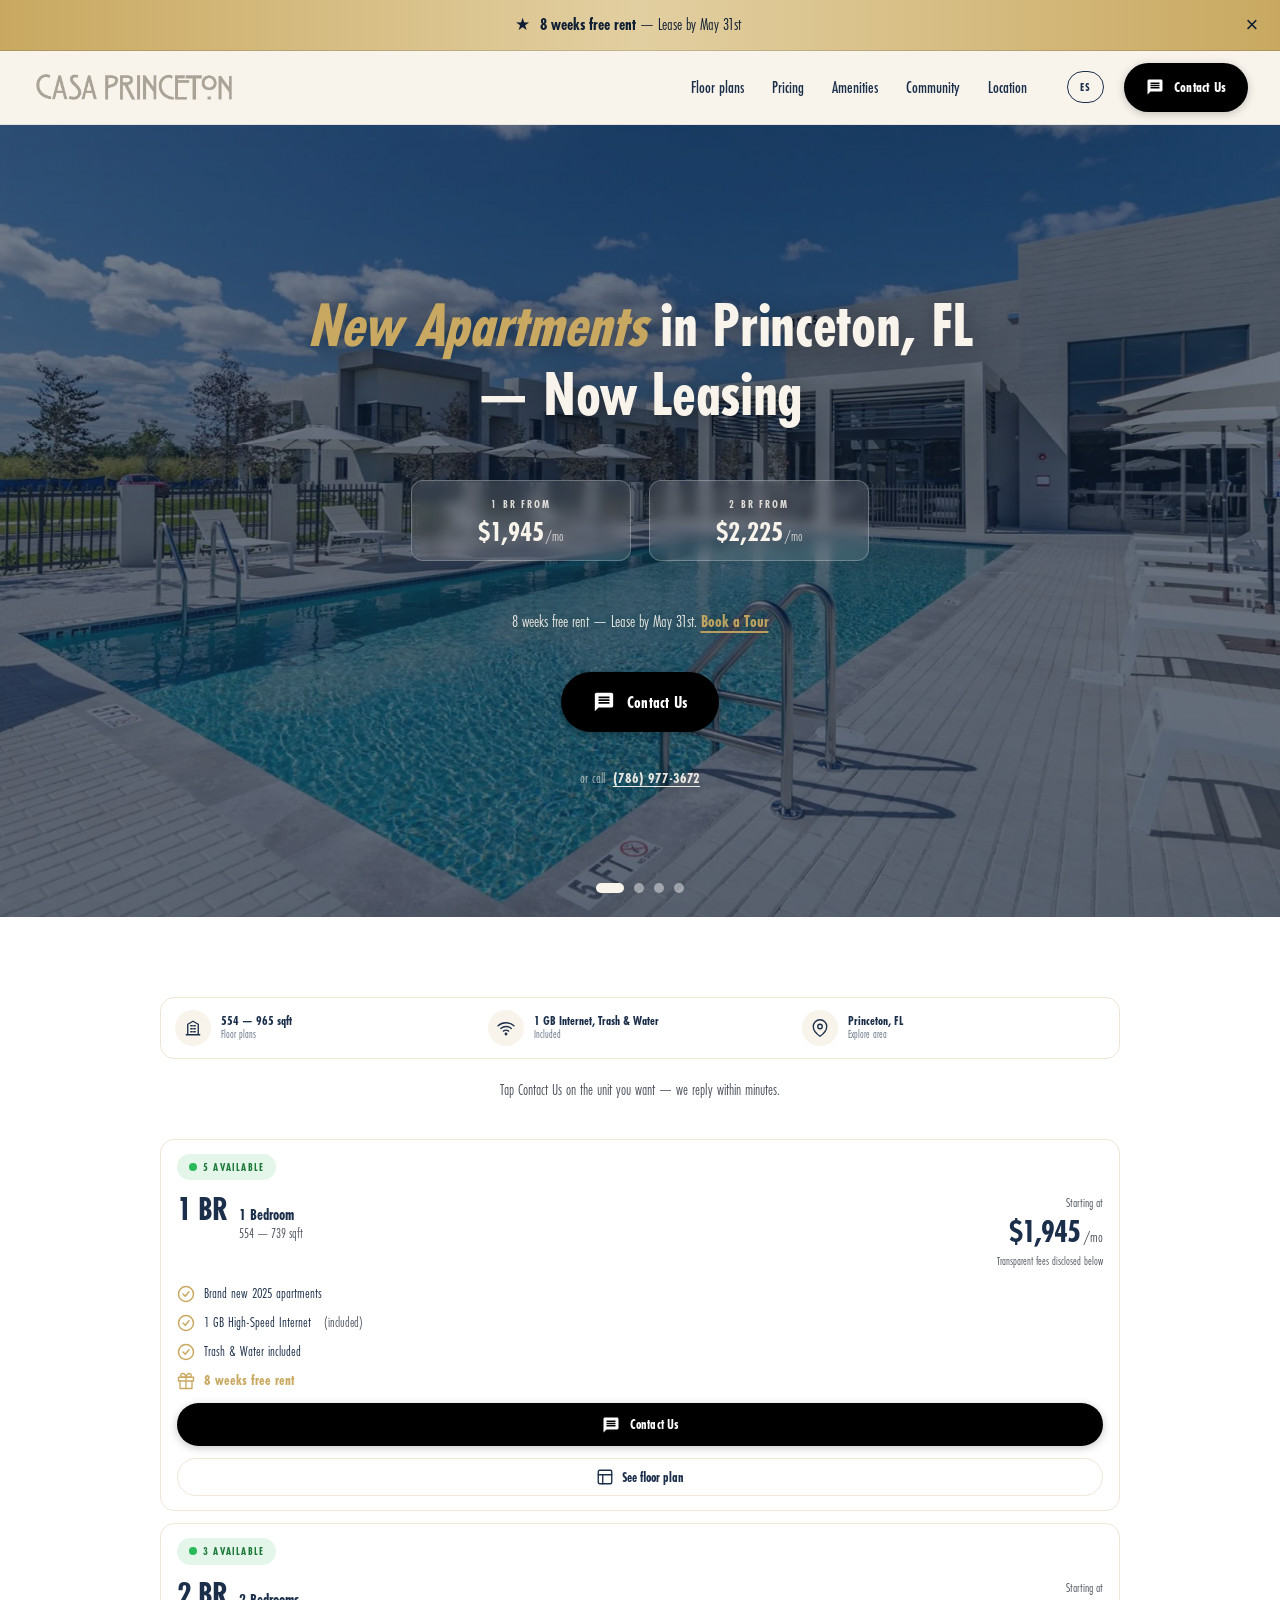
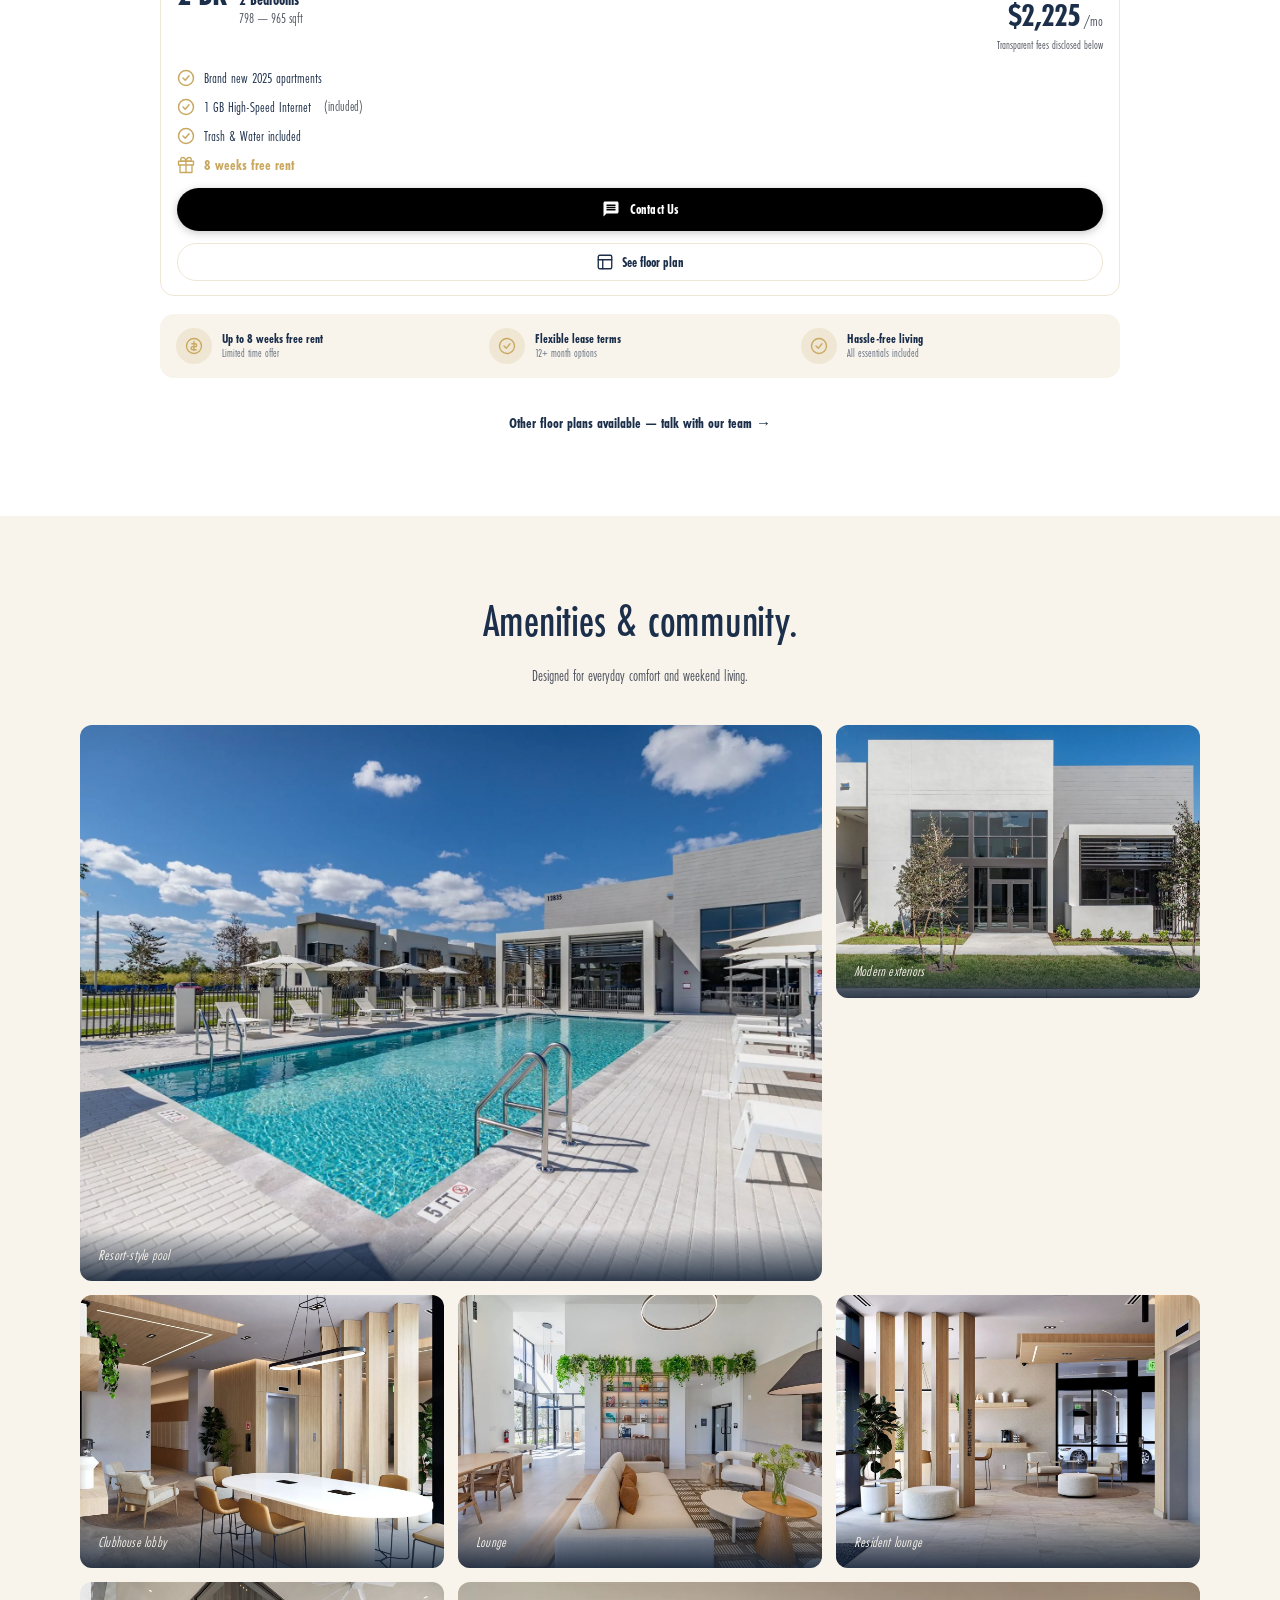
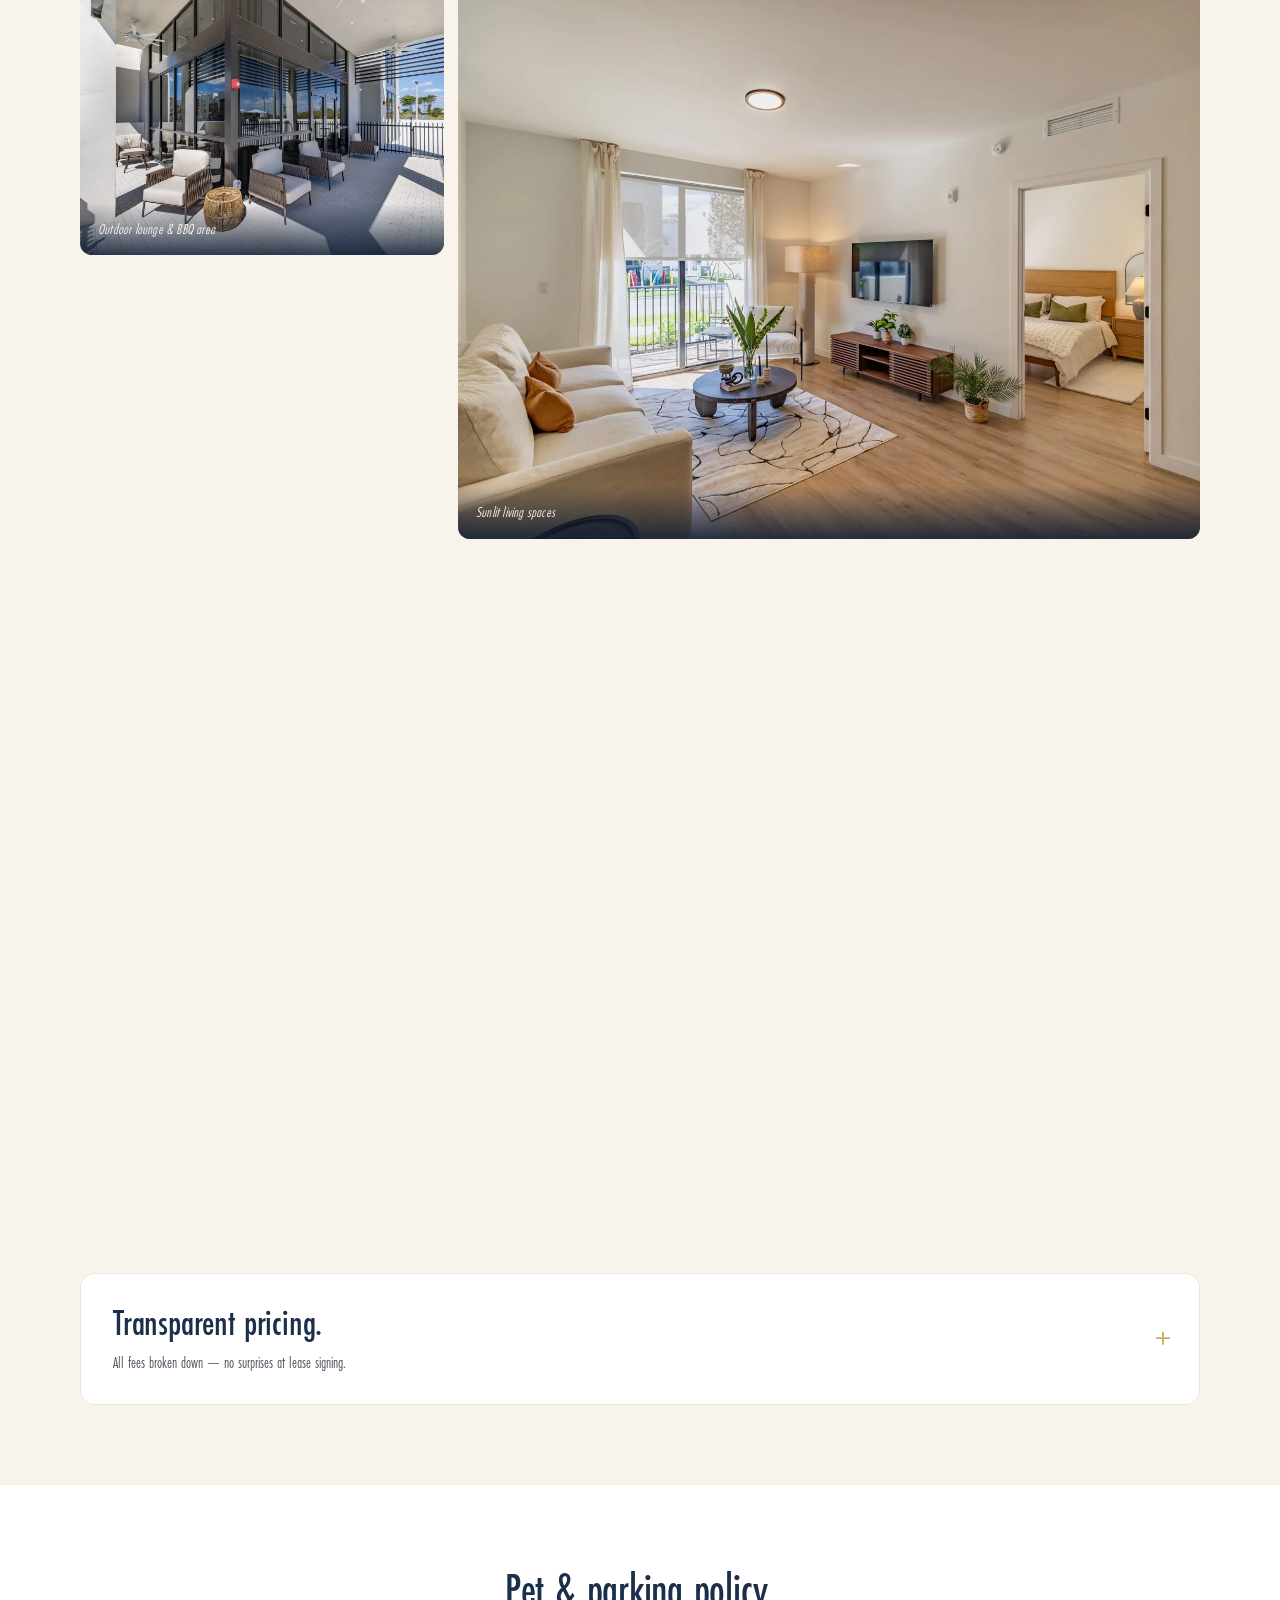
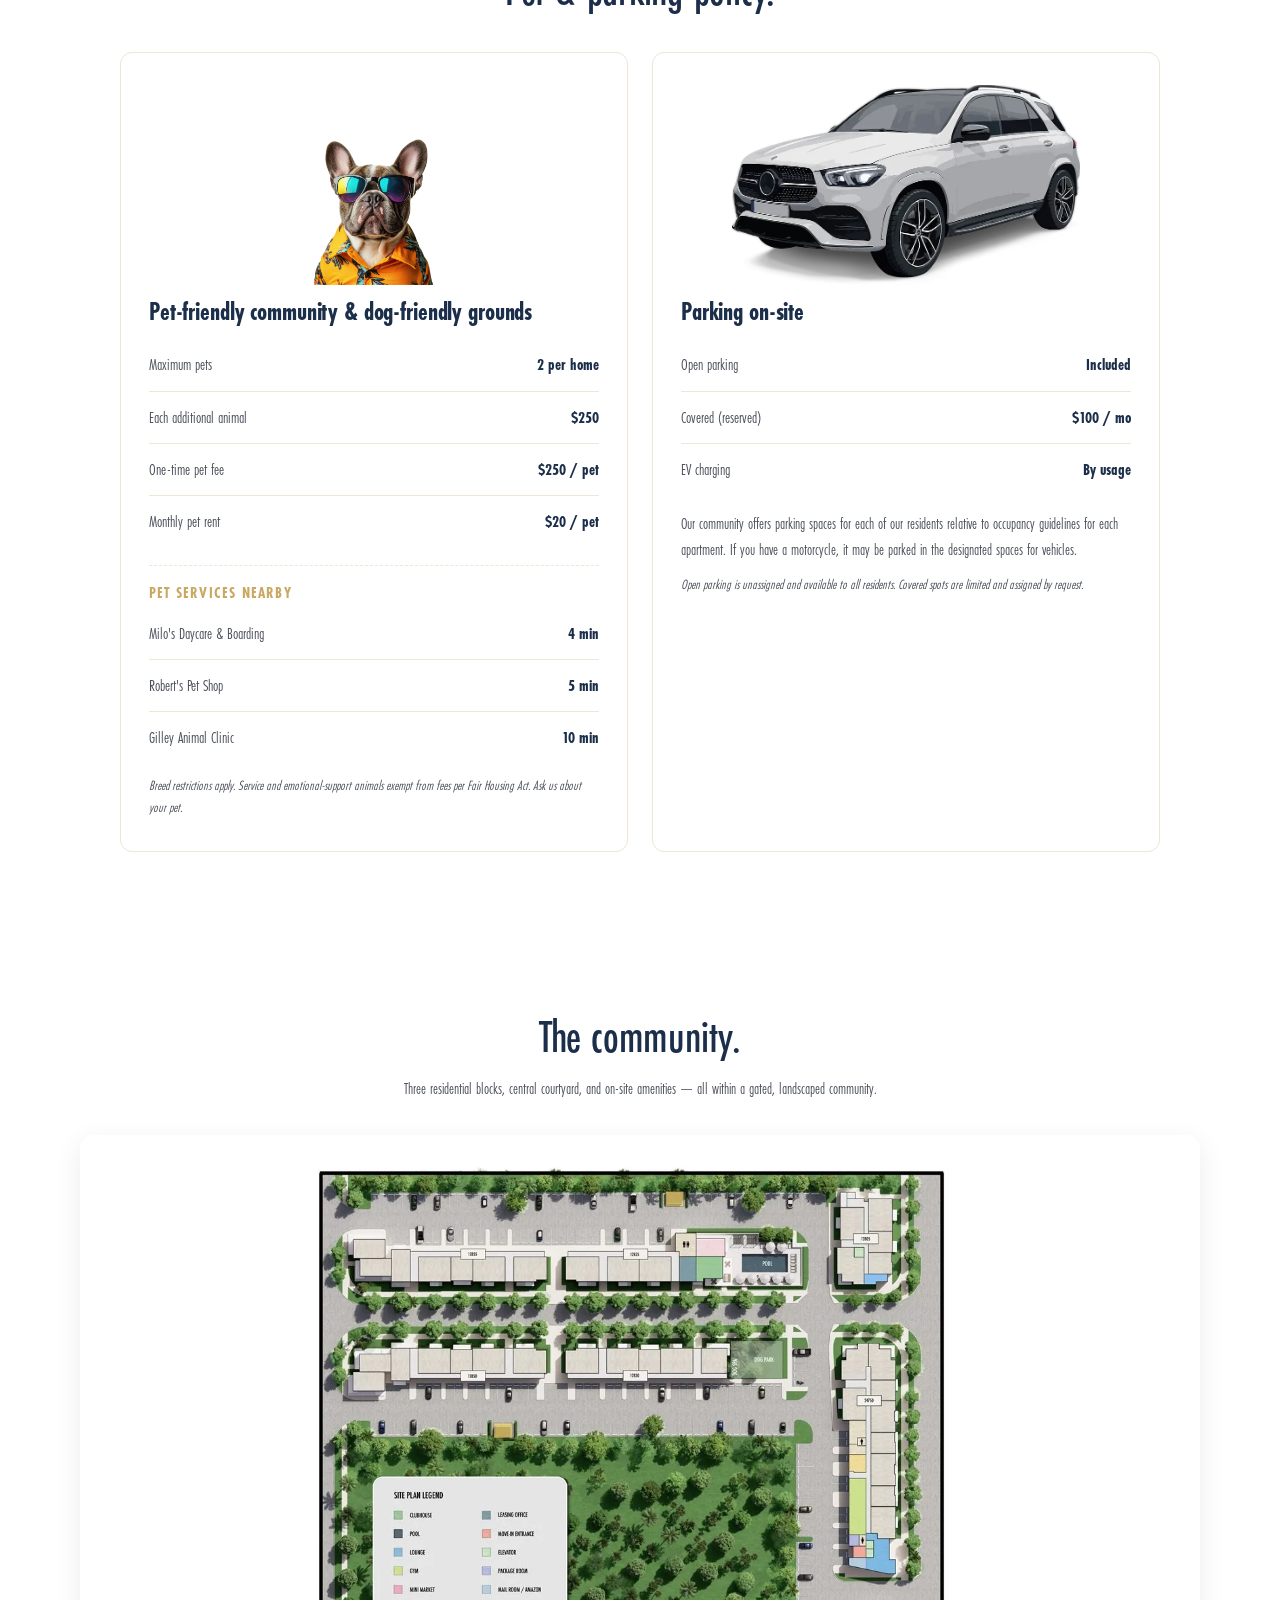
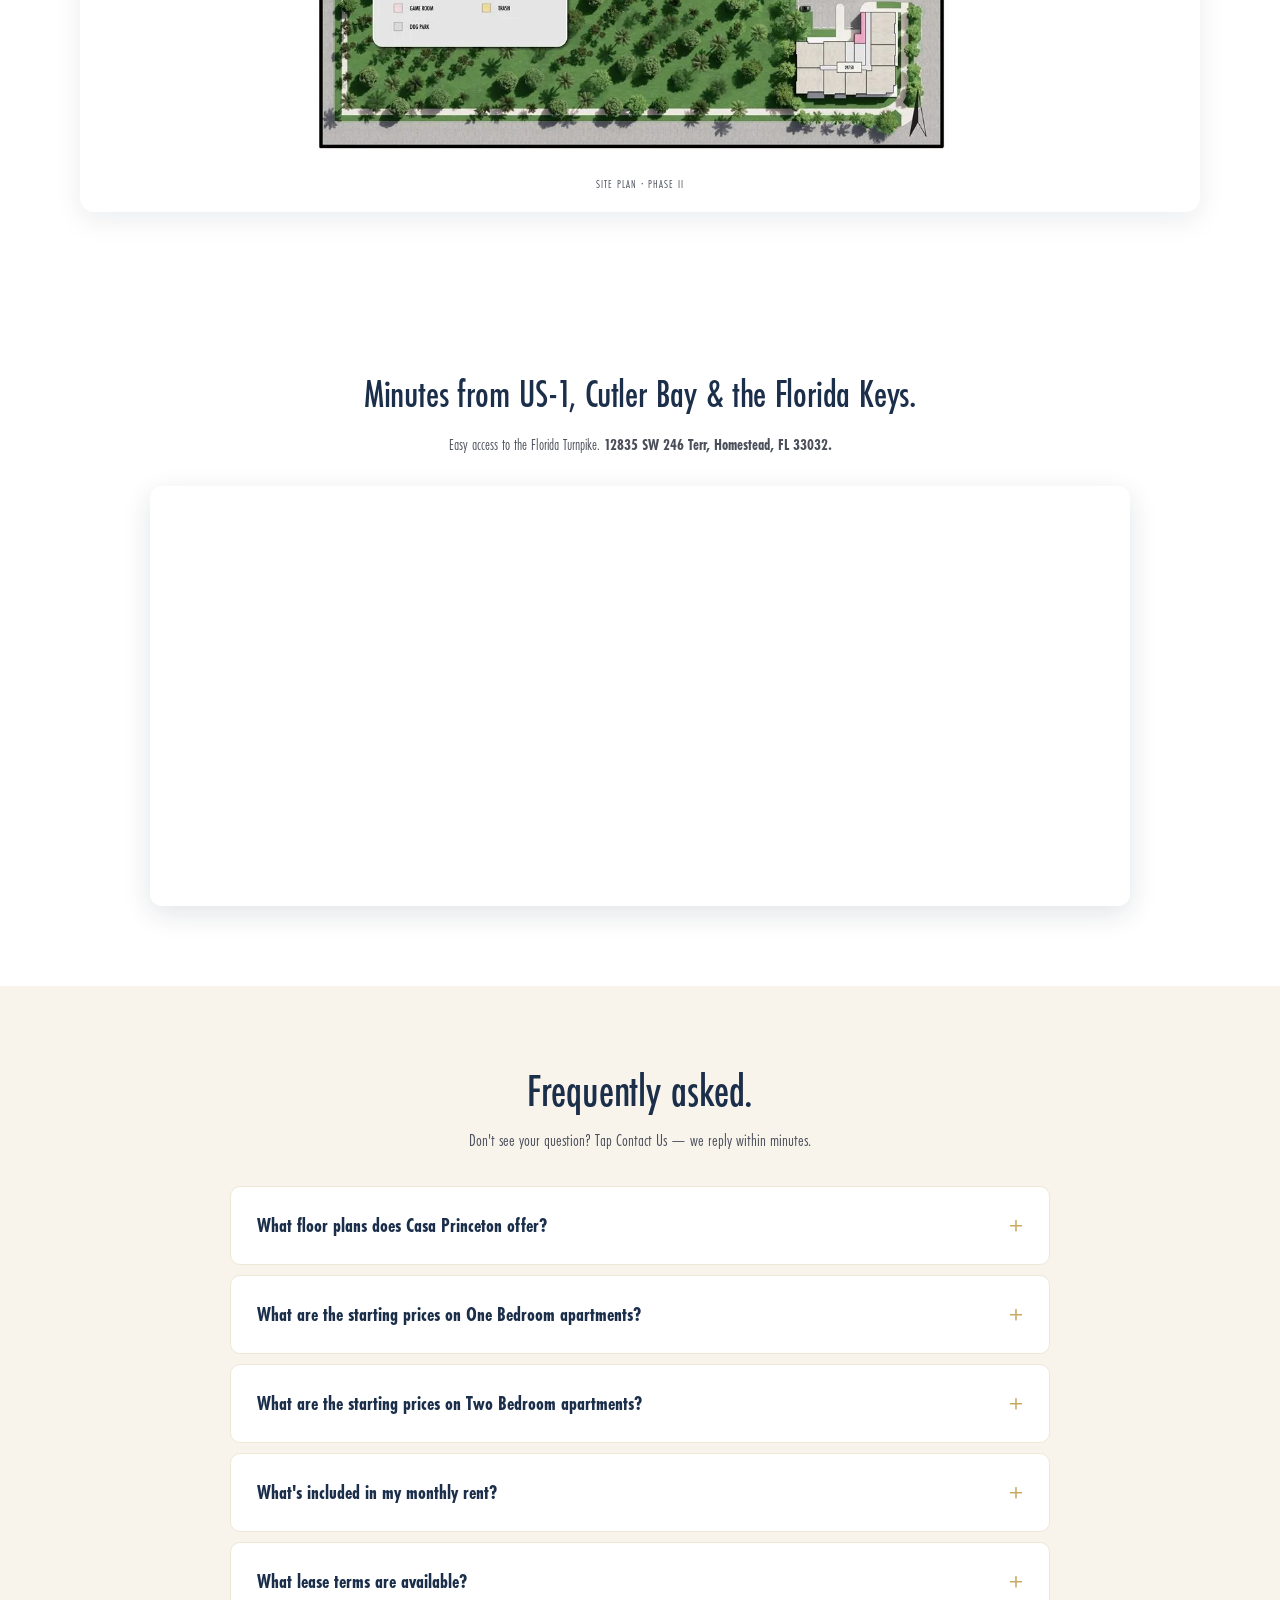
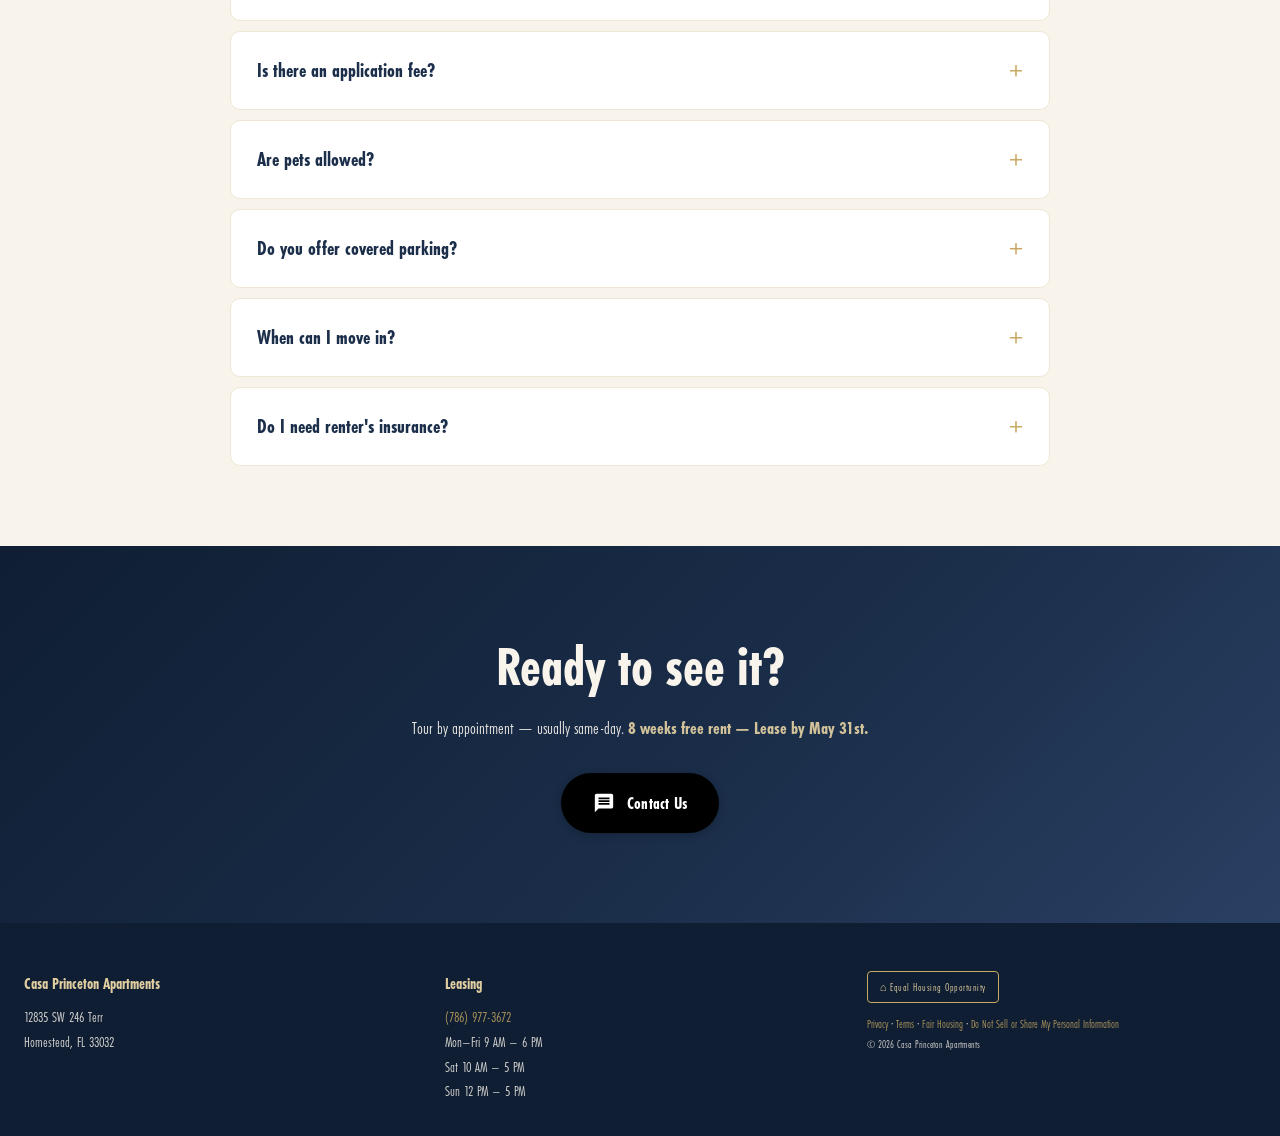
==== commit c17b75a9: "fix(units): price next to BR header, perks full-width bullets below Card layout reworked per client:" ====
--- a/index.html
+++ b/index.html
@@ -41,22 +41,13 @@
 
 <link rel="stylesheet" href="styles.css" />
 
-<!-- TODO[CLIENT]: Replace G-NQ7Q5JWX2P with your Google Analytics 4 Measurement ID -->
-<script async src="https://www.googletagmanager.com/gtag/js?id=G-NQ7Q5JWX2P"></script>
-<script>
-  window.dataLayer = window.dataLayer || [];
-  function gtag(){dataLayer.push(arguments);}
-  gtag('js', new Date());
-  gtag('config', 'G-NQ7Q5JWX2P', { anonymize_ip: true });
-</script>
-
-<!-- TODO[CLIENT]: Replace XXXXXXXXXXXXXXX with your Meta Pixel ID -->
-<script>
-  !function(f,b,e,v,n,t,s){if(f.fbq)return;n=f.fbq=function(){n.callMethod?n.callMethod.apply(n,arguments):n.queue.push(arguments)};if(!f._fbq)f._fbq=n;n.push=n;n.loaded=!0;n.version='2.0';n.queue=[];t=b.createElement(e);t.async=!0;t.src=v;s=b.getElementsByTagName(e)[0];s.parentNode.insertBefore(t,s)}(window,document,'script','https://connect.facebook.net/en_US/fbevents.js');
-  fbq('init', 'XXXXXXXXXXXXXXX');
-  fbq('track', 'PageView');
-</script>
-<noscript><img height="1" width="1" style="display:none" alt="" src="https://www.facebook.com/tr?id=XXXXXXXXXXXXXXX&ev=PageView&noscript=1"/></noscript>
+<!-- Google Tag Manager -->
+<script>(function(w,d,s,l,i){w[l]=w[l]||[];w[l].push({'gtm.start':
+new Date().getTime(),event:'gtm.js'});var f=d.getElementsByTagName(s)[0],
+j=d.createElement(s),dl=l!='dataLayer'?'&l='+l:'';j.async=true;j.src=
+'https://www.googletagmanager.com/gtm.js?id='+i+dl;f.parentNode.insertBefore(j,f);
+})(window,document,'script','dataLayer','GTM-NFT55XVD');</script>
+<!-- End Google Tag Manager -->
 
 <script type="application/ld+json">
 {
@@ -137,6 +128,10 @@
 </script>
 </head>
 <body>
+<!-- Google Tag Manager (noscript) -->
+<noscript><iframe src="https://www.googletagmanager.com/ns.html?id=GTM-NFT55XVD"
+height="0" width="0" style="display:none;visibility:hidden"></iframe></noscript>
+<!-- End Google Tag Manager (noscript) -->
 
 <a href="#hero" class="skip-link">Skip to main content</a>
 
@@ -255,7 +250,7 @@
           <span>Included</span>
         </div>
       </div>
-      <div class="units-trust-strip__item">
+      <a href="#location" class="units-trust-strip__item units-trust-strip__item--link" data-wa-source="trust-strip-location">
         <span class="units-trust-strip__icon" aria-hidden="true">
           <svg viewBox="0 0 24 24" fill="none" stroke="currentColor" stroke-width="1.8" stroke-linecap="round" stroke-linejoin="round"><path d="M21 10c0 7-9 13-9 13S3 17 3 10a9 9 0 0 1 18 0z"/><circle cx="12" cy="10" r="3"/></svg>
         </span>
@@ -263,7 +258,7 @@
           <strong>Princeton, FL</strong>
           <span>Explore area</span>
         </div>
-      </div>
+      </a>
     </div>
 
     <p class="units-section__sub">Tap Contact Us on the unit you want — we reply within minutes.</p>
@@ -275,28 +270,26 @@
         <div class="unit-card__top">
           <span class="unit-card__avail" data-updated="2026-05-09"><span class="unit-card__avail-dot" aria-hidden="true"></span>5 available</span>
         </div>
-        <div class="unit-card__body">
-          <div class="unit-card__left">
-            <div class="unit-card__head">
-              <span class="unit-card__br">1 BR</span>
-              <div class="unit-card__name">
-                <strong>1 Bedroom</strong>
-                <span>554 — 739 sqft</span>
-              </div>
-            </div>
-            <div class="unit-card__price-block">
-              <span class="unit-card__price-label">Starting at</span>
-              <span class="unit-card__price"><strong>$1,945</strong><small>/mo</small></span>
-              <span class="unit-card__price-note">Transparent fees disclosed below</span>
+        <div class="unit-card__header">
+          <div class="unit-card__title">
+            <span class="unit-card__br">1 BR</span>
+            <div class="unit-card__name">
+              <strong>1 Bedroom</strong>
+              <span>554 — 739 sqft</span>
             </div>
           </div>
-          <ul class="unit-card__perks">
-            <li><svg viewBox="0 0 24 24" fill="none" stroke="currentColor" stroke-width="2" stroke-linecap="round" stroke-linejoin="round" aria-hidden="true"><circle cx="12" cy="12" r="10"/><polyline points="8 12 11 15 16 9"/></svg>Brand new 2025 apartments</li>
-            <li><svg viewBox="0 0 24 24" fill="none" stroke="currentColor" stroke-width="2" stroke-linecap="round" stroke-linejoin="round" aria-hidden="true"><circle cx="12" cy="12" r="10"/><polyline points="8 12 11 15 16 9"/></svg>1 GB High-Speed Internet <span class="unit-card__perks-note">(included)</span></li>
-            <li><svg viewBox="0 0 24 24" fill="none" stroke="currentColor" stroke-width="2" stroke-linecap="round" stroke-linejoin="round" aria-hidden="true"><circle cx="12" cy="12" r="10"/><polyline points="8 12 11 15 16 9"/></svg>Trash &amp; Water included</li>
-            <li class="is-highlight"><svg viewBox="0 0 24 24" fill="none" stroke="currentColor" stroke-width="1.8" stroke-linecap="round" stroke-linejoin="round" aria-hidden="true"><polyline points="20 12 20 22 4 22 4 12"/><rect x="2" y="7" width="20" height="5"/><line x1="12" y1="22" x2="12" y2="7"/><path d="M12 7H7.5a2.5 2.5 0 0 1 0-5C11 2 12 7 12 7zM12 7h4.5a2.5 2.5 0 0 0 0-5C13 2 12 7 12 7z"/></svg>8 weeks free rent</li>
-          </ul>
-        </div>
+          <div class="unit-card__price-block">
+            <span class="unit-card__price-label">Starting at</span>
+            <span class="unit-card__price"><strong>$1,945</strong><small>/mo</small></span>
+            <span class="unit-card__price-note">Transparent fees disclosed below</span>
+          </div>
+        </div>
+        <ul class="unit-card__perks">
+          <li><svg viewBox="0 0 24 24" fill="none" stroke="currentColor" stroke-width="2" stroke-linecap="round" stroke-linejoin="round" aria-hidden="true"><circle cx="12" cy="12" r="10"/><polyline points="8 12 11 15 16 9"/></svg>Brand new 2025 apartments</li>
+          <li><svg viewBox="0 0 24 24" fill="none" stroke="currentColor" stroke-width="2" stroke-linecap="round" stroke-linejoin="round" aria-hidden="true"><circle cx="12" cy="12" r="10"/><polyline points="8 12 11 15 16 9"/></svg>1 GB High-Speed Internet <span class="unit-card__perks-note">(included)</span></li>
+          <li><svg viewBox="0 0 24 24" fill="none" stroke="currentColor" stroke-width="2" stroke-linecap="round" stroke-linejoin="round" aria-hidden="true"><circle cx="12" cy="12" r="10"/><polyline points="8 12 11 15 16 9"/></svg>Trash &amp; Water included</li>
+          <li class="is-highlight"><svg viewBox="0 0 24 24" fill="none" stroke="currentColor" stroke-width="1.8" stroke-linecap="round" stroke-linejoin="round" aria-hidden="true"><polyline points="20 12 20 22 4 22 4 12"/><rect x="2" y="7" width="20" height="5"/><line x1="12" y1="22" x2="12" y2="7"/><path d="M12 7H7.5a2.5 2.5 0 0 1 0-5C11 2 12 7 12 7zM12 7h4.5a2.5 2.5 0 0 0 0-5C13 2 12 7 12 7z"/></svg>8 weeks free rent</li>
+        </ul>
         <a href="sms:+17869773672?body=Hi%2C%20I%27m%20interested%20in%20a%201BR%20at%20Casa%20Princeton" class="btn btn--contact unit-card__cta" data-wa-source="unit-1br">
           <svg viewBox="0 0 24 24" fill="currentColor" aria-hidden="true" class="icon-chat"><path d="M20 2H4c-1.1 0-2 .9-2 2v18l4-4h14c1.1 0 2-.9 2-2V4c0-1.1-.9-2-2-2zm-2 12H6v-2h12v2zm0-3H6V9h12v2zm0-3H6V6h12v2z"/></svg>
           Contact Us
@@ -311,28 +304,26 @@
         <div class="unit-card__top">
           <span class="unit-card__avail" data-updated="2026-05-09"><span class="unit-card__avail-dot" aria-hidden="true"></span>3 available</span>
         </div>
-        <div class="unit-card__body">
-          <div class="unit-card__left">
-            <div class="unit-card__head">
-              <span class="unit-card__br">2 BR</span>
-              <div class="unit-card__name">
-                <strong>2 Bedrooms</strong>
-                <span>798 — 965 sqft</span>
-              </div>
-            </div>
-            <div class="unit-card__price-block">
-              <span class="unit-card__price-label">Starting at</span>
-              <span class="unit-card__price"><strong>$2,225</strong><small>/mo</small></span>
-              <span class="unit-card__price-note">Transparent fees disclosed below</span>
+        <div class="unit-card__header">
+          <div class="unit-card__title">
+            <span class="unit-card__br">2 BR</span>
+            <div class="unit-card__name">
+              <strong>2 Bedrooms</strong>
+              <span>798 — 965 sqft</span>
             </div>
           </div>
-          <ul class="unit-card__perks">
-            <li><svg viewBox="0 0 24 24" fill="none" stroke="currentColor" stroke-width="2" stroke-linecap="round" stroke-linejoin="round" aria-hidden="true"><circle cx="12" cy="12" r="10"/><polyline points="8 12 11 15 16 9"/></svg>Brand new 2025 apartments</li>
-            <li><svg viewBox="0 0 24 24" fill="none" stroke="currentColor" stroke-width="2" stroke-linecap="round" stroke-linejoin="round" aria-hidden="true"><circle cx="12" cy="12" r="10"/><polyline points="8 12 11 15 16 9"/></svg>1 GB High-Speed Internet <span class="unit-card__perks-note">(included)</span></li>
-            <li><svg viewBox="0 0 24 24" fill="none" stroke="currentColor" stroke-width="2" stroke-linecap="round" stroke-linejoin="round" aria-hidden="true"><circle cx="12" cy="12" r="10"/><polyline points="8 12 11 15 16 9"/></svg>Trash &amp; Water included</li>
-            <li class="is-highlight"><svg viewBox="0 0 24 24" fill="none" stroke="currentColor" stroke-width="1.8" stroke-linecap="round" stroke-linejoin="round" aria-hidden="true"><polyline points="20 12 20 22 4 22 4 12"/><rect x="2" y="7" width="20" height="5"/><line x1="12" y1="22" x2="12" y2="7"/><path d="M12 7H7.5a2.5 2.5 0 0 1 0-5C11 2 12 7 12 7zM12 7h4.5a2.5 2.5 0 0 0 0-5C13 2 12 7 12 7z"/></svg>8 weeks free rent</li>
-          </ul>
-        </div>
+          <div class="unit-card__price-block">
+            <span class="unit-card__price-label">Starting at</span>
+            <span class="unit-card__price"><strong>$2,225</strong><small>/mo</small></span>
+            <span class="unit-card__price-note">Transparent fees disclosed below</span>
+          </div>
+        </div>
+        <ul class="unit-card__perks">
+          <li><svg viewBox="0 0 24 24" fill="none" stroke="currentColor" stroke-width="2" stroke-linecap="round" stroke-linejoin="round" aria-hidden="true"><circle cx="12" cy="12" r="10"/><polyline points="8 12 11 15 16 9"/></svg>Brand new 2025 apartments</li>
+          <li><svg viewBox="0 0 24 24" fill="none" stroke="currentColor" stroke-width="2" stroke-linecap="round" stroke-linejoin="round" aria-hidden="true"><circle cx="12" cy="12" r="10"/><polyline points="8 12 11 15 16 9"/></svg>1 GB High-Speed Internet <span class="unit-card__perks-note">(included)</span></li>
+          <li><svg viewBox="0 0 24 24" fill="none" stroke="currentColor" stroke-width="2" stroke-linecap="round" stroke-linejoin="round" aria-hidden="true"><circle cx="12" cy="12" r="10"/><polyline points="8 12 11 15 16 9"/></svg>Trash &amp; Water included</li>
+          <li class="is-highlight"><svg viewBox="0 0 24 24" fill="none" stroke="currentColor" stroke-width="1.8" stroke-linecap="round" stroke-linejoin="round" aria-hidden="true"><polyline points="20 12 20 22 4 22 4 12"/><rect x="2" y="7" width="20" height="5"/><line x1="12" y1="22" x2="12" y2="7"/><path d="M12 7H7.5a2.5 2.5 0 0 1 0-5C11 2 12 7 12 7zM12 7h4.5a2.5 2.5 0 0 0 0-5C13 2 12 7 12 7z"/></svg>8 weeks free rent</li>
+        </ul>
         <a href="sms:+17869773672?body=Hi%2C%20I%27m%20interested%20in%20a%202BR%20at%20Casa%20Princeton" class="btn btn--contact unit-card__cta" data-wa-source="unit-2br">
           <svg viewBox="0 0 24 24" fill="currentColor" aria-hidden="true" class="icon-chat"><path d="M20 2H4c-1.1 0-2 .9-2 2v18l4-4h14c1.1 0 2-.9 2-2V4c0-1.1-.9-2-2-2zm-2 12H6v-2h12v2zm0-3H6V9h12v2zm0-3H6V6h12v2z"/></svg>
           Contact Us
--- a/styles.css
+++ b/styles.css
@@ -3565,6 +3565,20 @@
   gap: 10px;
   min-width: 0;
 }
+.units-trust-strip__item--link {
+  cursor: pointer;
+  border-radius: 10px;
+  padding: 4px 6px;
+  margin: -4px -6px;
+  transition: background 0.2s;
+}
+.units-trust-strip__item--link:hover {
+  background: var(--cream);
+}
+.units-trust-strip__item--link:hover .units-trust-strip__text span {
+  text-decoration: underline;
+  text-underline-offset: 2px;
+}
 .units-trust-strip__icon {
   flex-shrink: 0;
   width: 36px; height: 36px;
@@ -3642,18 +3656,18 @@
   flex-shrink: 0;
 }
 
-/* Card body — left (specs+price) + right (perks) */
-.unit-card__body {
-  display: grid;
-  grid-template-columns: 1.05fr 1fr;
+/* Card header — BR/name left + price right (same row) */
+.unit-card__header {
+  display: flex;
+  justify-content: space-between;
+  align-items: flex-start;
   gap: 16px;
-  align-items: start;
-}
-.unit-card__left { display: grid; gap: 10px; }
-.unit-card__head {
+}
+.unit-card__title {
   display: flex;
   align-items: baseline;
   gap: 12px;
+  min-width: 0;
 }
 .unit-card__br {
   font-family: var(--serif);
@@ -3676,18 +3690,21 @@
   font-weight: 700;
 }
 .unit-card__name span {
+  font-size: 14px;
+  color: var(--ink-soft);
+}
+
+/* Price block — right aligned */
+.unit-card__price-block {
+  display: flex;
+  flex-direction: column;
+  align-items: flex-end;
+  text-align: right;
+  gap: 2px;
+  flex-shrink: 0;
+}
+.unit-card__price-label {
   font-size: 13px;
-  color: var(--ink-soft);
-}
-
-/* Price block — left aligned under BR/name */
-.unit-card__price-block {
-  display: flex;
-  flex-direction: column;
-  gap: 2px;
-}
-.unit-card__price-label {
-  font-size: 12.5px;
   color: var(--ink-soft);
 }
 .unit-card__price {
@@ -3708,36 +3725,37 @@
   margin-left: 4px;
 }
 .unit-card__price-note {
-  font-size: 11px;
+  font-size: 12px;
   color: var(--ink-soft);
   margin-top: 2px;
-}
-
-/* Perks checklist */
+  text-align: right;
+}
+
+/* Perks list — full-width bullets below header */
 .unit-card__perks {
   list-style: none;
   padding: 0;
   margin: 0;
   display: grid;
-  gap: 6px;
+  gap: 8px;
 }
 .unit-card__perks li {
   display: flex;
-  align-items: flex-start;
-  gap: 7px;
-  font-size: 13px;
-  color: var(--navy);
-  line-height: 1.3;
+  align-items: center;
+  gap: 9px;
+  font-size: 15px;
+  color: var(--navy);
+  line-height: 1.4;
 }
 .unit-card__perks li svg {
   flex-shrink: 0;
-  width: 15px; height: 15px;
+  width: 18px; height: 18px;
   color: var(--sand);
-  margin-top: 1px;
 }
 .unit-card__perks-note {
   color: var(--ink-soft);
-  font-size: 12px;
+  font-size: 14px;
+  margin-left: 4px;
 }
 .unit-card__perks li.is-highlight {
   color: var(--sand);
@@ -3821,43 +3839,46 @@
   opacity: 0.7;
 }
 
-/* Tablet & mobile — keep trust strip + cards in their tight layout */
+/* Tablet & mobile */
 @media (max-width: 720px) {
-  .unit-card { padding: 13px 14px; gap: 10px; }
-  .unit-card__body { gap: 12px; }
-  .unit-card__left { gap: 8px; }
-  .unit-card__head { gap: 10px; }
+  .unit-card { padding: 16px 18px; gap: 14px; }
+  .unit-card__header { gap: 14px; }
+  .unit-card__title { gap: 12px; }
+  .unit-card__br { font-size: 36px; }
+  .unit-card__name strong { font-size: 17px; }
+  .unit-card__name span { font-size: 15px; }
+  .unit-card__price-label { font-size: 14px; }
+  .unit-card__price strong { font-size: 34px; }
+  .unit-card__price small { font-size: 16px; }
+  .unit-card__price-note { font-size: 13px; }
+  .unit-card__perks { gap: 9px; }
+  .unit-card__perks li { font-size: 16px; line-height: 1.4; }
+  .unit-card__perks li svg { width: 19px; height: 19px; }
+  .unit-card__perks-note { font-size: 15px; }
+  .unit-card__cta { font-size: 17px; padding: 14px 22px; }
+  .unit-card__plan-btn { font-size: 16px; padding: 12px 22px; }
+  /* Trust + perks strips stay 3-col but compress */
+  .units-trust-strip { padding: 12px 12px; gap: 8px; margin-bottom: 14px; }
+  .units-trust-strip__item { gap: 8px; }
+  .units-trust-strip__icon { width: 34px; height: 34px; }
+  .units-trust-strip__icon svg { width: 17px; height: 17px; }
+  .units-trust-strip__text strong { font-size: 13px; line-height: 1.2; }
+  .units-trust-strip__text span { font-size: 12px; }
+  .units-perks-strip { padding: 12px 12px; gap: 8px; }
+  .units-perks-strip__item { gap: 8px; }
+  .units-perks-strip__icon { width: 34px; height: 34px; }
+  .units-perks-strip__icon svg { width: 17px; height: 17px; }
+  .units-perks-strip__text strong { font-size: 13px; line-height: 1.2; }
+  .units-perks-strip__text span { font-size: 12px; }
+}
+@media (max-width: 420px) {
+  .unit-card { padding: 14px 14px; }
+  .unit-card__header { gap: 10px; }
   .unit-card__br { font-size: 30px; }
-  .unit-card__name strong { font-size: 14.5px; }
-  .unit-card__name span { font-size: 12px; }
-  .unit-card__price-label { font-size: 12px; }
+  .unit-card__name strong { font-size: 15.5px; }
+  .unit-card__name span { font-size: 13.5px; }
   .unit-card__price strong { font-size: 28px; }
-  .unit-card__price small { font-size: 13.5px; }
-  .unit-card__price-note { font-size: 10.5px; }
-  .unit-card__perks { gap: 5px; }
-  .unit-card__perks li { font-size: 12.5px; }
-  .unit-card__perks li svg { width: 14px; height: 14px; }
-  .unit-card__perks-note { font-size: 11.5px; }
-  .unit-card__cta { font-size: 14px; padding: 10px 18px; }
-  .unit-card__plan-btn { font-size: 13.5px; padding: 8px 18px; }
-  /* Trust + perks strips stay 3-col but compress */
-  .units-trust-strip { padding: 10px 10px; gap: 6px; margin-bottom: 14px; }
-  .units-trust-strip__item { gap: 7px; }
-  .units-trust-strip__icon { width: 30px; height: 30px; }
-  .units-trust-strip__icon svg { width: 15px; height: 15px; }
-  .units-trust-strip__text strong { font-size: 11.5px; line-height: 1.15; }
-  .units-trust-strip__text span { font-size: 10.5px; }
-  .units-perks-strip { padding: 10px 10px; gap: 6px; }
-  .units-perks-strip__item { gap: 7px; }
-  .units-perks-strip__icon { width: 30px; height: 30px; }
-  .units-perks-strip__icon svg { width: 15px; height: 15px; }
-  .units-perks-strip__text strong { font-size: 11.5px; line-height: 1.15; }
-  .units-perks-strip__text span { font-size: 10.5px; }
-}
-@media (max-width: 420px) {
-  .unit-card { padding: 12px 12px; }
-  .unit-card__body { grid-template-columns: 1fr 0.92fr; gap: 10px; }
-  .unit-card__br { font-size: 26px; }
-  .unit-card__price strong { font-size: 24px; }
-  .unit-card__perks li { font-size: 11.5px; }
-}
+  .unit-card__price small { font-size: 14px; }
+  .unit-card__perks li { font-size: 15px; }
+  .unit-card__perks li svg { width: 17px; height: 17px; }
+}
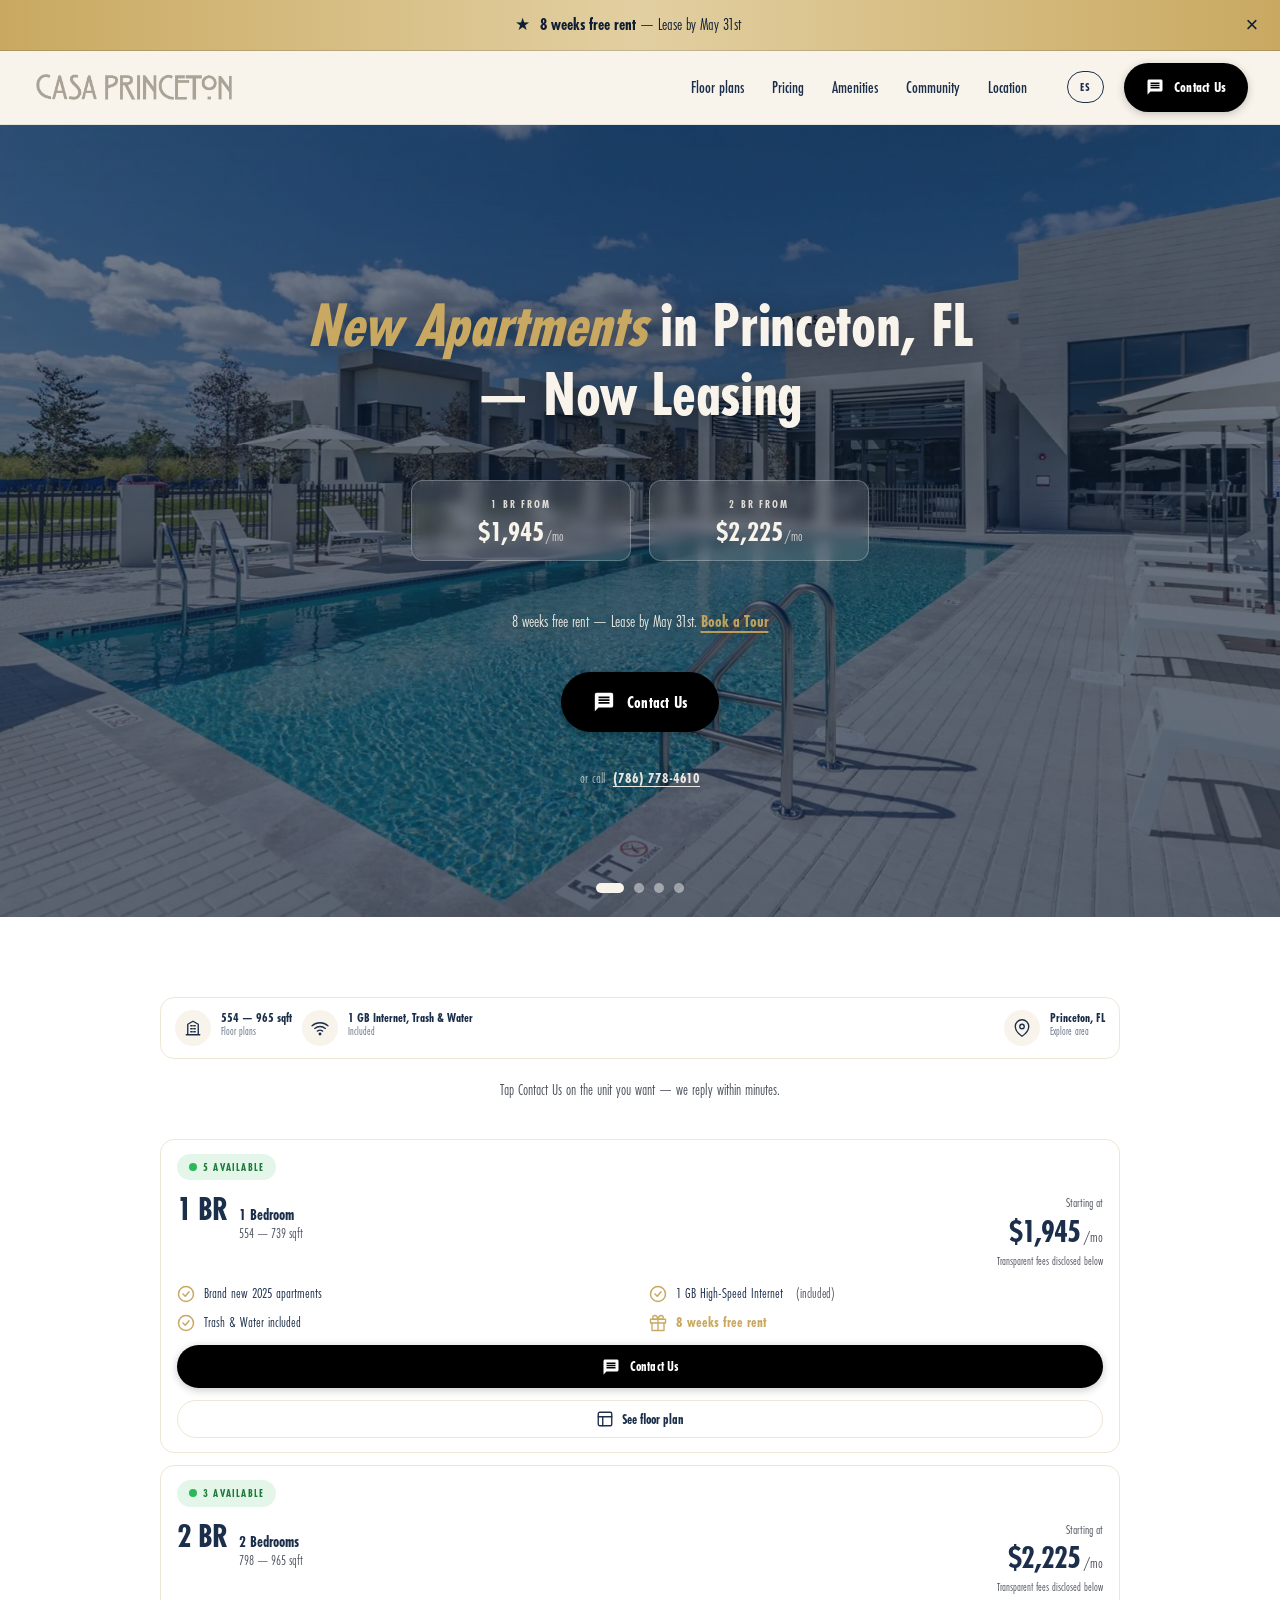
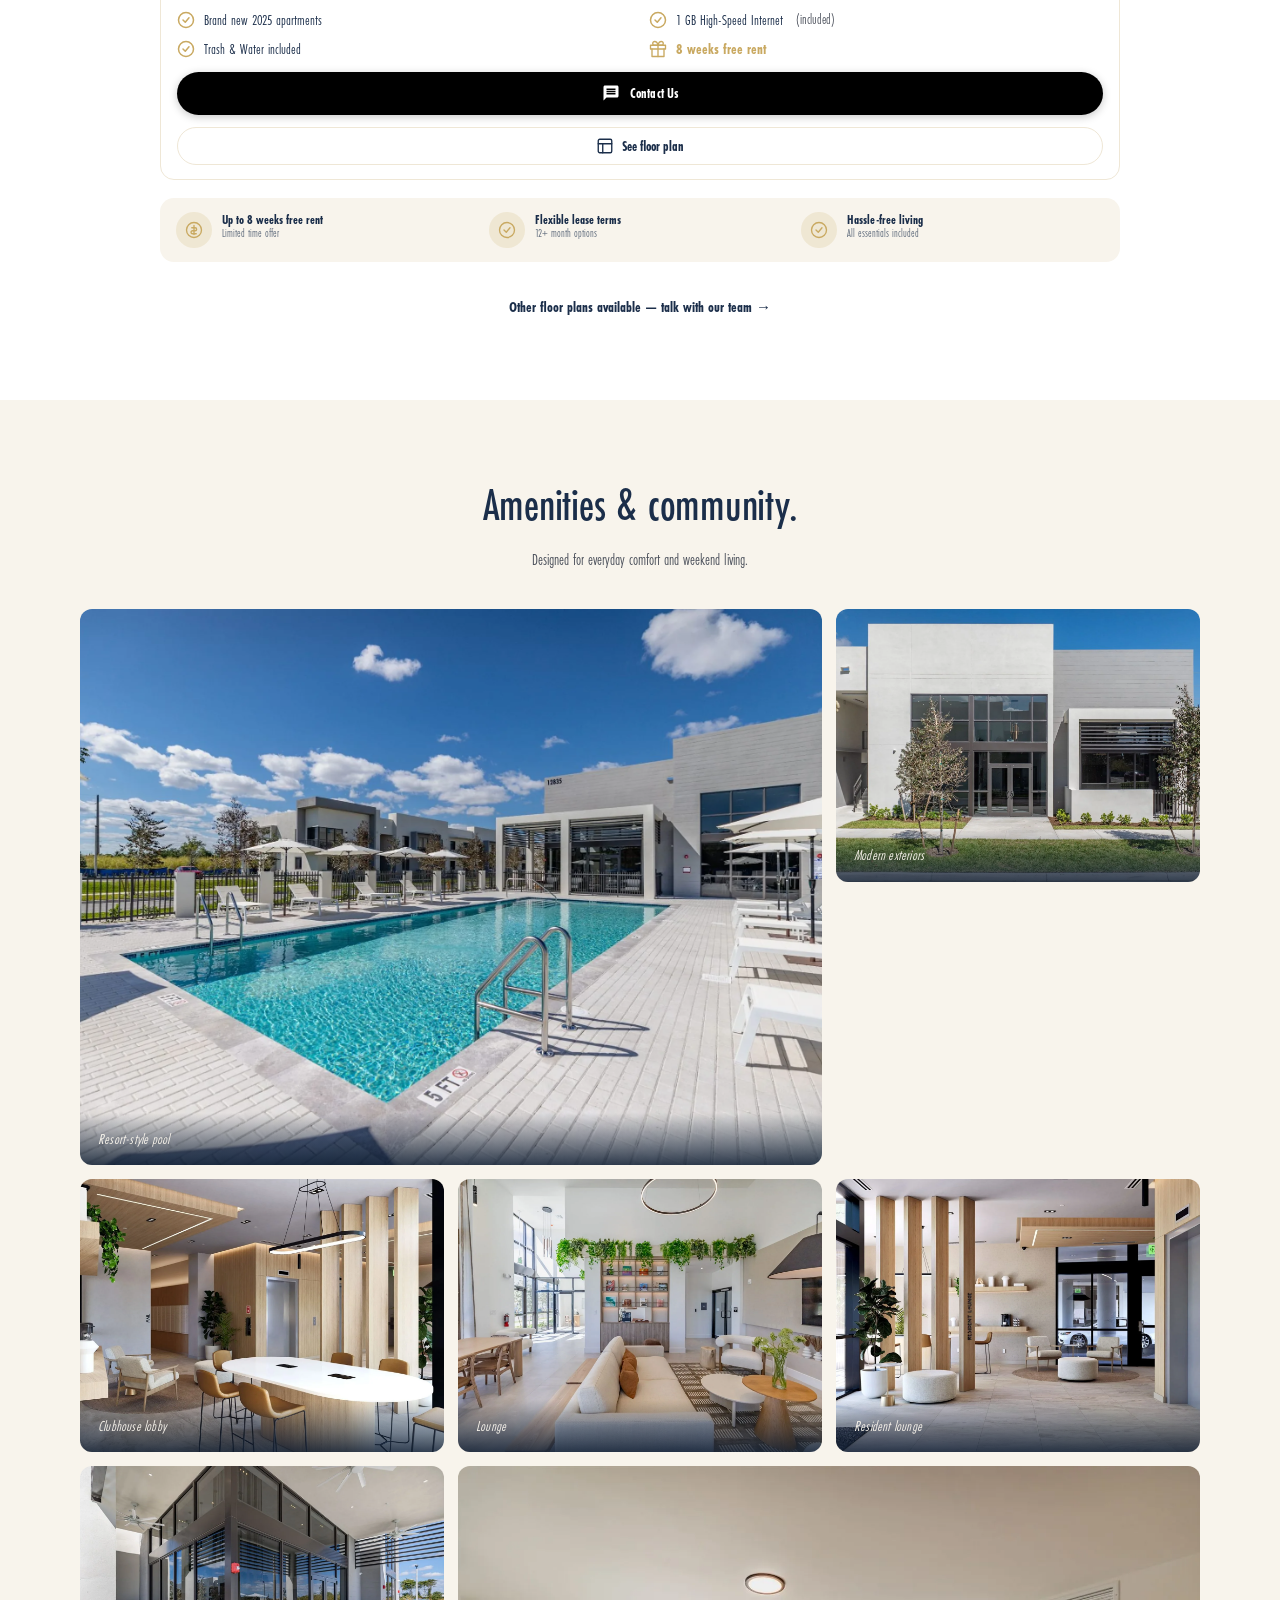
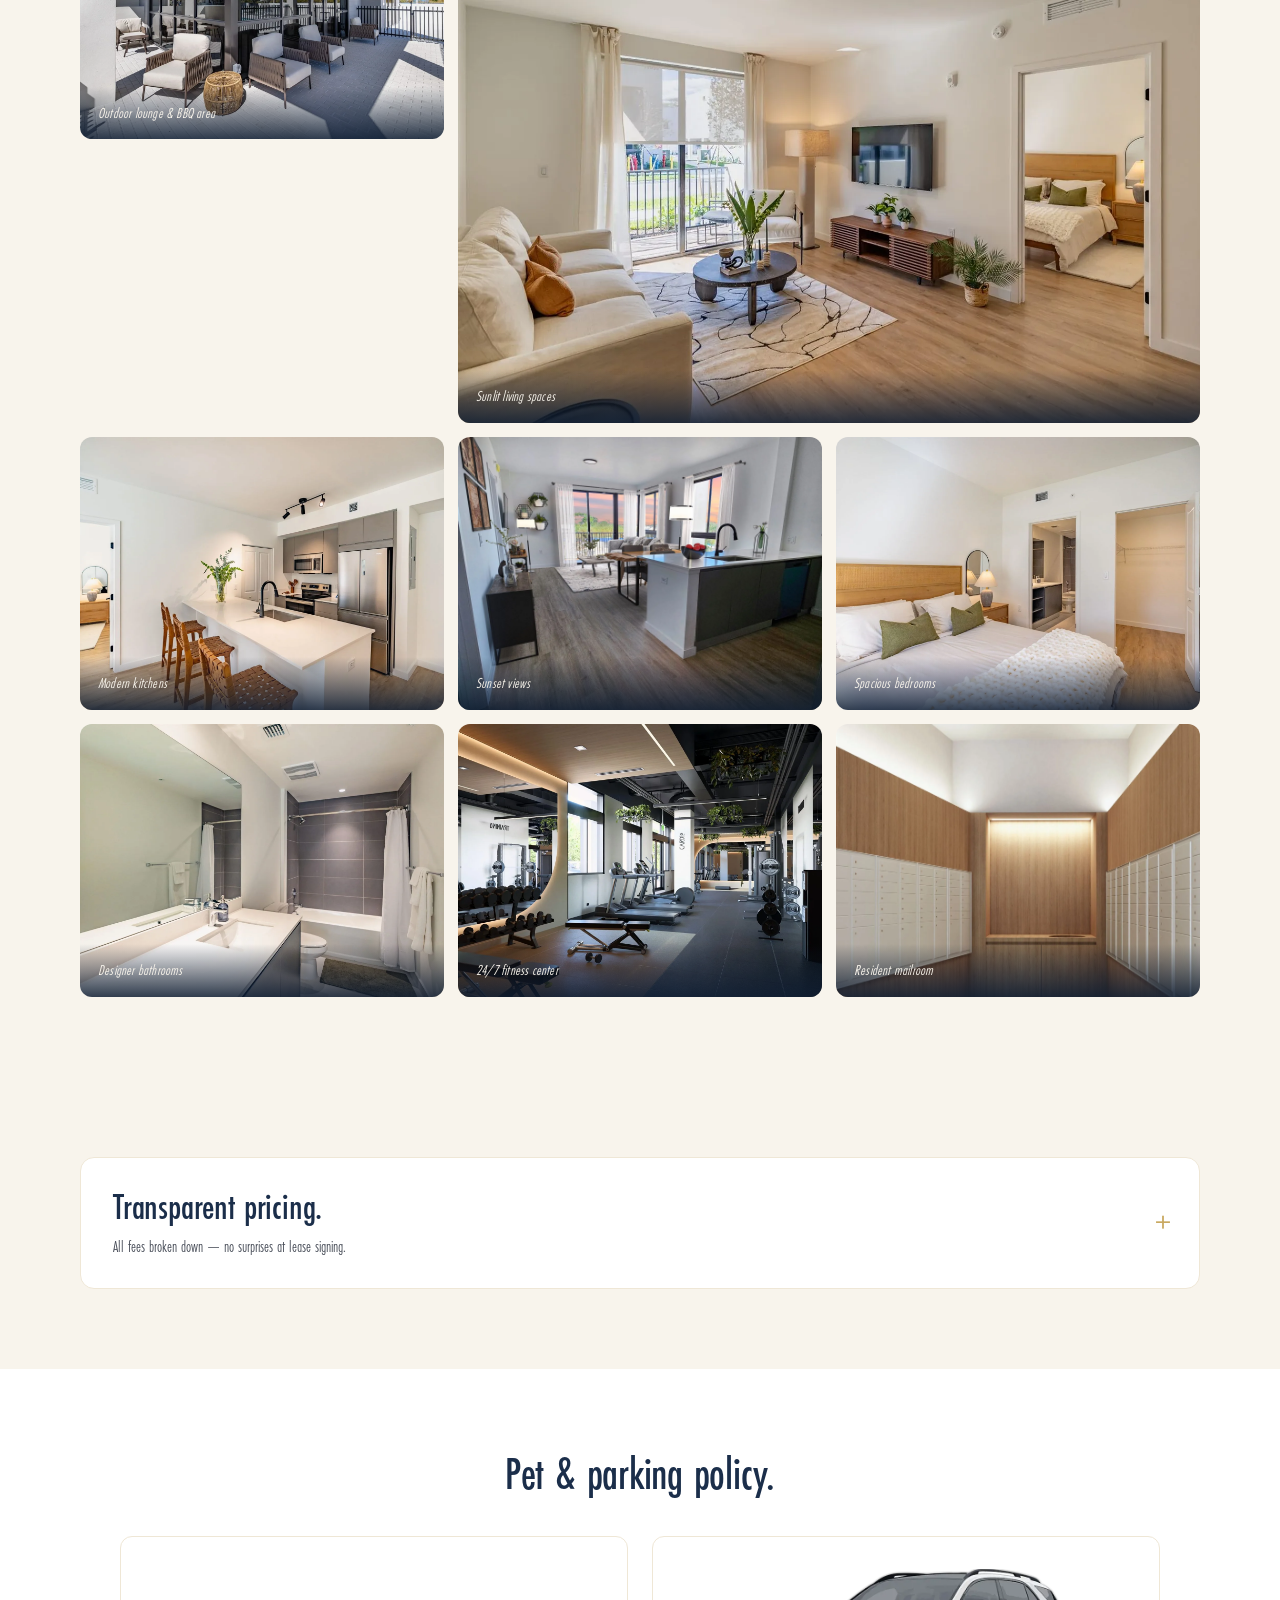
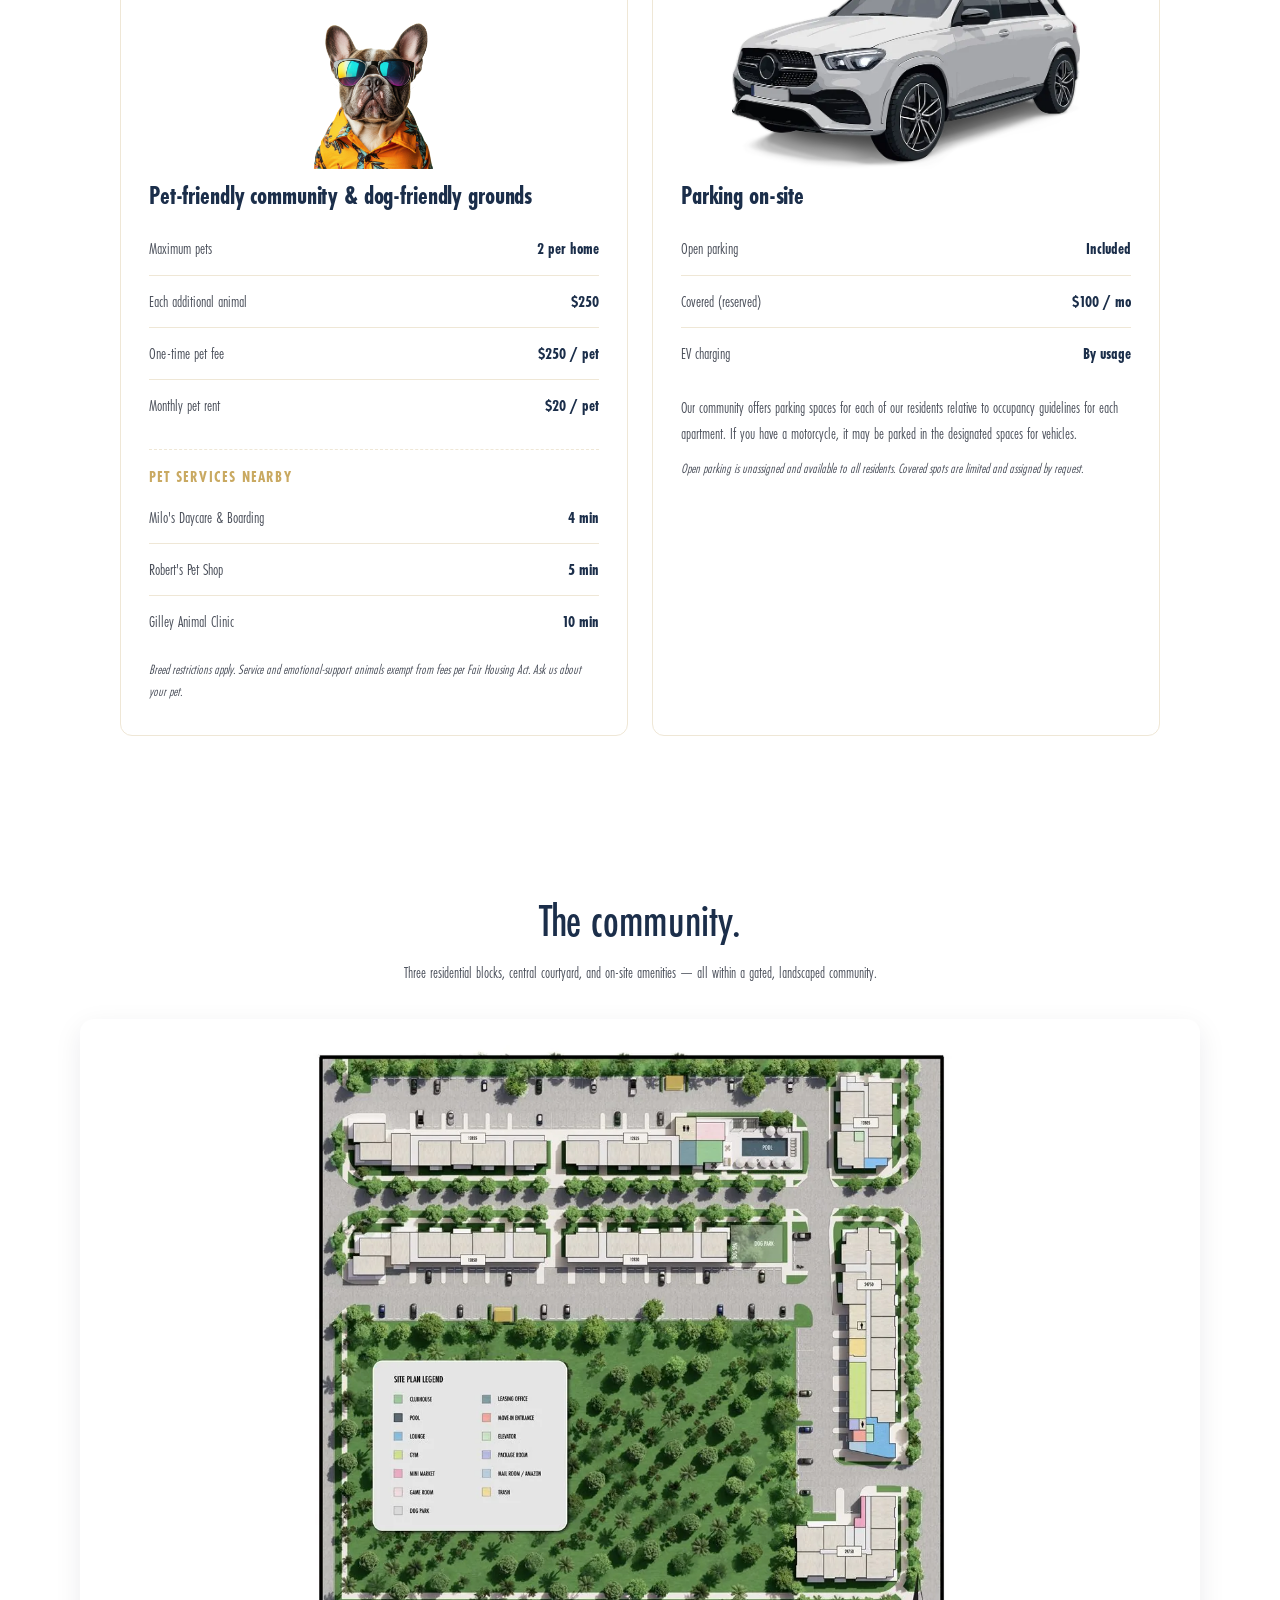
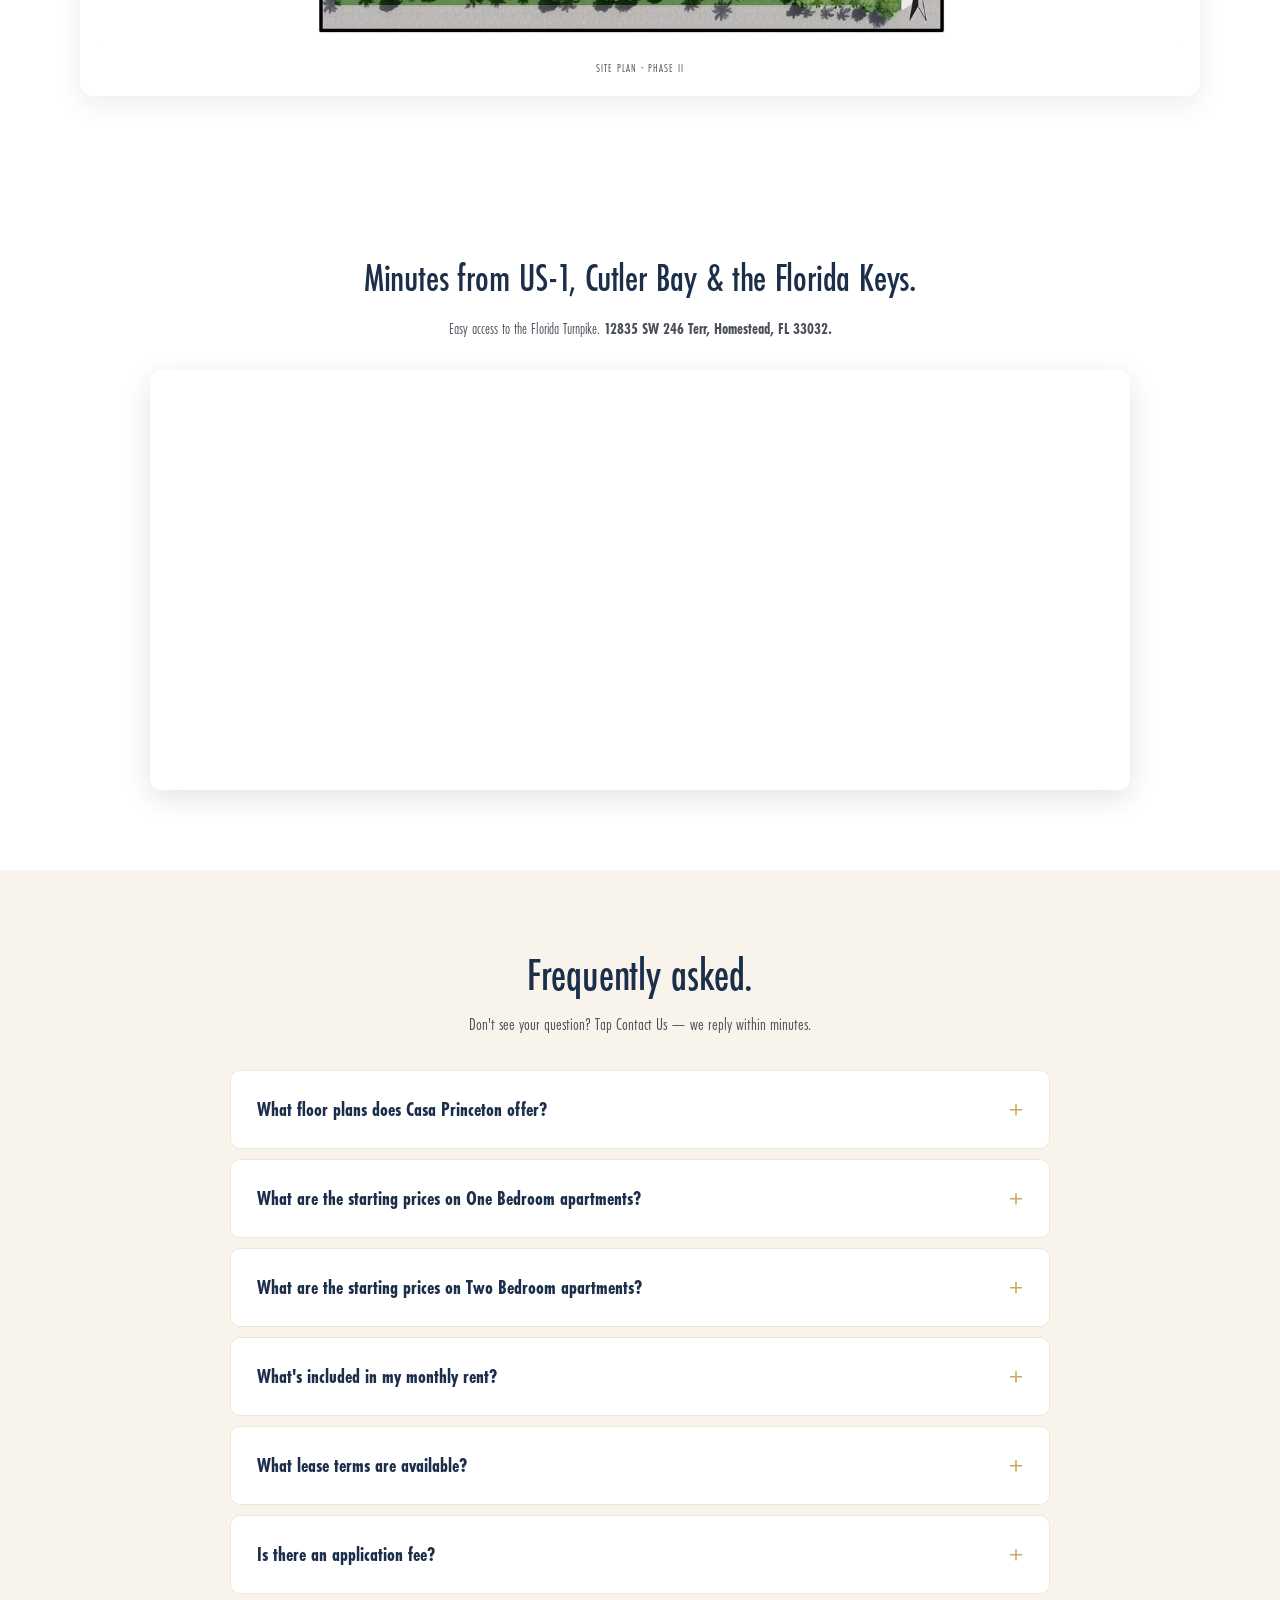
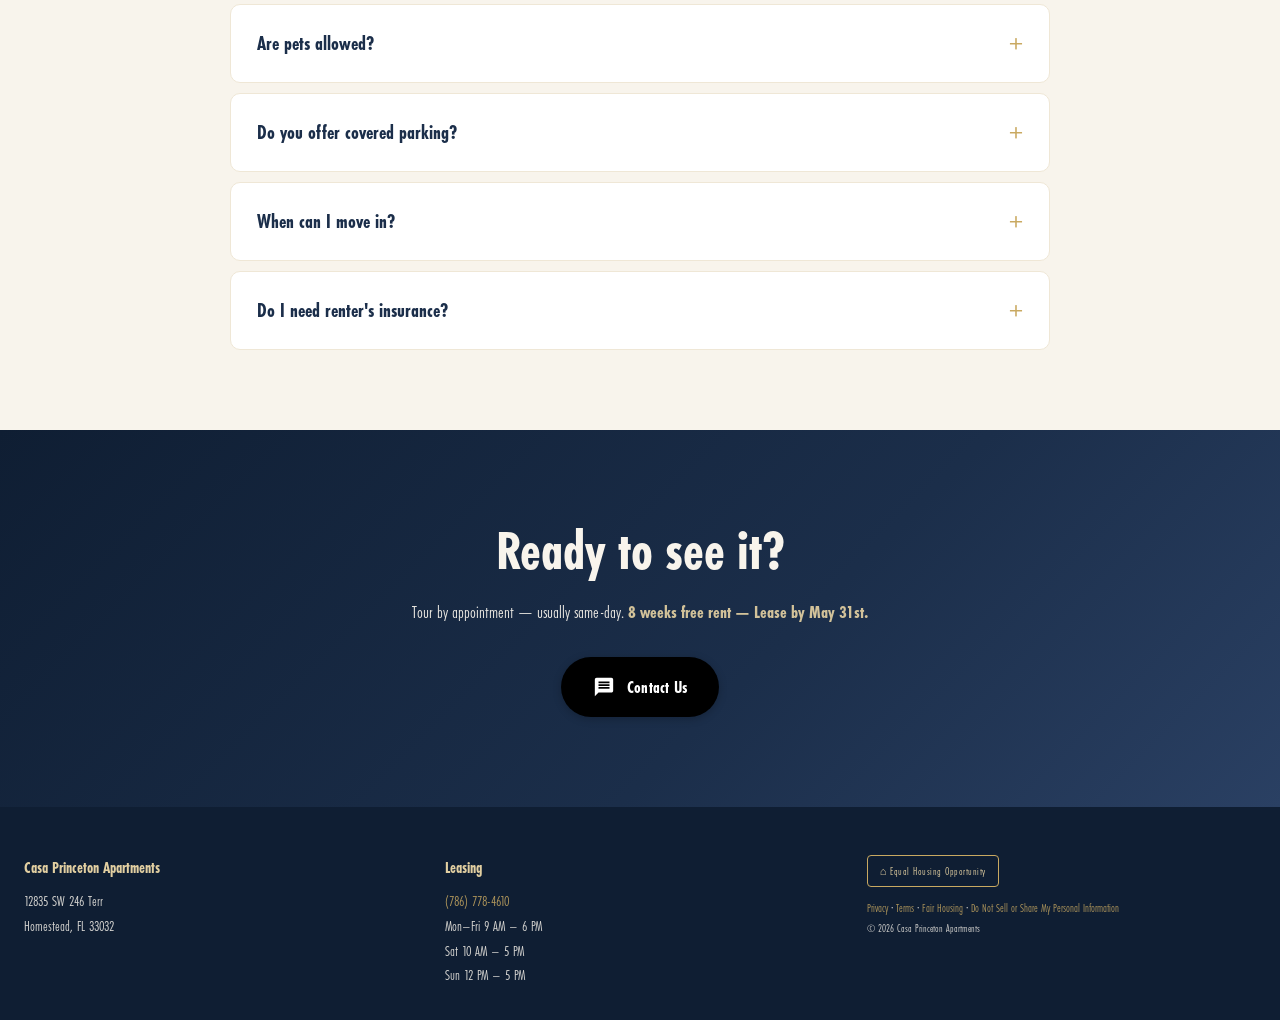
==== commit d885e32e: "chore: replace contact phone (786) 977-3672 with (786) 778-4610 Update displayed phone number and al" ====
--- a/index.html
+++ b/index.html
@@ -56,7 +56,7 @@
   "name": "Casa Princeton Apartments",
   "description": "Brand-new 1 & 2-bedroom apartments in Princeton, Florida. From $1,945/month — 1 GB internet, trash and water included. 8 weeks free rent.",
   "url": "https://www.casaprincetonflorida.com/",
-  "telephone": "+1-786-977-3672",
+  "telephone": "+1-786-778-4610",
   "image": "https://www.casaprincetonflorida.com/assets/img/og/og-default.png",
   "priceRange": "$1,945 - $2,225",
   "address": {
@@ -84,7 +84,7 @@
   "name": "Casa Princeton Apartments — Leasing Office",
   "image": "https://www.casaprincetonflorida.com/assets/img/og/og-default.png",
   "url": "https://www.casaprincetonflorida.com/",
-  "telephone": "+1-786-977-3672",
+  "telephone": "+1-786-778-4610",
   "priceRange": "$1,945 - $2,225",
   "address": {
     "@type": "PostalAddress",
@@ -144,7 +144,7 @@
     <button class="concession-banner__close" id="concessionClose" type="button" aria-label="Close offer banner">×</button>
   </div>
 
-  <!-- TODO[CLIENT]: Confirm contact number is +1 786-977-3672 -->
+  <!-- TODO[CLIENT]: Confirm contact number is +1 786-778-4610 -->
   <header class="landing-header" id="top">
     <a href="#hero" class="landing-header__logo" aria-label="Casa Princeton — top of page">
       <img src="assets/img/logo-casa-princeton.png" alt="Casa Princeton" class="landing-header__logo-img" />
@@ -157,7 +157,7 @@
       <a href="#location">Location</a>
     </nav>
     <button class="lang-toggle" id="langToggle" type="button" aria-label="Switch to Spanish">ES</button>
-    <a href="sms:+17869773672?body=Hi%2C%20I%27m%20interested%20in%20Casa%20Princeton" class="btn btn--contact" data-wa-source="header">
+    <a href="sms:+17867784610?body=Hi%2C%20I%27m%20interested%20in%20Casa%20Princeton" class="btn btn--contact" data-wa-source="header">
       <svg viewBox="0 0 24 24" fill="currentColor" aria-hidden="true" class="icon-chat"><path d="M20 2H4c-1.1 0-2 .9-2 2v18l4-4h14c1.1 0 2-.9 2-2V4c0-1.1-.9-2-2-2zm-2 12H6v-2h12v2zm0-3H6V9h12v2zm0-3H6V6h12v2z"/></svg>
       <span>Contact Us</span>
     </a>
@@ -200,21 +200,21 @@
   <div class="hero-landing__inner">
     <h1><em>New Apartments</em><br class="br--mobile"/> in Princeton, FL<br/>— Now Leasing</h1>
     <div class="hero__prices">
-      <a href="sms:+17869773672?body=Hi%2C%20I%27m%20interested%20in%20a%201BR%20at%20Casa%20Princeton" class="hero__price-chip" data-wa-source="hero-price-1br" aria-label="Text us about the 1 Bedroom from $1,945 per month">
+      <a href="sms:+17867784610?body=Hi%2C%20I%27m%20interested%20in%20a%201BR%20at%20Casa%20Princeton" class="hero__price-chip" data-wa-source="hero-price-1br" aria-label="Text us about the 1 Bedroom from $1,945 per month">
         <span class="hero__price-label">1 BR from</span>
         <span class="hero__price-value">$1,945<small>/mo</small></span>
       </a>
-      <a href="sms:+17869773672?body=Hi%2C%20I%27m%20interested%20in%20a%202BR%20at%20Casa%20Princeton" class="hero__price-chip" data-wa-source="hero-price-2br" aria-label="Text us about the 2 Bedrooms from $2,225 per month">
+      <a href="sms:+17867784610?body=Hi%2C%20I%27m%20interested%20in%20a%202BR%20at%20Casa%20Princeton" class="hero__price-chip" data-wa-source="hero-price-2br" aria-label="Text us about the 2 Bedrooms from $2,225 per month">
         <span class="hero__price-label">2 BR from</span>
         <span class="hero__price-value">$2,225<small>/mo</small></span>
       </a>
     </div>
-    <p class="hero__sub">8 weeks free rent — Lease by May 31st. <a href="sms:+17869773672?body=Hi%2C%20I%27d%20like%20to%20book%20a%20tour%20at%20Casa%20Princeton" class="hero__sub-link" data-wa-source="hero-sub-tour">Book a Tour</a></p>
-    <a href="sms:+17869773672?body=Hi%2C%20I%27m%20interested%20in%20Casa%20Princeton" class="btn btn--contact btn--lg" data-wa-source="hero">
+    <p class="hero__sub">8 weeks free rent — Lease by May 31st. <a href="sms:+17867784610?body=Hi%2C%20I%27d%20like%20to%20book%20a%20tour%20at%20Casa%20Princeton" class="hero__sub-link" data-wa-source="hero-sub-tour">Book a Tour</a></p>
+    <a href="sms:+17867784610?body=Hi%2C%20I%27m%20interested%20in%20Casa%20Princeton" class="btn btn--contact btn--lg" data-wa-source="hero">
       <svg viewBox="0 0 24 24" fill="currentColor" aria-hidden="true" class="icon-chat"><path d="M20 2H4c-1.1 0-2 .9-2 2v18l4-4h14c1.1 0 2-.9 2-2V4c0-1.1-.9-2-2-2zm-2 12H6v-2h12v2zm0-3H6V9h12v2zm0-3H6V6h12v2z"/></svg>
       <span>Contact Us</span>
     </a>
-    <p class="hero__phone-fallback"><span class="hero__phone-or">or call</span> <a href="tel:+17869773672" data-wa-source="hero-tel">(786) 977-3672</a></p>
+    <p class="hero__phone-fallback"><span class="hero__phone-or">or call</span> <a href="tel:+17867784610" data-wa-source="hero-tel">(786) 778-4610</a></p>
   </div>
 
   <div class="hero-landing__dots" role="tablist" aria-label="Choose slide">
@@ -290,7 +290,7 @@
           <li><svg viewBox="0 0 24 24" fill="none" stroke="currentColor" stroke-width="2" stroke-linecap="round" stroke-linejoin="round" aria-hidden="true"><circle cx="12" cy="12" r="10"/><polyline points="8 12 11 15 16 9"/></svg>Trash &amp; Water included</li>
           <li class="is-highlight"><svg viewBox="0 0 24 24" fill="none" stroke="currentColor" stroke-width="1.8" stroke-linecap="round" stroke-linejoin="round" aria-hidden="true"><polyline points="20 12 20 22 4 22 4 12"/><rect x="2" y="7" width="20" height="5"/><line x1="12" y1="22" x2="12" y2="7"/><path d="M12 7H7.5a2.5 2.5 0 0 1 0-5C11 2 12 7 12 7zM12 7h4.5a2.5 2.5 0 0 0 0-5C13 2 12 7 12 7z"/></svg>8 weeks free rent</li>
         </ul>
-        <a href="sms:+17869773672?body=Hi%2C%20I%27m%20interested%20in%20a%201BR%20at%20Casa%20Princeton" class="btn btn--contact unit-card__cta" data-wa-source="unit-1br">
+        <a href="sms:+17867784610?body=Hi%2C%20I%27m%20interested%20in%20a%201BR%20at%20Casa%20Princeton" class="btn btn--contact unit-card__cta" data-wa-source="unit-1br">
           <svg viewBox="0 0 24 24" fill="currentColor" aria-hidden="true" class="icon-chat"><path d="M20 2H4c-1.1 0-2 .9-2 2v18l4-4h14c1.1 0 2-.9 2-2V4c0-1.1-.9-2-2-2zm-2 12H6v-2h12v2zm0-3H6V9h12v2zm0-3H6V6h12v2z"/></svg>
           Contact Us
         </a>
@@ -324,7 +324,7 @@
           <li><svg viewBox="0 0 24 24" fill="none" stroke="currentColor" stroke-width="2" stroke-linecap="round" stroke-linejoin="round" aria-hidden="true"><circle cx="12" cy="12" r="10"/><polyline points="8 12 11 15 16 9"/></svg>Trash &amp; Water included</li>
           <li class="is-highlight"><svg viewBox="0 0 24 24" fill="none" stroke="currentColor" stroke-width="1.8" stroke-linecap="round" stroke-linejoin="round" aria-hidden="true"><polyline points="20 12 20 22 4 22 4 12"/><rect x="2" y="7" width="20" height="5"/><line x1="12" y1="22" x2="12" y2="7"/><path d="M12 7H7.5a2.5 2.5 0 0 1 0-5C11 2 12 7 12 7zM12 7h4.5a2.5 2.5 0 0 0 0-5C13 2 12 7 12 7z"/></svg>8 weeks free rent</li>
         </ul>
-        <a href="sms:+17869773672?body=Hi%2C%20I%27m%20interested%20in%20a%202BR%20at%20Casa%20Princeton" class="btn btn--contact unit-card__cta" data-wa-source="unit-2br">
+        <a href="sms:+17867784610?body=Hi%2C%20I%27m%20interested%20in%20a%202BR%20at%20Casa%20Princeton" class="btn btn--contact unit-card__cta" data-wa-source="unit-2br">
           <svg viewBox="0 0 24 24" fill="currentColor" aria-hidden="true" class="icon-chat"><path d="M20 2H4c-1.1 0-2 .9-2 2v18l4-4h14c1.1 0 2-.9 2-2V4c0-1.1-.9-2-2-2zm-2 12H6v-2h12v2zm0-3H6V9h12v2zm0-3H6V6h12v2z"/></svg>
           Contact Us
         </a>
@@ -368,7 +368,7 @@
     </div>
 
     <p class="units-section__more">
-      <a href="sms:+17869773672?body=Hi%2C%20I%27d%20like%20to%20see%20other%20floor%20plans%20at%20Casa%20Princeton" class="units-section__more-link" data-wa-source="other-plans">
+      <a href="sms:+17867784610?body=Hi%2C%20I%27d%20like%20to%20see%20other%20floor%20plans%20at%20Casa%20Princeton" class="units-section__more-link" data-wa-source="other-plans">
         Other floor plans available — talk with our team →
       </a>
     </p>
@@ -685,7 +685,7 @@
   <div class="final-cta__inner">
     <h2>Ready to see it?</h2>
     <p>Tour by appointment — usually same-day. <strong>8 weeks free rent — Lease by May 31st.</strong></p>
-    <a href="sms:+17869773672?body=Hi%2C%20I%27d%20like%20to%20schedule%20a%20tour%20at%20Casa%20Princeton" class="btn btn--contact btn--lg" data-wa-source="final-cta">
+    <a href="sms:+17867784610?body=Hi%2C%20I%27d%20like%20to%20schedule%20a%20tour%20at%20Casa%20Princeton" class="btn btn--contact btn--lg" data-wa-source="final-cta">
       <svg viewBox="0 0 24 24" fill="currentColor" aria-hidden="true" class="icon-chat"><path d="M20 2H4c-1.1 0-2 .9-2 2v18l4-4h14c1.1 0 2-.9 2-2V4c0-1.1-.9-2-2-2zm-2 12H6v-2h12v2zm0-3H6V9h12v2zm0-3H6V6h12v2z"/></svg>
       <span>Contact Us</span>
     </a>
@@ -702,7 +702,7 @@
   </div>
   <div class="landing-footer__col">
     <strong>Leasing</strong>
-    <p><a href="tel:+17869773672">(786) 977-3672</a><br/>Mon–Fri 9 AM – 6 PM<br/>Sat 10 AM – 5 PM<br/>Sun 12 PM – 5 PM</p>
+    <p><a href="tel:+17867784610">(786) 778-4610</a><br/>Mon–Fri 9 AM – 6 PM<br/>Sat 10 AM – 5 PM<br/>Sun 12 PM – 5 PM</p>
   </div>
   <div class="landing-footer__col">
     <span class="eho-badge" aria-label="Equal Housing Opportunity">⌂ Equal Housing Opportunity</span>
@@ -714,7 +714,7 @@
 </footer>
 
 <!-- ════════ Floating Contact FAB ════════ -->
-<a href="sms:+17869773672?body=Hi%2C%20I%27m%20interested%20in%20Casa%20Princeton" class="fab-contact" aria-label="Contact Us" data-wa-source="fab">
+<a href="sms:+17867784610?body=Hi%2C%20I%27m%20interested%20in%20Casa%20Princeton" class="fab-contact" aria-label="Contact Us" data-wa-source="fab">
   <svg viewBox="0 0 24 24" fill="currentColor" aria-hidden="true" class="fab-contact__icon"><path d="M20 2H4c-1.1 0-2 .9-2 2v18l4-4h14c1.1 0 2-.9 2-2V4c0-1.1-.9-2-2-2zm-2 12H6v-2h12v2zm0-3H6V9h12v2zm0-3H6V6h12v2z"/></svg>
   <span class="fab-contact__text">Contact Us</span>
 </a>
--- a/styles.css
+++ b/styles.css
@@ -2669,6 +2669,12 @@
   padding: 80px 24px;
   background: var(--paper);
 }
+@media (max-width: 720px) {
+  .community-section { padding: 16px 18px 18px; }
+  .community-section h2 { margin-bottom: 6px; font-size: clamp(24px, 5.5vw, 30px); }
+  .community-section__sub { margin-bottom: 14px; font-size: 14.5px; }
+  .community-section__figure figcaption { margin-top: 8px; }
+}
 .community-section__inner {
   max-width: 1120px;
   margin: 0 auto;
@@ -2737,7 +2743,12 @@
   box-shadow: 0 8px 28px rgba(15, 30, 51, 0.12);
   display: block;
 }
-@media (max-width: 720px) { .location-landing iframe { height: 320px; } }
+@media (max-width: 720px) {
+  .location-landing { padding: 22px 18px 28px; }
+  .location-landing h2 { font-size: clamp(24px, 5.5vw, 30px); margin-bottom: 10px; }
+  .location-landing > .location-landing__inner > p { font-size: 14.5px; margin-bottom: 16px; }
+  .location-landing iframe { height: 320px; }
+}
 
 /* Final CTA */
 .final-cta {
@@ -3114,8 +3125,14 @@
   gap: 14px;
 }
 .fees-list li:last-child { border-bottom: none; }
-.fees-list span { color: var(--ink-soft); }
-.fees-list strong { color: var(--navy); font-weight: 700; white-space: nowrap; }
+.fees-list span { color: var(--ink-soft); flex: 1 1 auto; min-width: 0; }
+.fees-list strong {
+  color: var(--navy);
+  font-weight: 700;
+  text-align: right;
+  flex-shrink: 0;
+  max-width: 60%;
+}
 .fees-section__note {
   text-align: center;
   font-size: 12.5px;
@@ -3440,6 +3457,9 @@
   color: var(--cream);
   opacity: 0.92;
 }
+@media (max-width: 720px) {
+  .hero__phone-fallback { font-size: 21px; margin-top: 16px; }
+}
 .hero__phone-fallback a {
   color: var(--cream);
   font-weight: 600;
@@ -3459,15 +3479,15 @@
   body { font-size: 22px; }
 
   /* Top banner */
-  .concession-banner { font-size: 22px !important; padding: 17px 48px 17px 18px; line-height: 1.3; }
-  .concession-banner__icon { font-size: 24px; }
+  .concession-banner { font-size: 22px !important; padding: 10px 46px 10px 16px; line-height: 1.25; }
+  .concession-banner__icon { font-size: 22px; }
 
   /* Header / lang toggle / Contact CTA in header */
   .lang-toggle { font-size: 14px !important; padding: 8px 14px !important; }
 
   /* Hero — much bigger headline + sub on mobile */
   .hero-landing__inner h1 { font-size: clamp(36px, 9.5vw, 52px) !important; line-height: 1.1; }
-  .hero__sub { font-size: 19px !important; max-width: 100%; }
+  .hero__sub { font-size: 23px !important; max-width: 100%; line-height: 1.4; }
   .hero__price-label { font-size: 14px; letter-spacing: 1.4px; }
   .hero__price-value { font-size: 30px; }
   .hero__price-value small { font-size: 15px; }
@@ -3551,7 +3571,7 @@
 /* Top trust strip */
 .units-trust-strip {
   display: grid;
-  grid-template-columns: repeat(3, 1fr);
+  grid-template-columns: auto minmax(0, 1fr) auto;
   gap: 10px;
   margin-bottom: 18px;
   padding: 12px 14px;
@@ -3561,7 +3581,7 @@
 }
 .units-trust-strip__item {
   display: flex;
-  align-items: center;
+  align-items: flex-start;
   gap: 10px;
   min-width: 0;
 }
@@ -3600,6 +3620,10 @@
   font-size: 13px;
   color: var(--navy);
   font-weight: 700;
+}
+.units-trust-strip__item:nth-child(1) .units-trust-strip__text strong,
+.units-trust-strip__item:nth-child(3) .units-trust-strip__text strong {
+  white-space: nowrap;
 }
 .units-trust-strip__text span {
   font-size: 11.5px;
@@ -3731,13 +3755,14 @@
   text-align: right;
 }
 
-/* Perks list — full-width bullets below header */
+/* Perks list — full-width bullets below header, 2 columns */
 .unit-card__perks {
   list-style: none;
   padding: 0;
   margin: 0;
   display: grid;
-  gap: 8px;
+  grid-template-columns: repeat(2, minmax(0, 1fr));
+  gap: 8px 18px;
 }
 .unit-card__perks li {
   display: flex;
@@ -3807,7 +3832,7 @@
 }
 .units-perks-strip__item {
   display: flex;
-  align-items: center;
+  align-items: flex-start;
   gap: 10px;
   min-width: 0;
 }
@@ -3841,44 +3866,50 @@
 
 /* Tablet & mobile */
 @media (max-width: 720px) {
-  .unit-card { padding: 16px 18px; gap: 14px; }
+  .unit-card { padding: 16px 18px; gap: 12px; }
   .unit-card__header { gap: 14px; }
   .unit-card__title { gap: 12px; }
-  .unit-card__br { font-size: 36px; }
-  .unit-card__name strong { font-size: 17px; }
-  .unit-card__name span { font-size: 15px; }
-  .unit-card__price-label { font-size: 14px; }
-  .unit-card__price strong { font-size: 34px; }
-  .unit-card__price small { font-size: 16px; }
-  .unit-card__price-note { font-size: 13px; }
-  .unit-card__perks { gap: 9px; }
-  .unit-card__perks li { font-size: 16px; line-height: 1.4; }
-  .unit-card__perks li svg { width: 19px; height: 19px; }
+  .unit-card__br { font-size: 40px; }
+  .unit-card__name strong { font-size: 19px; }
+  .unit-card__name span { font-size: 16.5px; }
+  .unit-card__price-label { font-size: 16px; }
+  .unit-card__price strong { font-size: 38px; }
+  .unit-card__price small { font-size: 18px; }
+  .unit-card__price-note { font-size: 14px; }
+  .unit-card__perks { gap: 8px 12px; }
+  .unit-card__perks li { font-size: 16.5px; line-height: 1.35; align-items: flex-start; }
+  .unit-card__perks li svg { width: 19px; height: 19px; margin-top: 1px; }
   .unit-card__perks-note { font-size: 15px; }
-  .unit-card__cta { font-size: 17px; padding: 14px 22px; }
-  .unit-card__plan-btn { font-size: 16px; padding: 12px 22px; }
+  .unit-card__cta { font-size: 19px; padding: 14px 22px; }
+  .unit-card__plan-btn { font-size: 18px; padding: 12px 22px; }
   /* Trust + perks strips stay 3-col but compress */
   .units-trust-strip { padding: 12px 12px; gap: 8px; margin-bottom: 14px; }
   .units-trust-strip__item { gap: 8px; }
-  .units-trust-strip__icon { width: 34px; height: 34px; }
-  .units-trust-strip__icon svg { width: 17px; height: 17px; }
-  .units-trust-strip__text strong { font-size: 13px; line-height: 1.2; }
-  .units-trust-strip__text span { font-size: 12px; }
+  .units-trust-strip__icon { width: 36px; height: 36px; }
+  .units-trust-strip__icon svg { width: 18px; height: 18px; }
+  .units-trust-strip__text strong { font-size: 14px; line-height: 1.2; }
+  .units-trust-strip__text span { font-size: 13px; }
   .units-perks-strip { padding: 12px 12px; gap: 8px; }
   .units-perks-strip__item { gap: 8px; }
-  .units-perks-strip__icon { width: 34px; height: 34px; }
-  .units-perks-strip__icon svg { width: 17px; height: 17px; }
-  .units-perks-strip__text strong { font-size: 13px; line-height: 1.2; }
-  .units-perks-strip__text span { font-size: 12px; }
+  .units-perks-strip__icon { width: 36px; height: 36px; }
+  .units-perks-strip__icon svg { width: 18px; height: 18px; }
+  .units-perks-strip__text strong { font-size: 14px; line-height: 1.2; }
+  .units-perks-strip__text span { font-size: 13px; }
 }
 @media (max-width: 420px) {
   .unit-card { padding: 14px 14px; }
   .unit-card__header { gap: 10px; }
-  .unit-card__br { font-size: 30px; }
-  .unit-card__name strong { font-size: 15.5px; }
-  .unit-card__name span { font-size: 13.5px; }
-  .unit-card__price strong { font-size: 28px; }
-  .unit-card__price small { font-size: 14px; }
+  .unit-card__br { font-size: 34px; }
+  .unit-card__name strong { font-size: 17px; }
+  .unit-card__name span { font-size: 15px; }
+  .unit-card__price-label { font-size: 14.5px; }
+  .unit-card__price strong { font-size: 32px; }
+  .unit-card__price small { font-size: 16px; }
+  .unit-card__price-note { font-size: 13px; }
+  .unit-card__perks { gap: 7px 10px; }
   .unit-card__perks li { font-size: 15px; }
   .unit-card__perks li svg { width: 17px; height: 17px; }
-}
+  .unit-card__perks-note { font-size: 13.5px; }
+  .unit-card__cta { font-size: 17px; padding: 12px 20px; }
+  .unit-card__plan-btn { font-size: 16px; padding: 10px 20px; }
+}
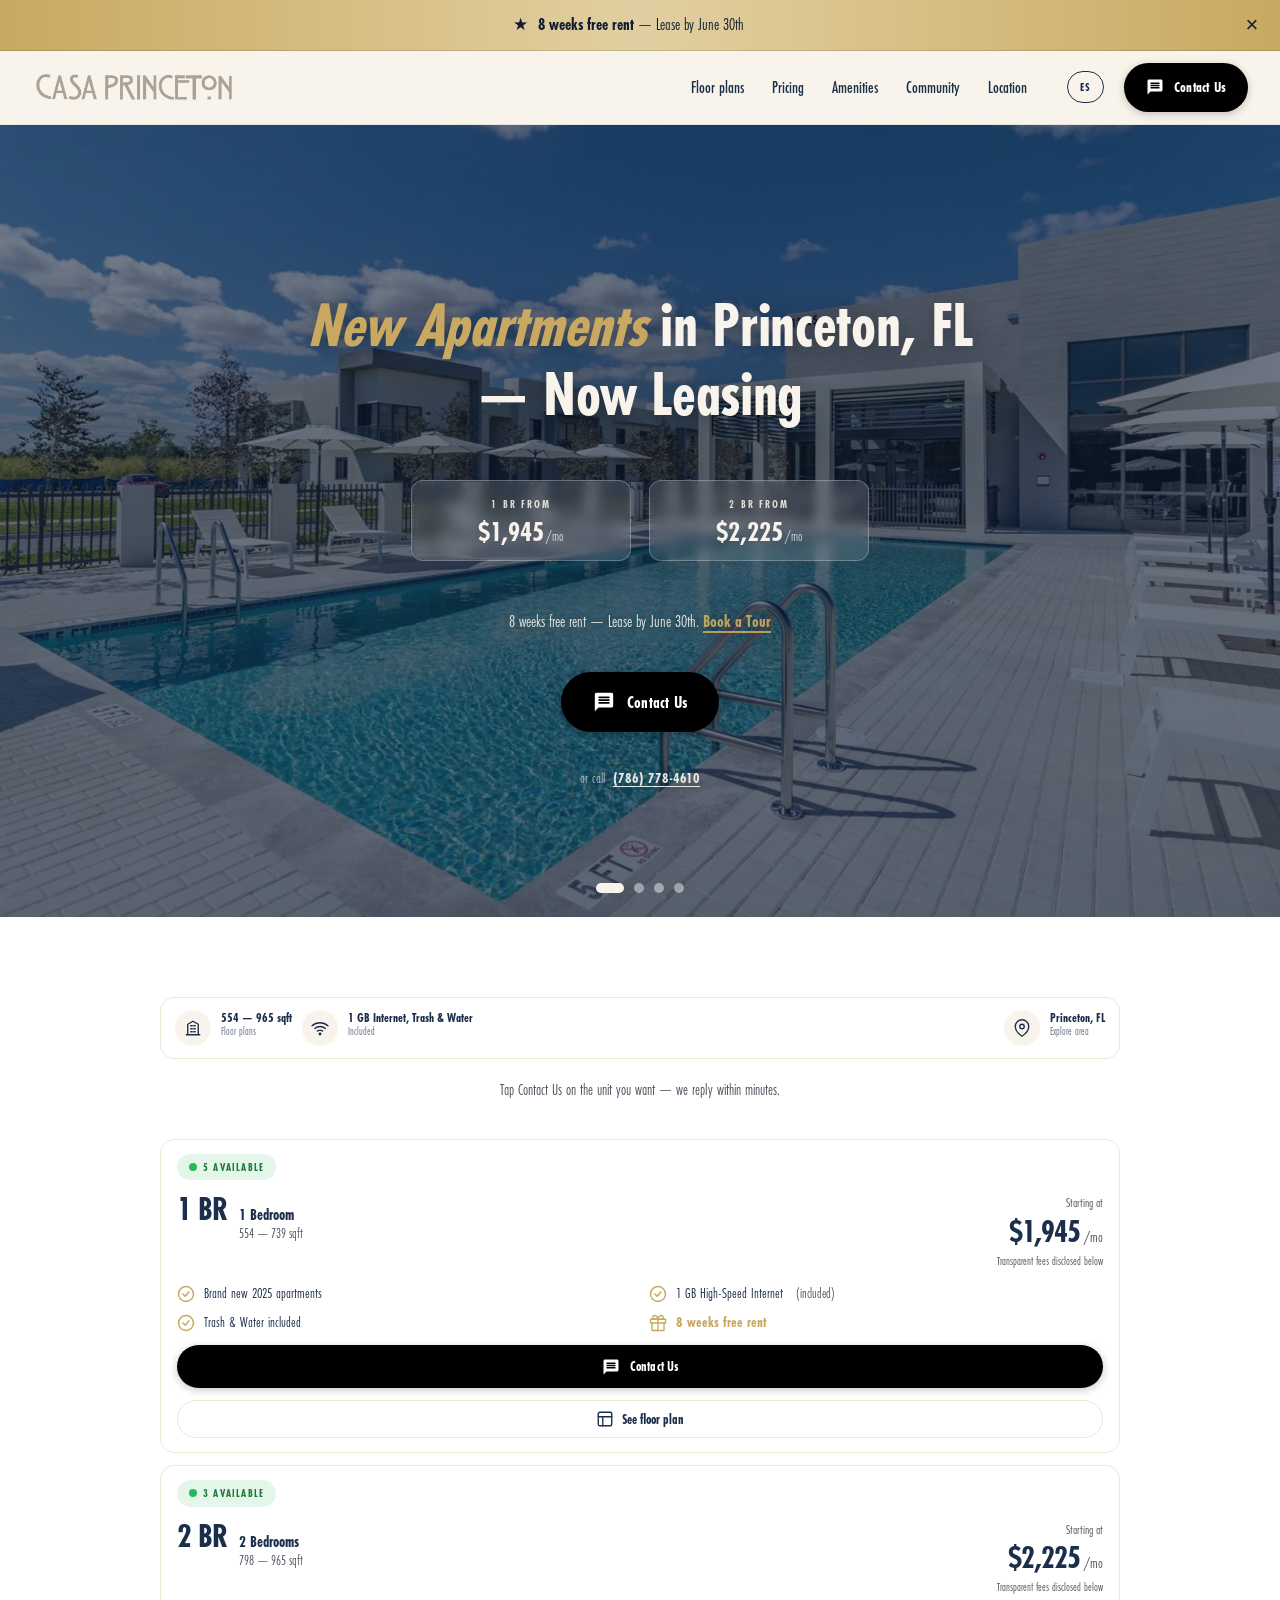
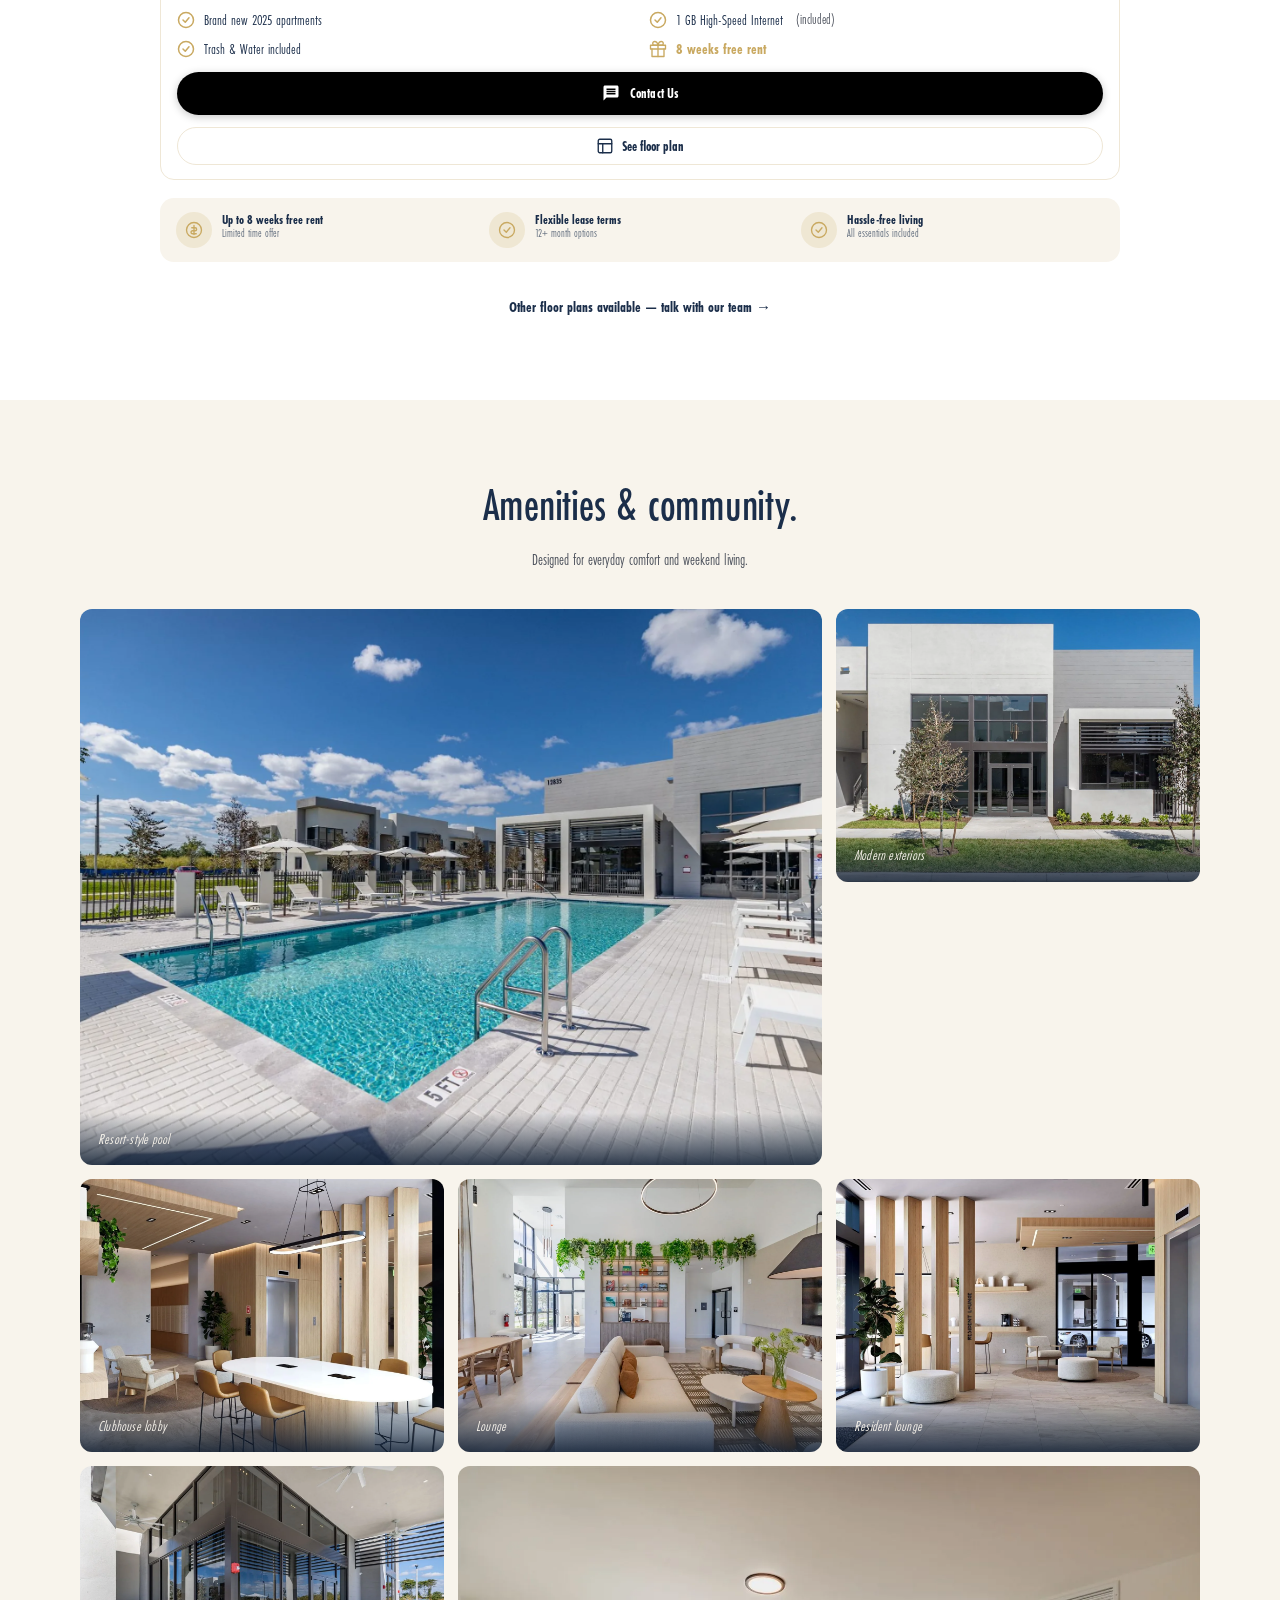
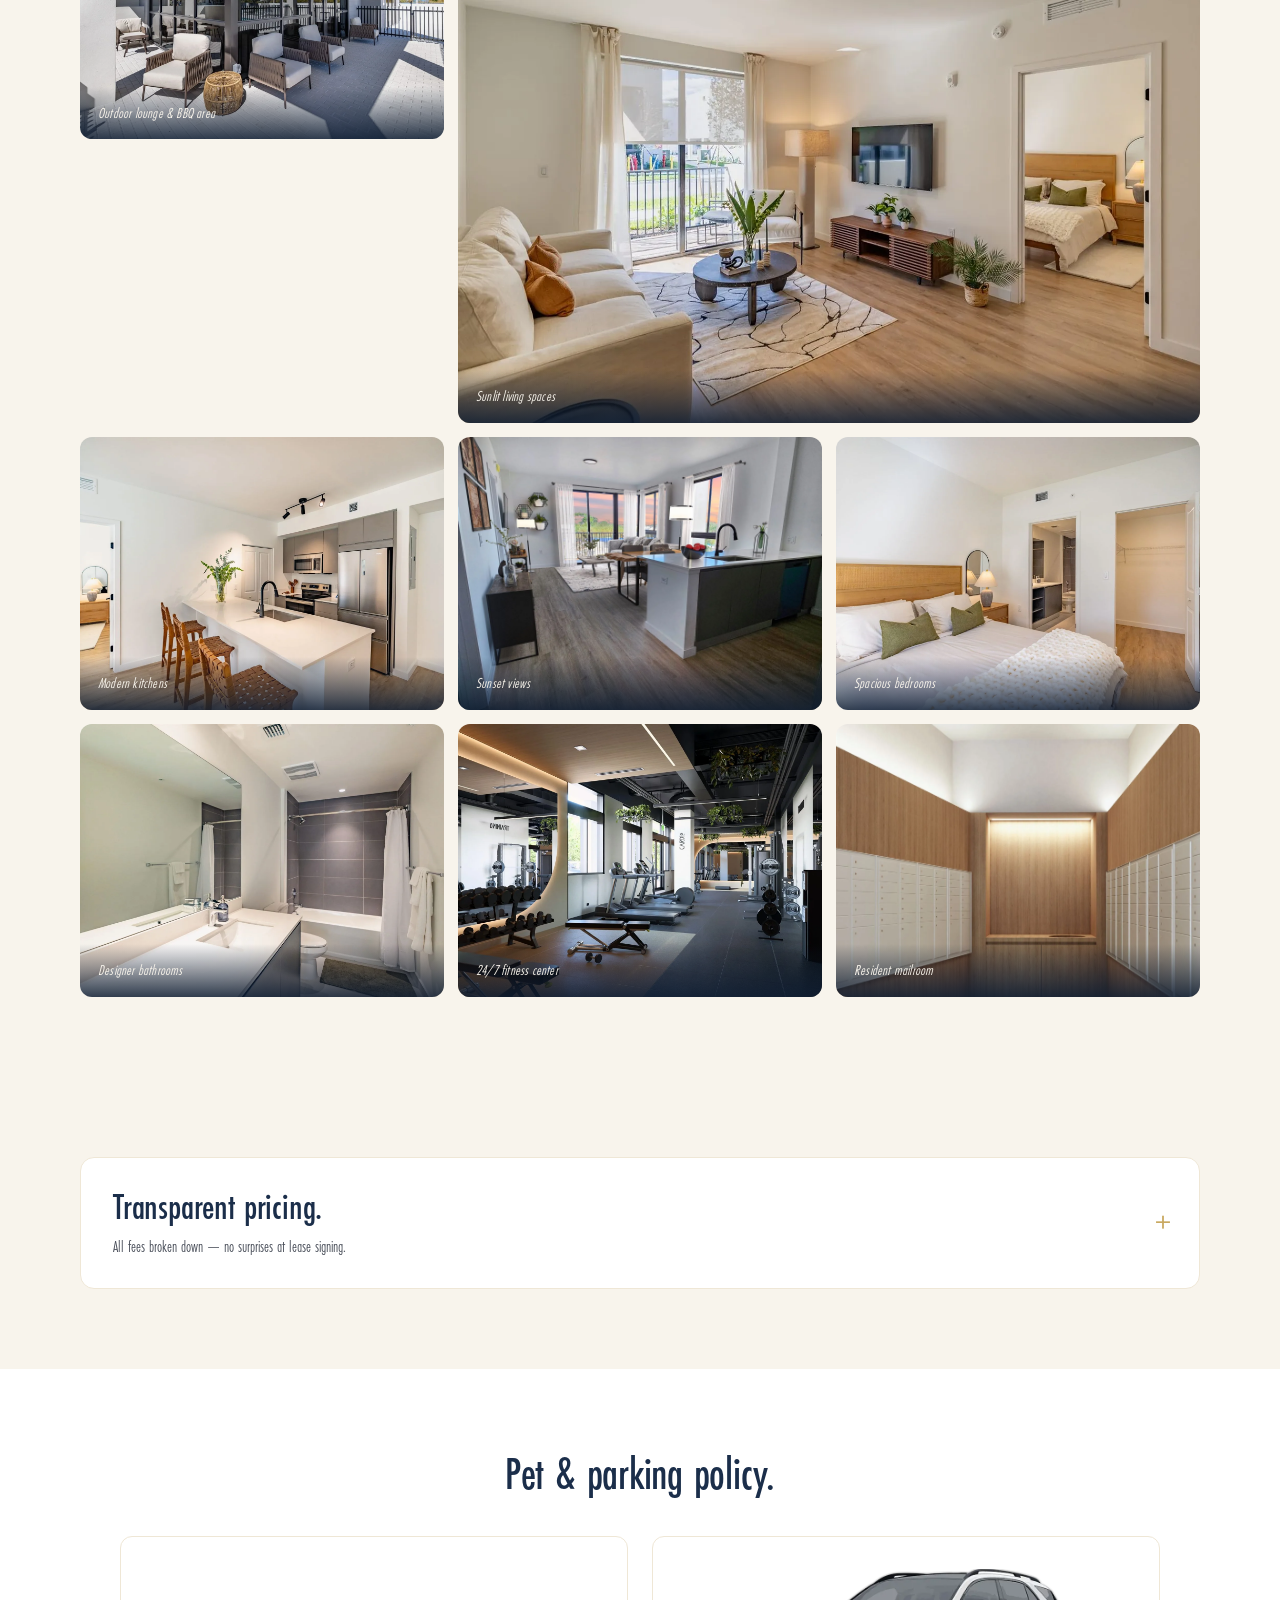
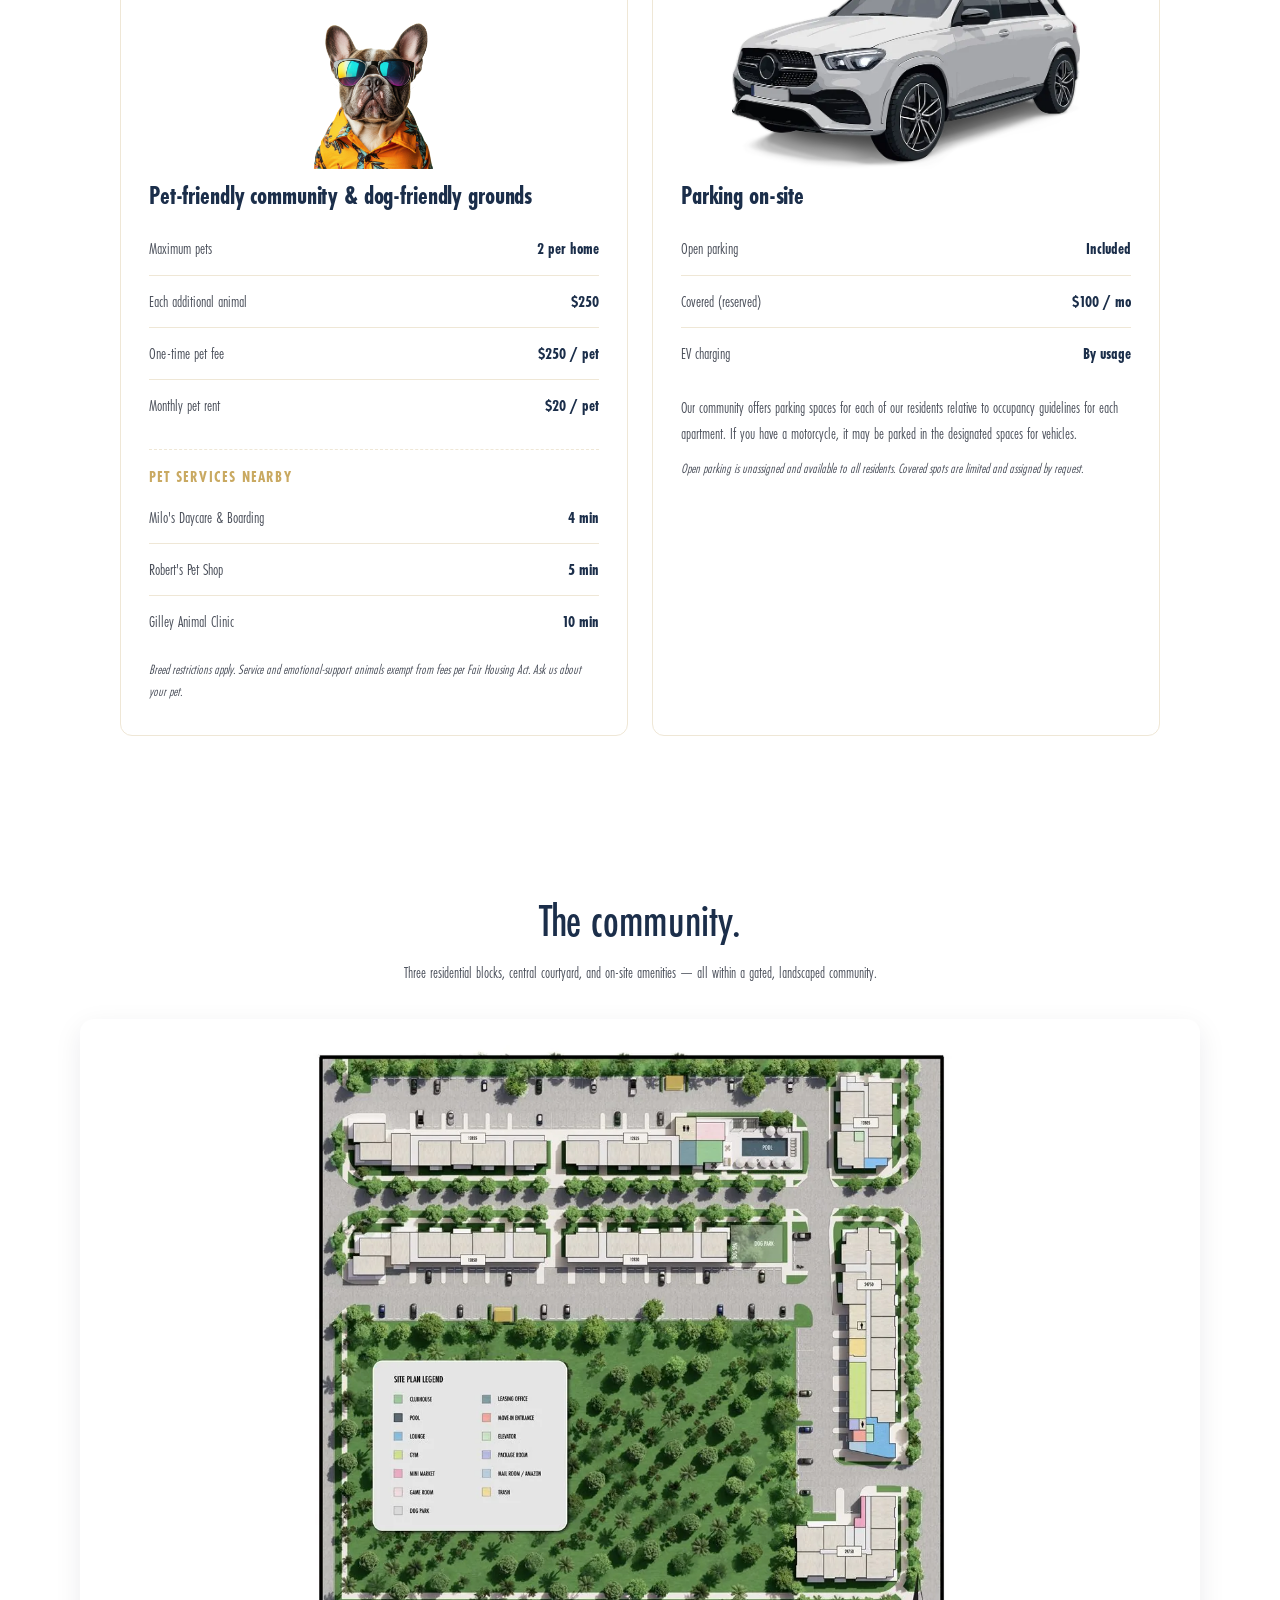
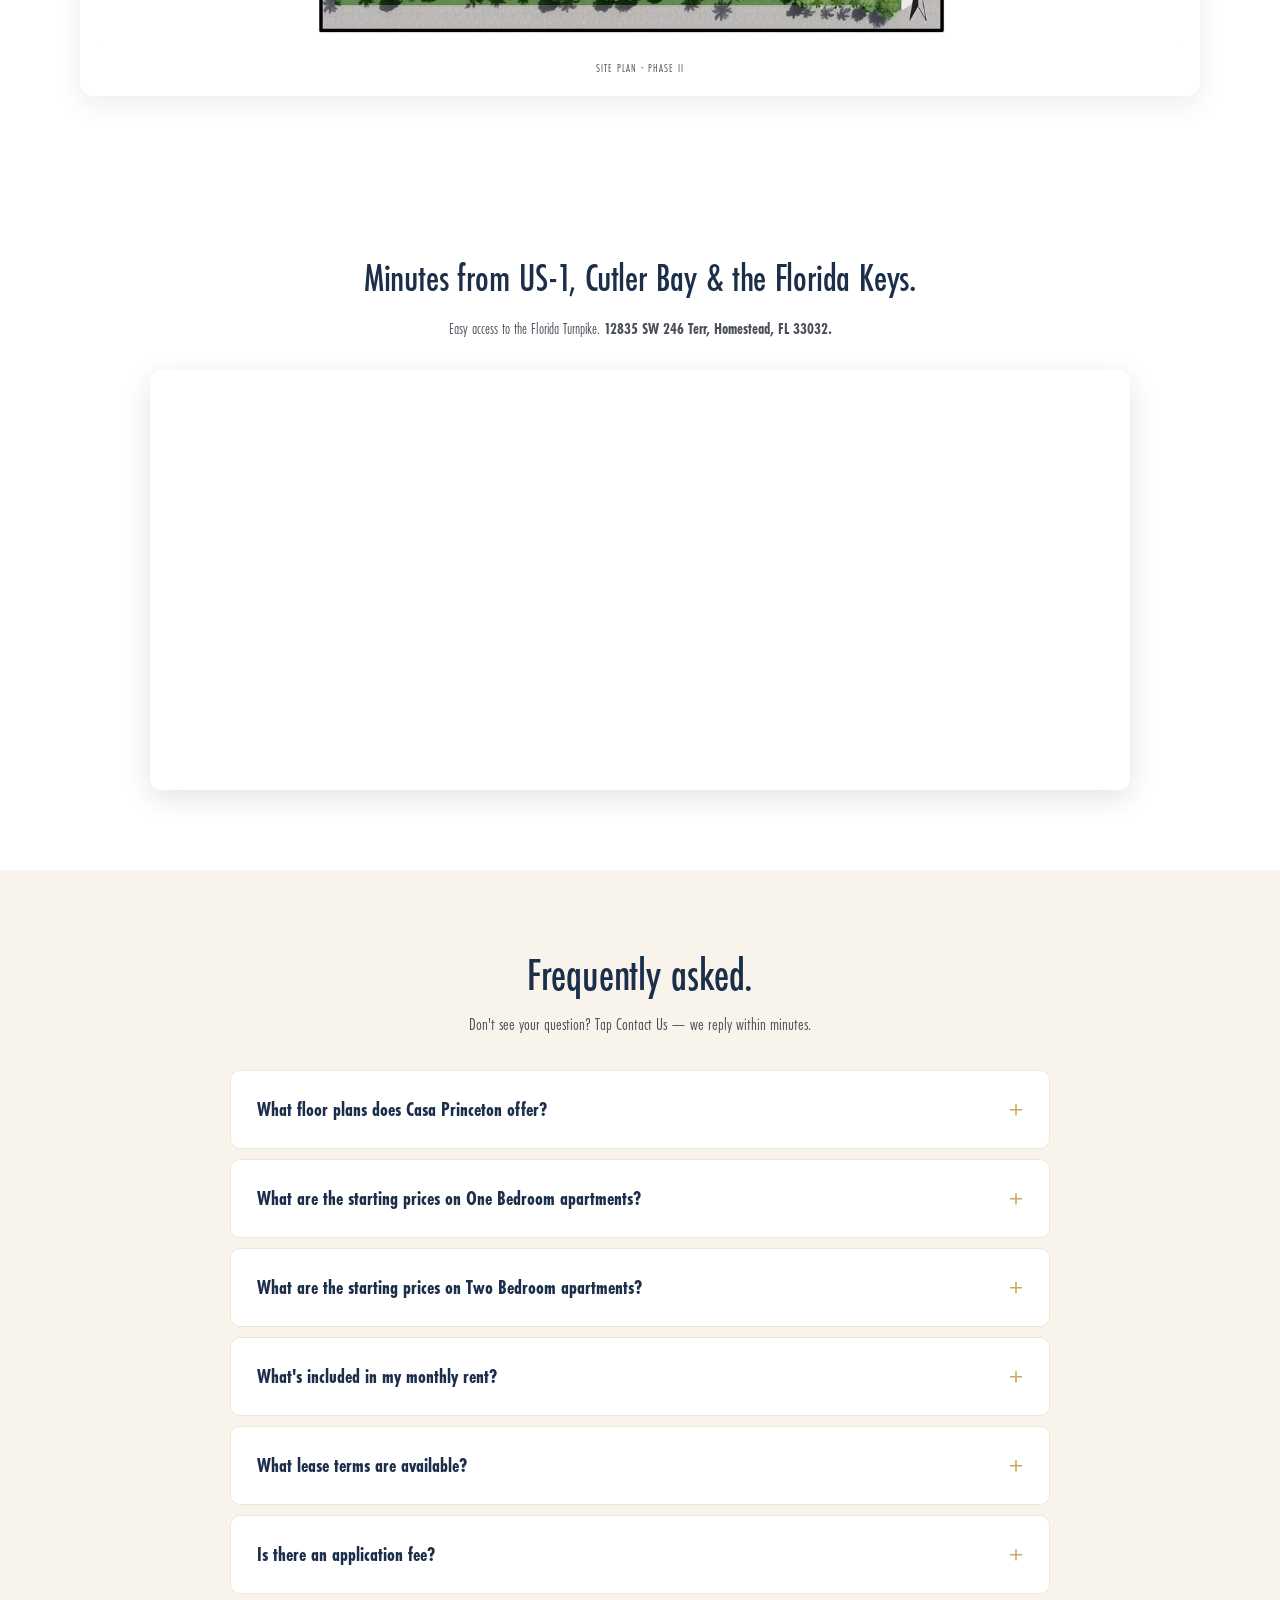
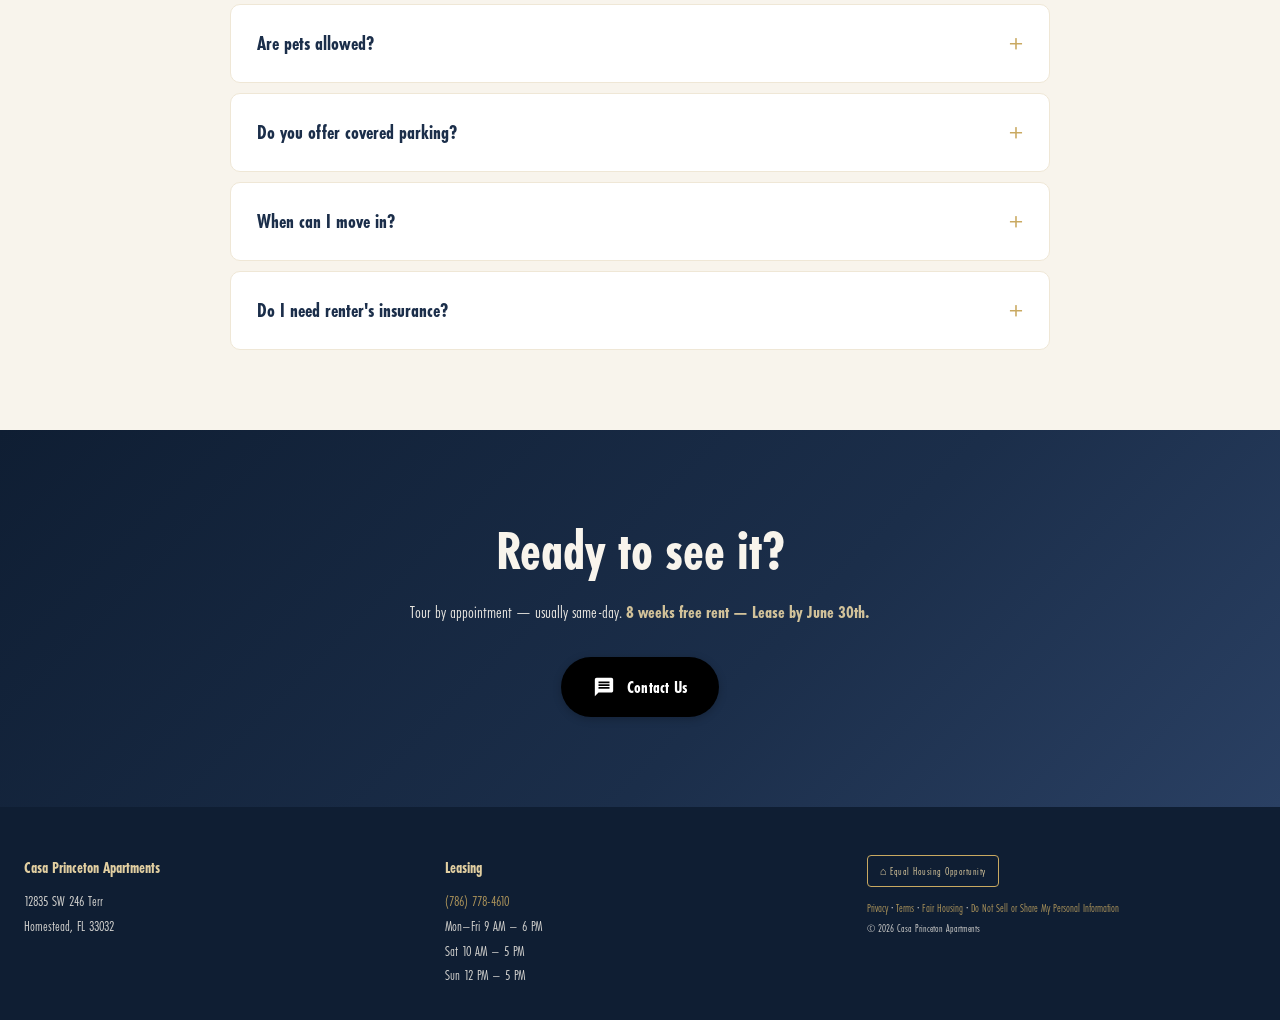
==== commit a82653b0: "chore: extend lease promotion deadline from May 31st to June 30th Update copy across all surfaces so" ====
--- a/index.html
+++ b/index.html
@@ -6,7 +6,7 @@
 <meta name="theme-color" content="#1B2E4A" />
 
 <title>Casa Princeton — New Apartments in Princeton, FL · 8 Weeks Free Rent</title>
-<meta name="description" content="Brand-new 1 & 2-bedroom apartments in Princeton, FL. From $1,945/mo — 1 GB internet, trash & water included. 8 weeks free rent — lease by May 31st." />
+<meta name="description" content="Brand-new 1 & 2-bedroom apartments in Princeton, FL. From $1,945/mo — 1 GB internet, trash & water included. 8 weeks free rent — lease by June 30th." />
 <meta name="keywords" content="apartments Princeton FL, new apartments Homestead FL, 33032 apartments, 1 bedroom Princeton FL, 2 bedroom Princeton FL, apartments for rent South Miami-Dade, Casa Princeton" />
 <meta name="robots" content="index, follow, max-snippet:-1, max-image-preview:large" />
 <link rel="canonical" href="https://www.casaprincetonflorida.com/" />
@@ -18,7 +18,7 @@
 <meta property="og:type" content="website" />
 <meta property="og:url" content="https://www.casaprincetonflorida.com/" />
 <meta property="og:title" content="Casa Princeton — New Apartments · 8 Weeks Free Rent" />
-<meta property="og:description" content="1 & 2-bedroom homes from $1,945/mo in Princeton, FL — 1 GB internet, trash & water included. 8 weeks free rent — lease by May 31st." />
+<meta property="og:description" content="1 & 2-bedroom homes from $1,945/mo in Princeton, FL — 1 GB internet, trash & water included. 8 weeks free rent — lease by June 30th." />
 <meta property="og:image" content="https://www.casaprincetonflorida.com/assets/img/og/og-default.png" />
 <meta property="og:image:width" content="1200" />
 <meta property="og:image:height" content="630" />
@@ -28,7 +28,7 @@
 
 <meta name="twitter:card" content="summary_large_image" />
 <meta name="twitter:title" content="Casa Princeton — New Apartments · 8 Weeks Free Rent" />
-<meta name="twitter:description" content="1 & 2-BR from $1,945/mo — internet, trash & water included. 8 weeks free rent — lease by May 31st." />
+<meta name="twitter:description" content="1 & 2-BR from $1,945/mo — internet, trash & water included. 8 weeks free rent — lease by June 30th." />
 <meta name="twitter:image" content="https://www.casaprincetonflorida.com/assets/img/og/og-default.png" />
 
 <link rel="icon" type="image/svg+xml" href="favicon.svg" />
@@ -117,7 +117,7 @@
     { "@type": "Question", "name": "What are the starting prices on One Bedroom apartments?", "acceptedAnswer": { "@type": "Answer", "text": "One Bedroom starts at $1,945/month on a 12-month lease, with floor plans from 554 to 739 sqft. Price includes 1 GB high-speed internet, trash and water fee." } },
     { "@type": "Question", "name": "What are the starting prices on Two Bedroom apartments?", "acceptedAnswer": { "@type": "Answer", "text": "Two Bedroom starts at $2,225/month on a 12-month lease, with floor plans from 798 to 965 sqft. Price includes 1 GB high-speed internet, trash and water fee." } },
     { "@type": "Question", "name": "What is included in my monthly rent?", "acceptedAnswer": { "@type": "Answer", "text": "Base rent covers your home. Trash service ($20), water and sewer ($55-$85), and 1 GB fiber internet ($60) are billed monthly in addition. Pet rent applies if you have pets." } },
-    { "@type": "Question", "name": "What lease terms are available?", "acceptedAnswer": { "@type": "Answer", "text": "12-month leases qualify for our current 8 weeks free rent promotion (lease by May 31st). Other lease terms may be available." } },
+    { "@type": "Question", "name": "What lease terms are available?", "acceptedAnswer": { "@type": "Answer", "text": "12-month leases qualify for our current 8 weeks free rent promotion (lease by June 30th). Other lease terms may be available." } },
     { "@type": "Question", "name": "Is there an application fee?", "acceptedAnswer": { "@type": "Answer", "text": "$49 per applicant covers credit, background, and identity verification, plus a $275 administrative fee per household." } },
     { "@type": "Question", "name": "Are pets allowed?", "acceptedAnswer": { "@type": "Answer", "text": "Yes — up to 2 pets per home. $250 one-time fee plus $20/mo per pet. Breed restrictions apply. Service and emotional-support animals are exempt from fees." } },
     { "@type": "Question", "name": "Do you offer covered parking?", "acceptedAnswer": { "@type": "Answer", "text": "Open parking is included for all residents. Reserved covered spots are $100/mo (limited availability). EV charging stations are available on-site, billed by usage." } },
@@ -136,11 +136,11 @@
 <a href="#hero" class="skip-link">Skip to main content</a>
 
 <!-- ════════ Sticky top: banner + header (wrapped to keep both pinned together on mobile) ════════ -->
-<!-- TODO[CLIENT]: Update bundle copy in banner + final CTA + meta descriptions if promotion changes. Current: 8 weeks free rent, deadline May 31st. -->
+<!-- TODO[CLIENT]: Update bundle copy in banner + final CTA + meta descriptions if promotion changes. Current: 8 weeks free rent, deadline June 30th. -->
 <div class="sticky-top">
   <div class="concession-banner" id="concessionBanner" role="alert">
     <span class="concession-banner__icon" aria-hidden="true">★</span>
-    <span class="concession-banner__text"><strong>8 weeks free rent</strong> — Lease by May 31st</span>
+    <span class="concession-banner__text"><strong>8 weeks free rent</strong> — Lease by June 30th</span>
     <button class="concession-banner__close" id="concessionClose" type="button" aria-label="Close offer banner">×</button>
   </div>
 
@@ -209,7 +209,7 @@
         <span class="hero__price-value">$2,225<small>/mo</small></span>
       </a>
     </div>
-    <p class="hero__sub">8 weeks free rent — Lease by May 31st. <a href="sms:+17867784610?body=Hi%2C%20I%27d%20like%20to%20book%20a%20tour%20at%20Casa%20Princeton" class="hero__sub-link" data-wa-source="hero-sub-tour">Book a Tour</a></p>
+    <p class="hero__sub">8 weeks free rent — Lease by June 30th. <a href="sms:+17867784610?body=Hi%2C%20I%27d%20like%20to%20book%20a%20tour%20at%20Casa%20Princeton" class="hero__sub-link" data-wa-source="hero-sub-tour">Book a Tour</a></p>
     <a href="sms:+17867784610?body=Hi%2C%20I%27m%20interested%20in%20Casa%20Princeton" class="btn btn--contact btn--lg" data-wa-source="hero">
       <svg viewBox="0 0 24 24" fill="currentColor" aria-hidden="true" class="icon-chat"><path d="M20 2H4c-1.1 0-2 .9-2 2v18l4-4h14c1.1 0 2-.9 2-2V4c0-1.1-.9-2-2-2zm-2 12H6v-2h12v2zm0-3H6V9h12v2zm0-3H6V6h12v2z"/></svg>
       <span>Contact Us</span>
@@ -649,7 +649,7 @@
 
       <details class="faq">
         <summary>What lease terms are available?</summary>
-        <p>12-month leases qualify for our current <strong>8 weeks free rent</strong> promotion (lease by May 31st). Other lease terms may be available — ask our leasing team.</p>
+        <p>12-month leases qualify for our current <strong>8 weeks free rent</strong> promotion (lease by June 30th). Other lease terms may be available — ask our leasing team.</p>
       </details>
 
       <details class="faq">
@@ -684,7 +684,7 @@
 <section class="final-cta">
   <div class="final-cta__inner">
     <h2>Ready to see it?</h2>
-    <p>Tour by appointment — usually same-day. <strong>8 weeks free rent — Lease by May 31st.</strong></p>
+    <p>Tour by appointment — usually same-day. <strong>8 weeks free rent — Lease by June 30th.</strong></p>
     <a href="sms:+17867784610?body=Hi%2C%20I%27d%20like%20to%20schedule%20a%20tour%20at%20Casa%20Princeton" class="btn btn--contact btn--lg" data-wa-source="final-cta">
       <svg viewBox="0 0 24 24" fill="currentColor" aria-hidden="true" class="icon-chat"><path d="M20 2H4c-1.1 0-2 .9-2 2v18l4-4h14c1.1 0 2-.9 2-2V4c0-1.1-.9-2-2-2zm-2 12H6v-2h12v2zm0-3H6V9h12v2zm0-3H6V6h12v2z"/></svg>
       <span>Contact Us</span>
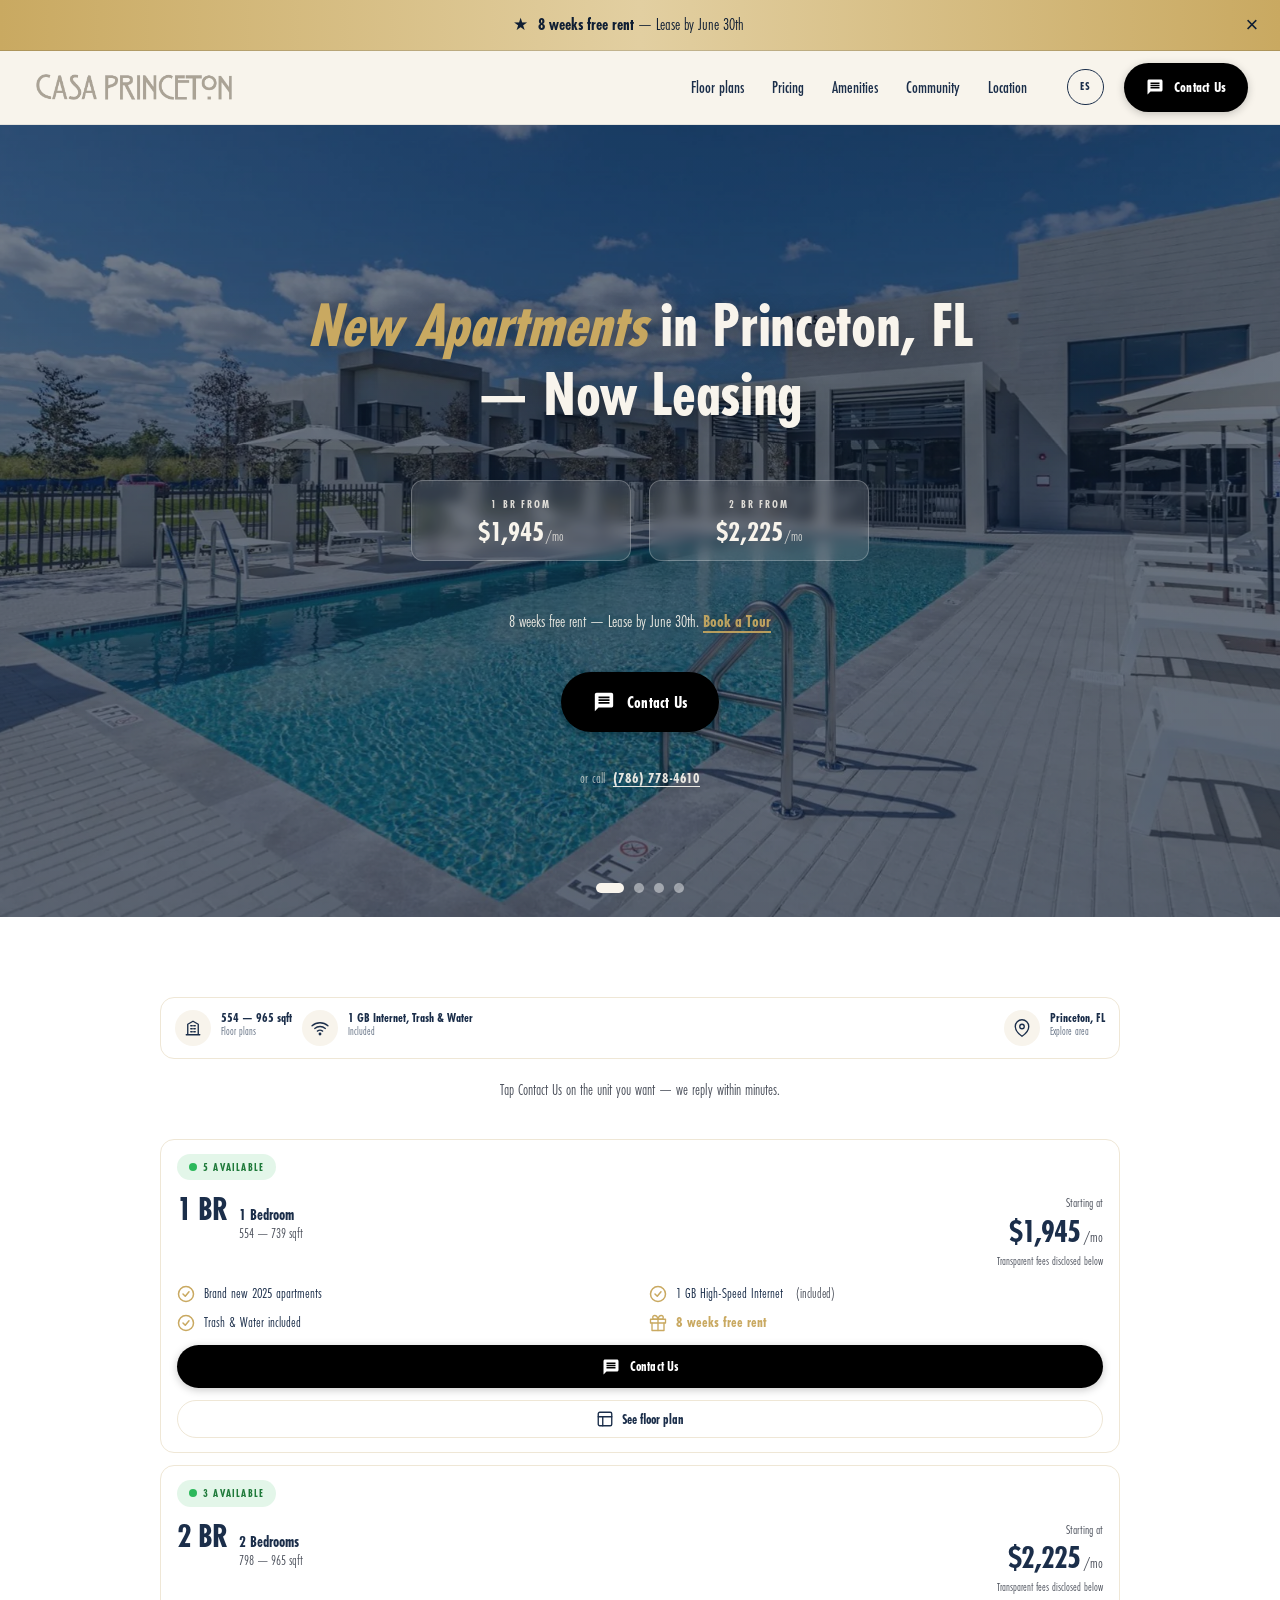
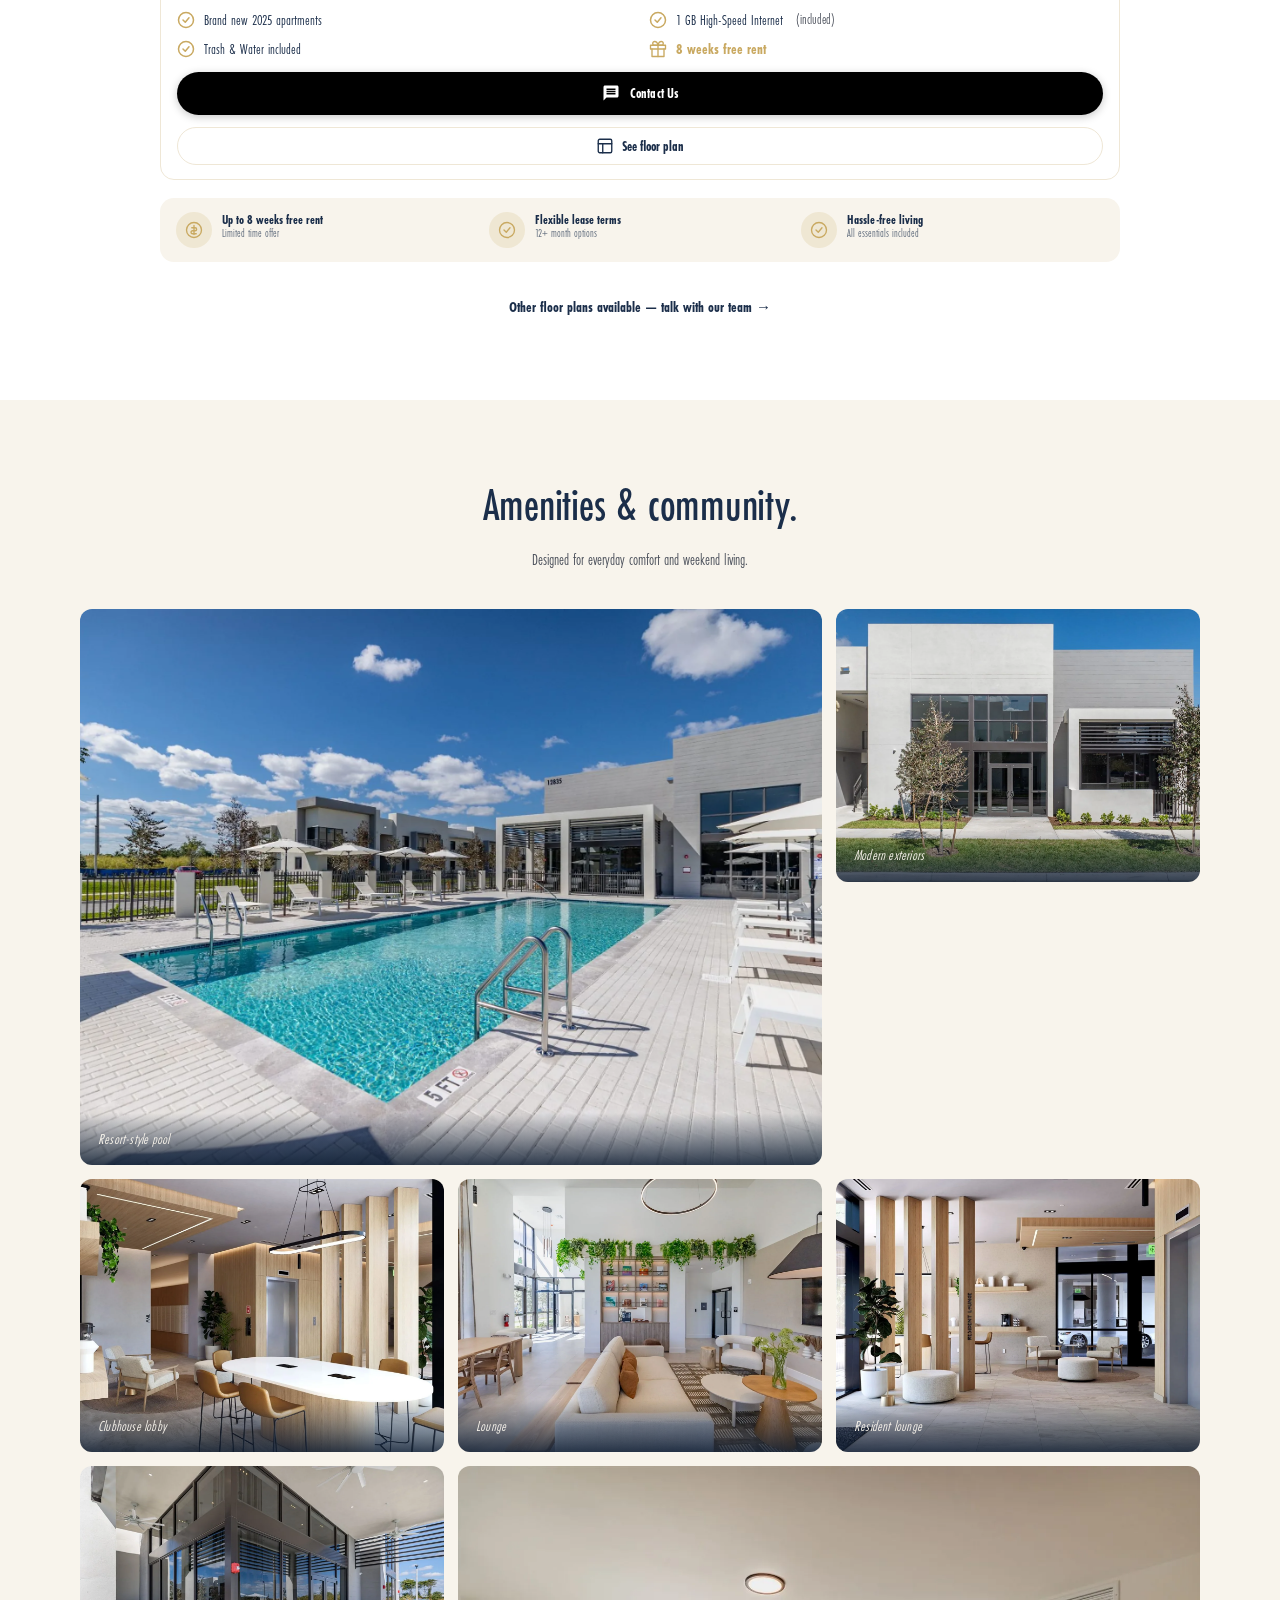
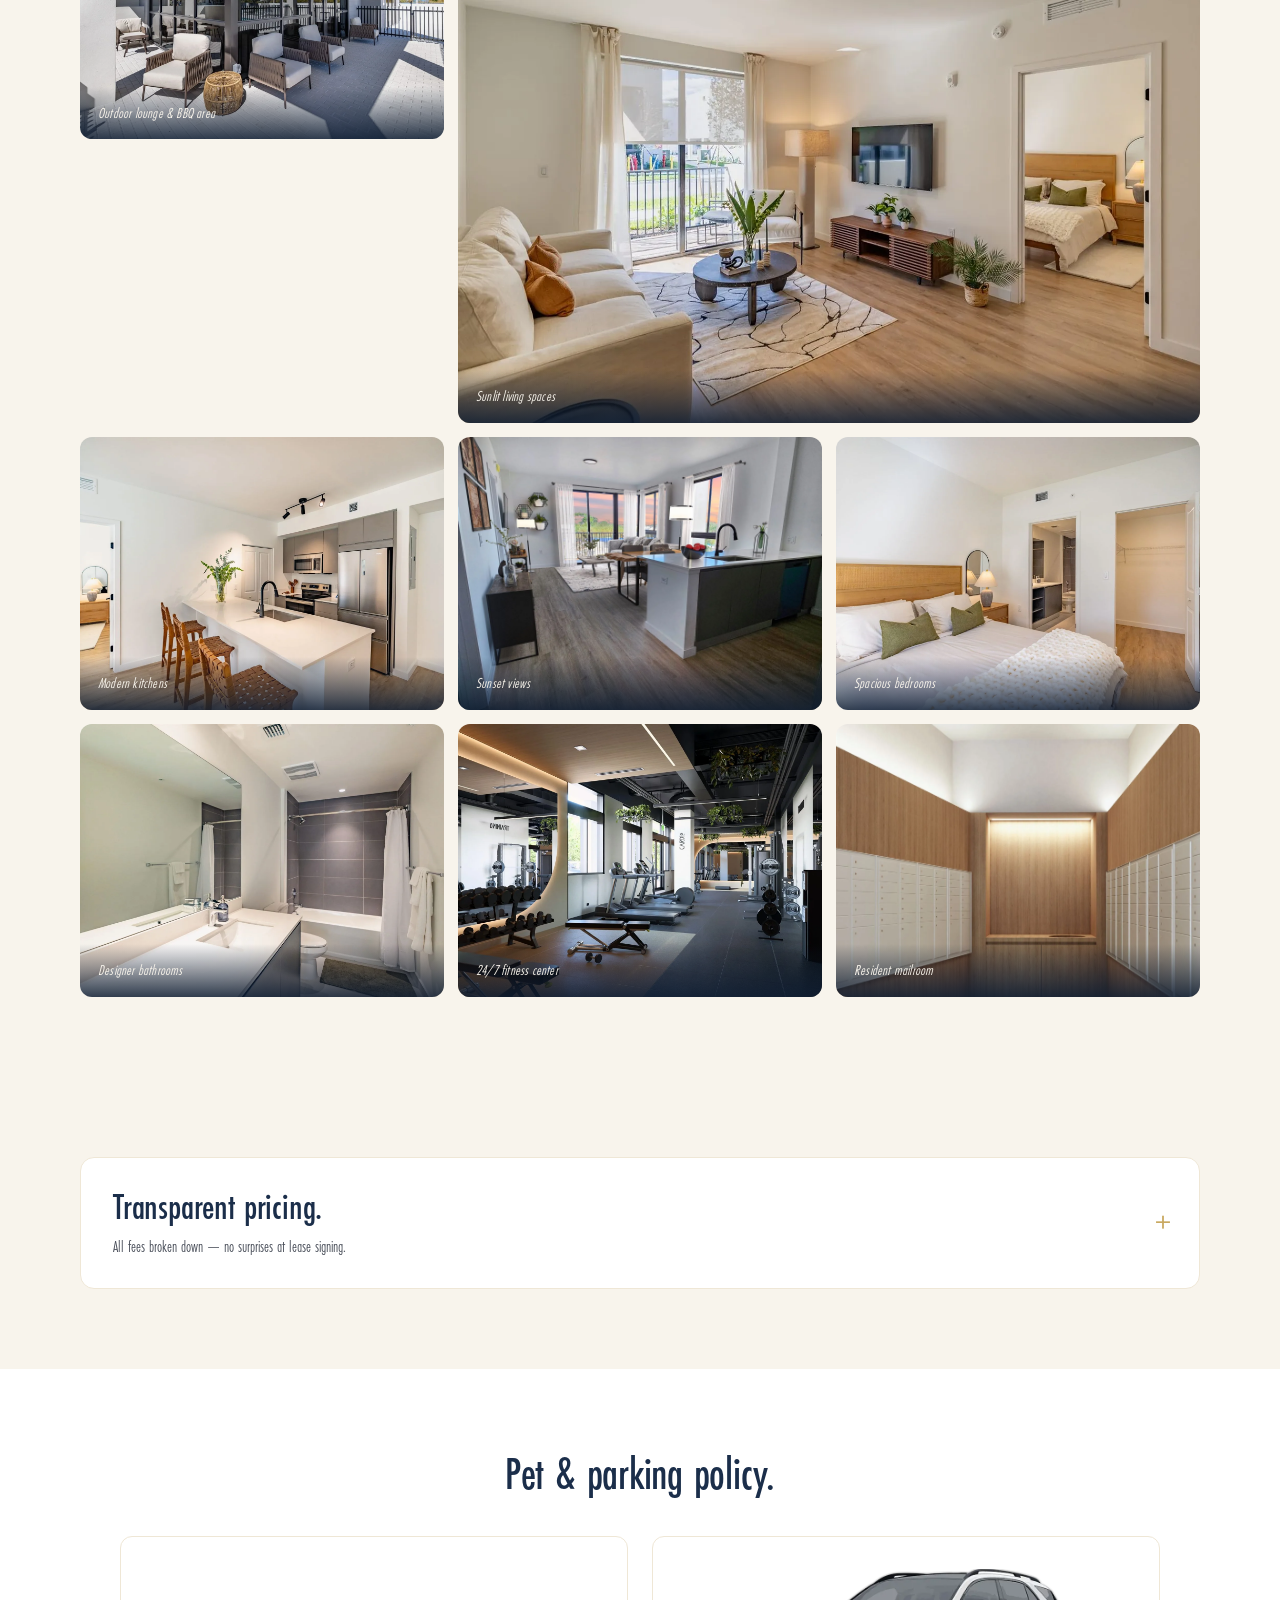
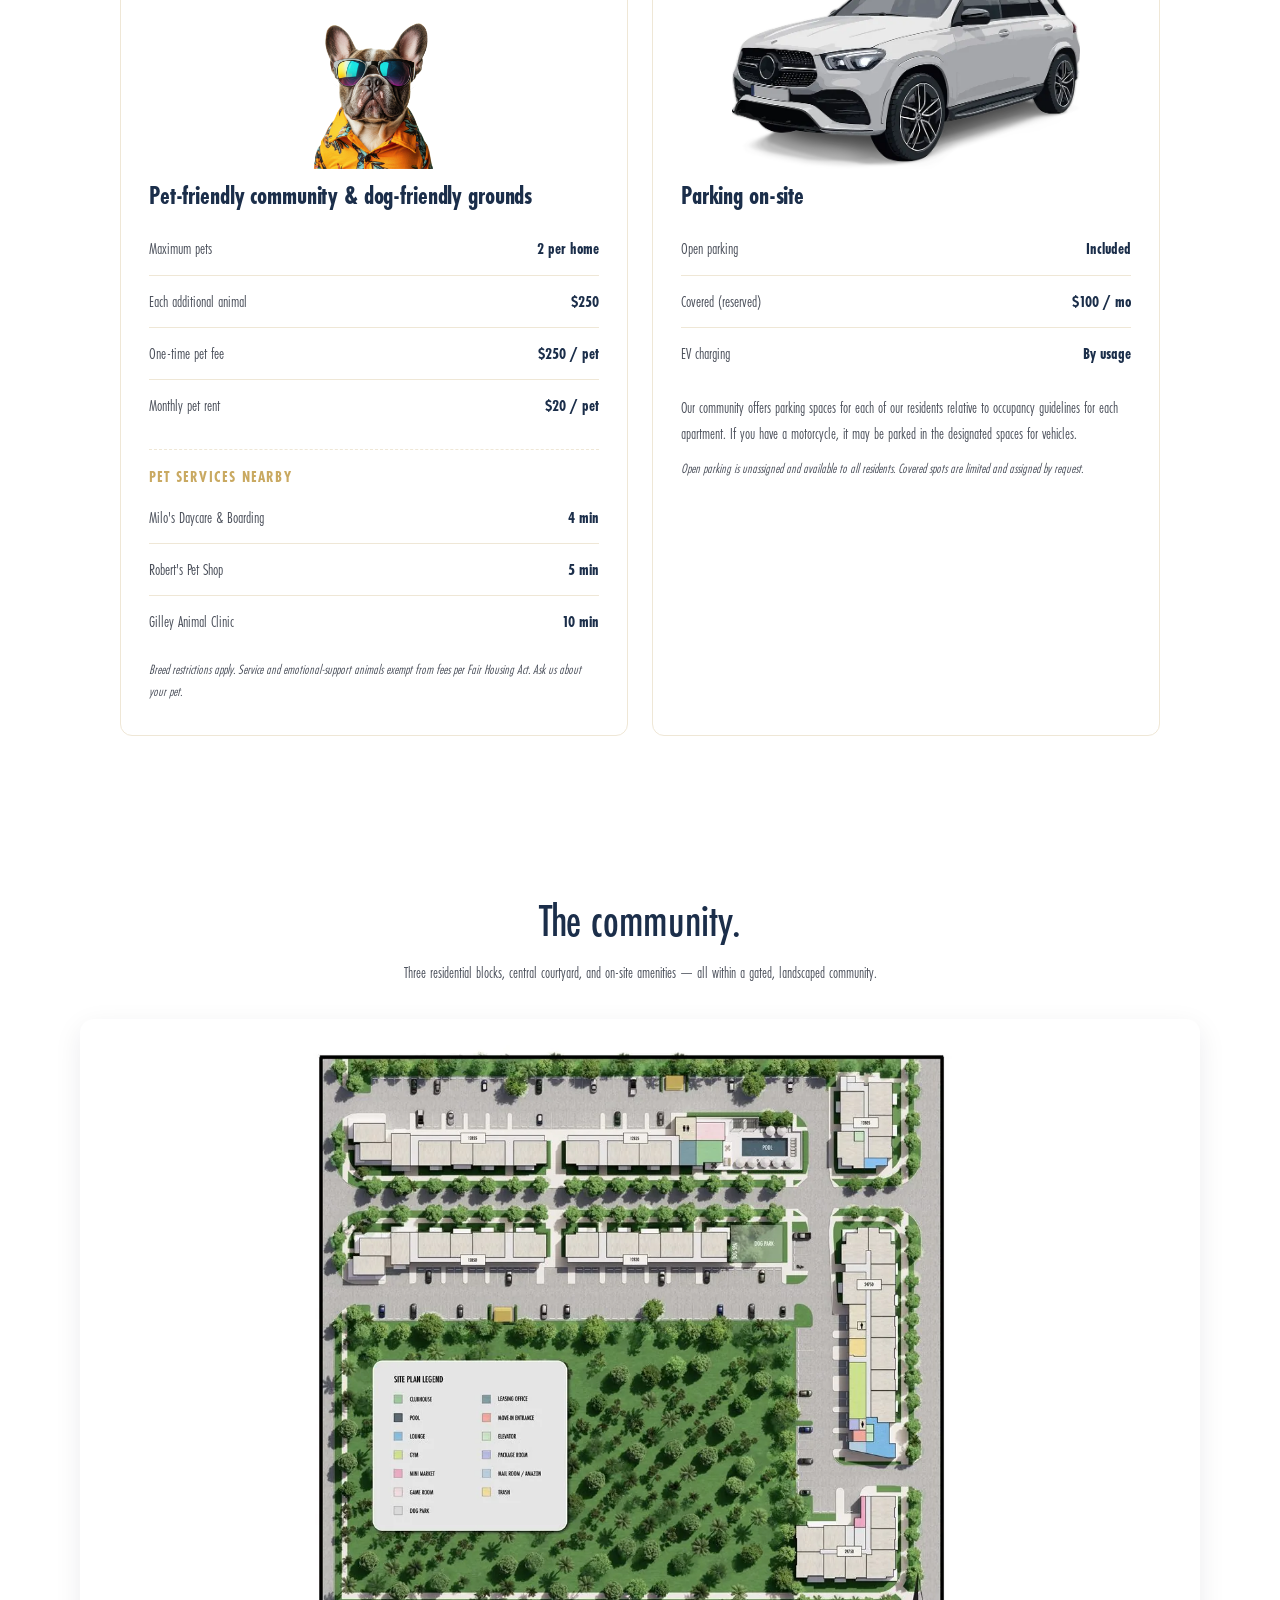
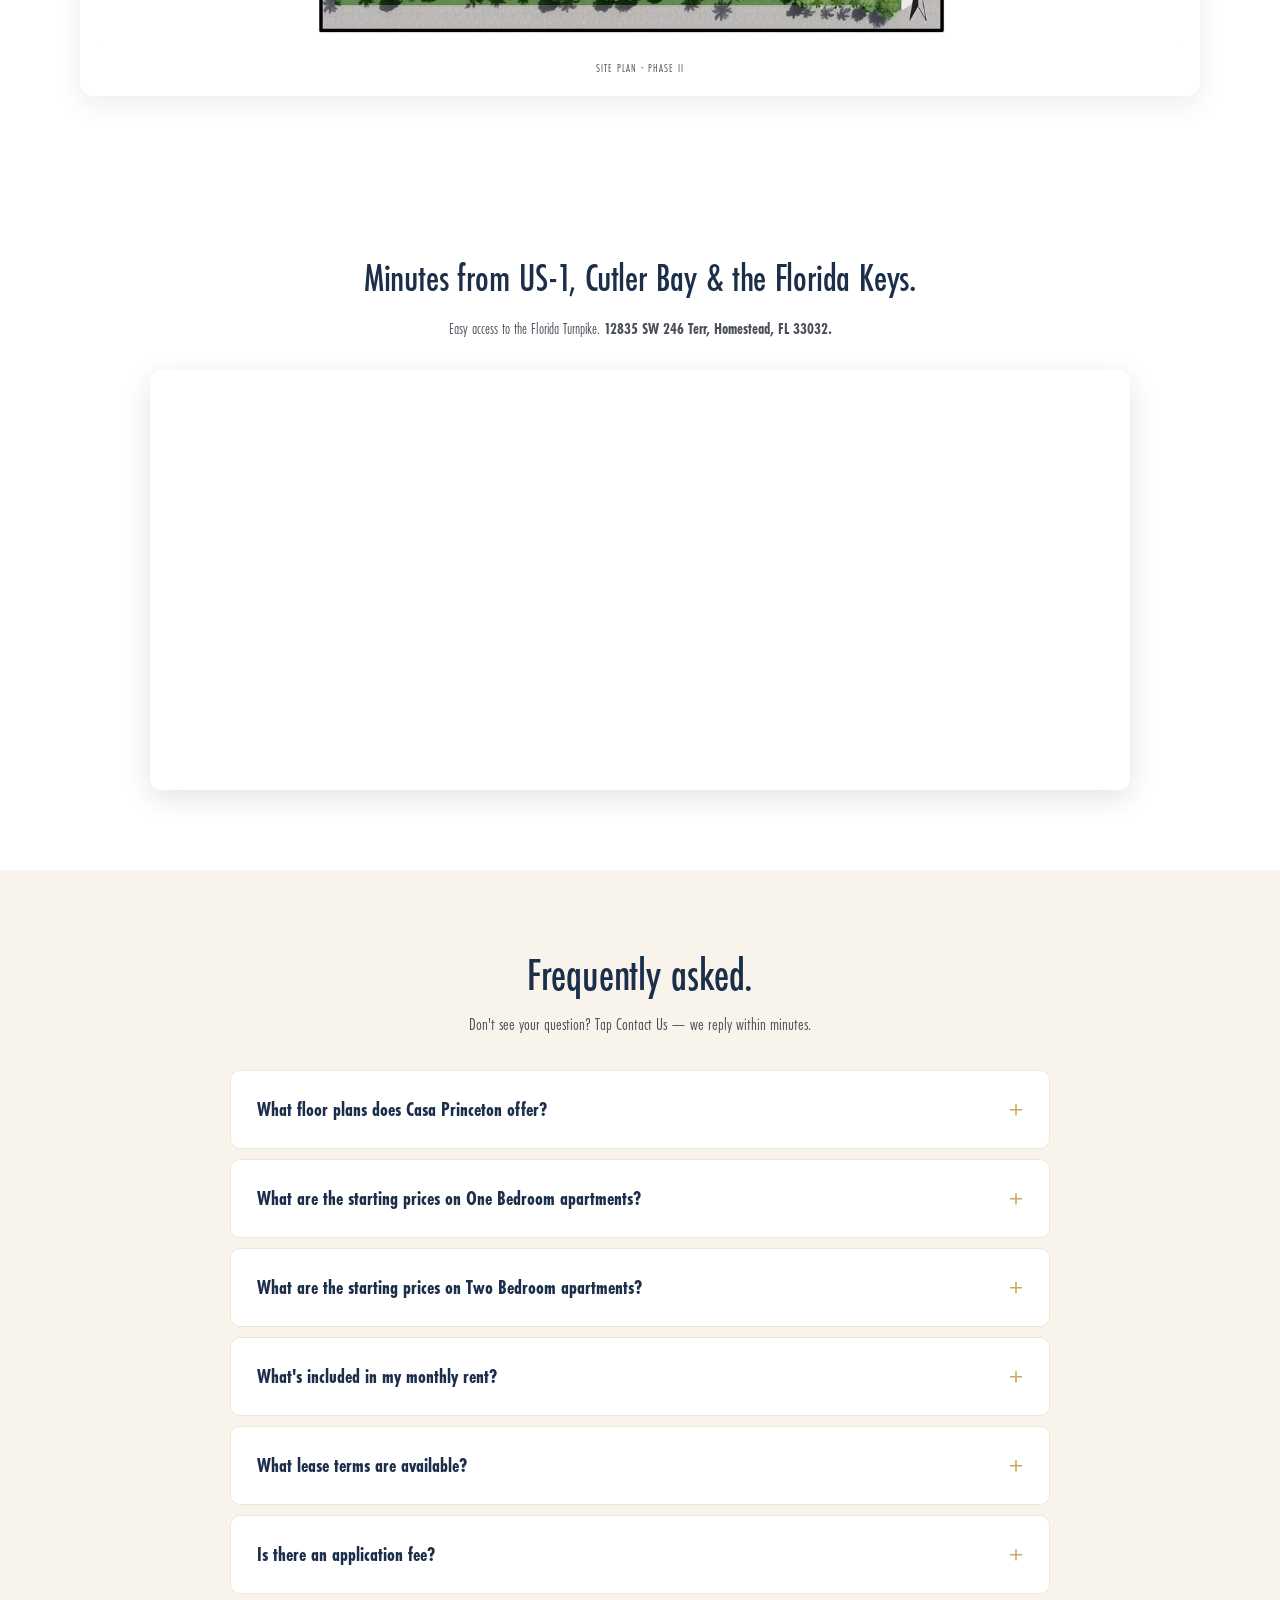
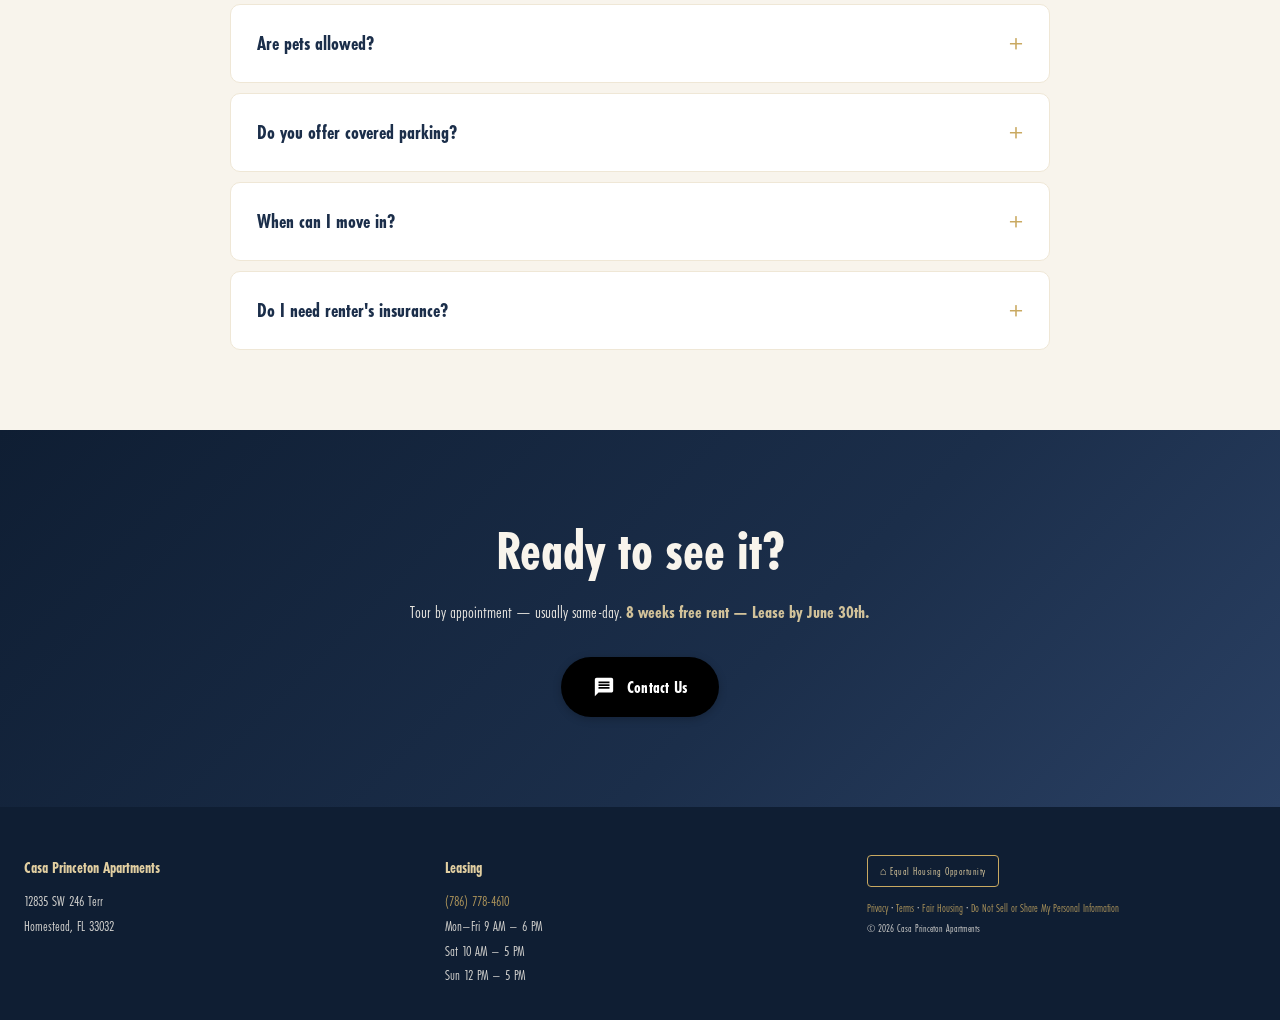
==== commit cdfb48a5: "feat(i18n): proper hreflang + dedicated /es/ page (fixes audit T3) The site previously had a JS-only" ====
--- a/index.html
+++ b/index.html
@@ -10,6 +10,9 @@
 <meta name="keywords" content="apartments Princeton FL, new apartments Homestead FL, 33032 apartments, 1 bedroom Princeton FL, 2 bedroom Princeton FL, apartments for rent South Miami-Dade, Casa Princeton" />
 <meta name="robots" content="index, follow, max-snippet:-1, max-image-preview:large" />
 <link rel="canonical" href="https://www.casaprincetonflorida.com/" />
+<link rel="alternate" hreflang="en" href="https://www.casaprincetonflorida.com/" />
+<link rel="alternate" hreflang="es" href="https://www.casaprincetonflorida.com/es/" />
+<link rel="alternate" hreflang="x-default" href="https://www.casaprincetonflorida.com/" />
 
 <meta name="geo.region" content="US-FL" />
 <meta name="geo.placename" content="Homestead, Florida" />
@@ -156,7 +159,7 @@
       <a href="#community">Community</a>
       <a href="#location">Location</a>
     </nav>
-    <button class="lang-toggle" id="langToggle" type="button" aria-label="Switch to Spanish">ES</button>
+    <a class="lang-toggle" href="/es/" hreflang="es" aria-label="Cambiar a español">ES</a>
     <a href="sms:+17867784610?body=Hi%2C%20I%27m%20interested%20in%20Casa%20Princeton" class="btn btn--contact" data-wa-source="header">
       <svg viewBox="0 0 24 24" fill="currentColor" aria-hidden="true" class="icon-chat"><path d="M20 2H4c-1.1 0-2 .9-2 2v18l4-4h14c1.1 0 2-.9 2-2V4c0-1.1-.9-2-2-2zm-2 12H6v-2h12v2zm0-3H6V9h12v2zm0-3H6V6h12v2z"/></svg>
       <span>Contact Us</span>
@@ -200,11 +203,11 @@
   <div class="hero-landing__inner">
     <h1><em>New Apartments</em><br class="br--mobile"/> in Princeton, FL<br/>— Now Leasing</h1>
     <div class="hero__prices">
-      <a href="sms:+17867784610?body=Hi%2C%20I%27m%20interested%20in%20a%201BR%20at%20Casa%20Princeton" class="hero__price-chip" data-wa-source="hero-price-1br" aria-label="Text us about the 1 Bedroom from $1,945 per month">
+      <a href="#unit-1br" class="hero__price-chip" data-wa-source="hero-price-1br" aria-label="See 1 Bedroom details — from $1,945 per month">
         <span class="hero__price-label">1 BR from</span>
         <span class="hero__price-value">$1,945<small>/mo</small></span>
       </a>
-      <a href="sms:+17867784610?body=Hi%2C%20I%27m%20interested%20in%20a%202BR%20at%20Casa%20Princeton" class="hero__price-chip" data-wa-source="hero-price-2br" aria-label="Text us about the 2 Bedrooms from $2,225 per month">
+      <a href="#unit-2br" class="hero__price-chip" data-wa-source="hero-price-2br" aria-label="See 2 Bedroom details — from $2,225 per month">
         <span class="hero__price-label">2 BR from</span>
         <span class="hero__price-value">$2,225<small>/mo</small></span>
       </a>
@@ -266,7 +269,7 @@
     <!-- TODO[LEASING]: refresh data-updated + count weekly -->
     <ul class="unit-cards">
 
-      <li class="unit-card">
+      <li class="unit-card" id="unit-1br">
         <div class="unit-card__top">
           <span class="unit-card__avail" data-updated="2026-05-09"><span class="unit-card__avail-dot" aria-hidden="true"></span>5 available</span>
         </div>
@@ -300,7 +303,7 @@
         </button>
       </li>
 
-      <li class="unit-card">
+      <li class="unit-card" id="unit-2br">
         <div class="unit-card__top">
           <span class="unit-card__avail" data-updated="2026-05-09"><span class="unit-card__avail-dot" aria-hidden="true"></span>3 available</span>
         </div>
--- a/styles.css
+++ b/styles.css
@@ -3647,6 +3647,7 @@
   display: grid;
   gap: 12px;
   transition: border-color 0.2s, transform 0.2s, box-shadow 0.2s;
+  scroll-margin-top: 140px;
 }
 .unit-card:hover {
   border-color: var(--sand);
